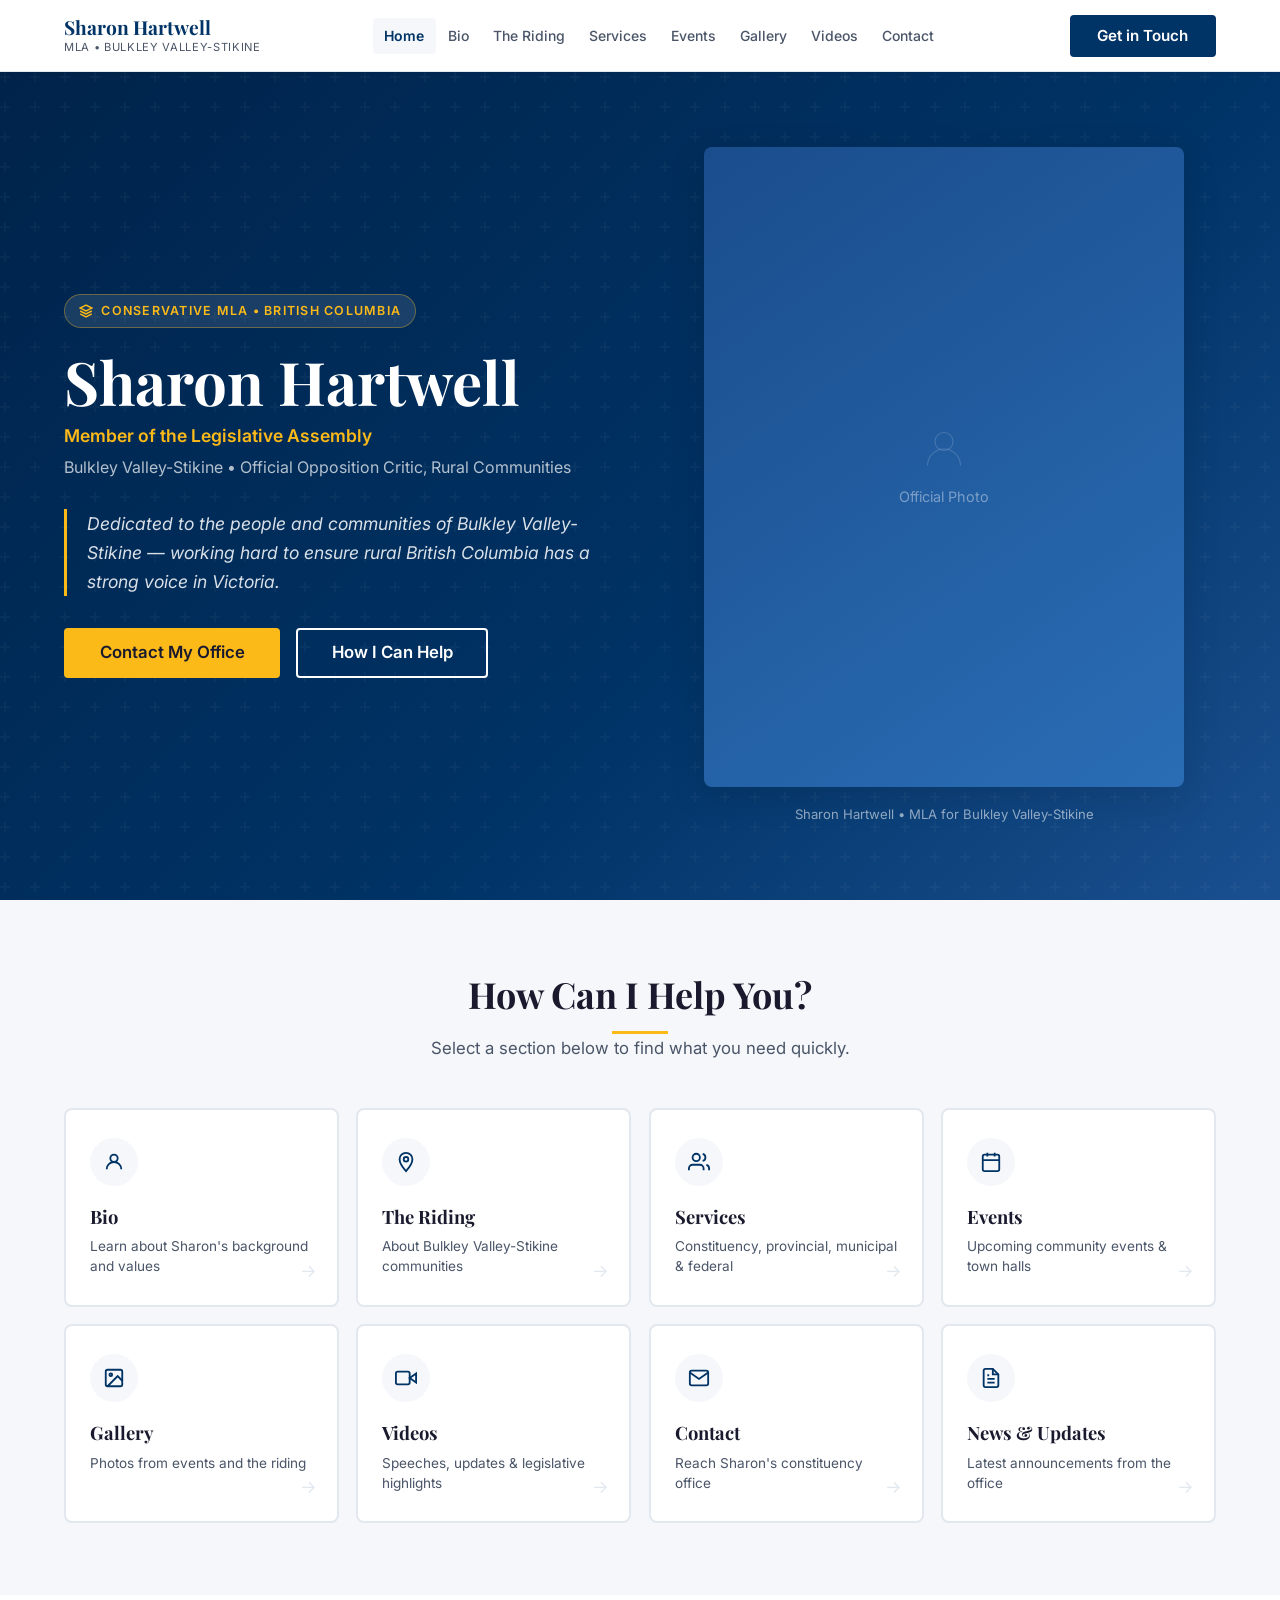
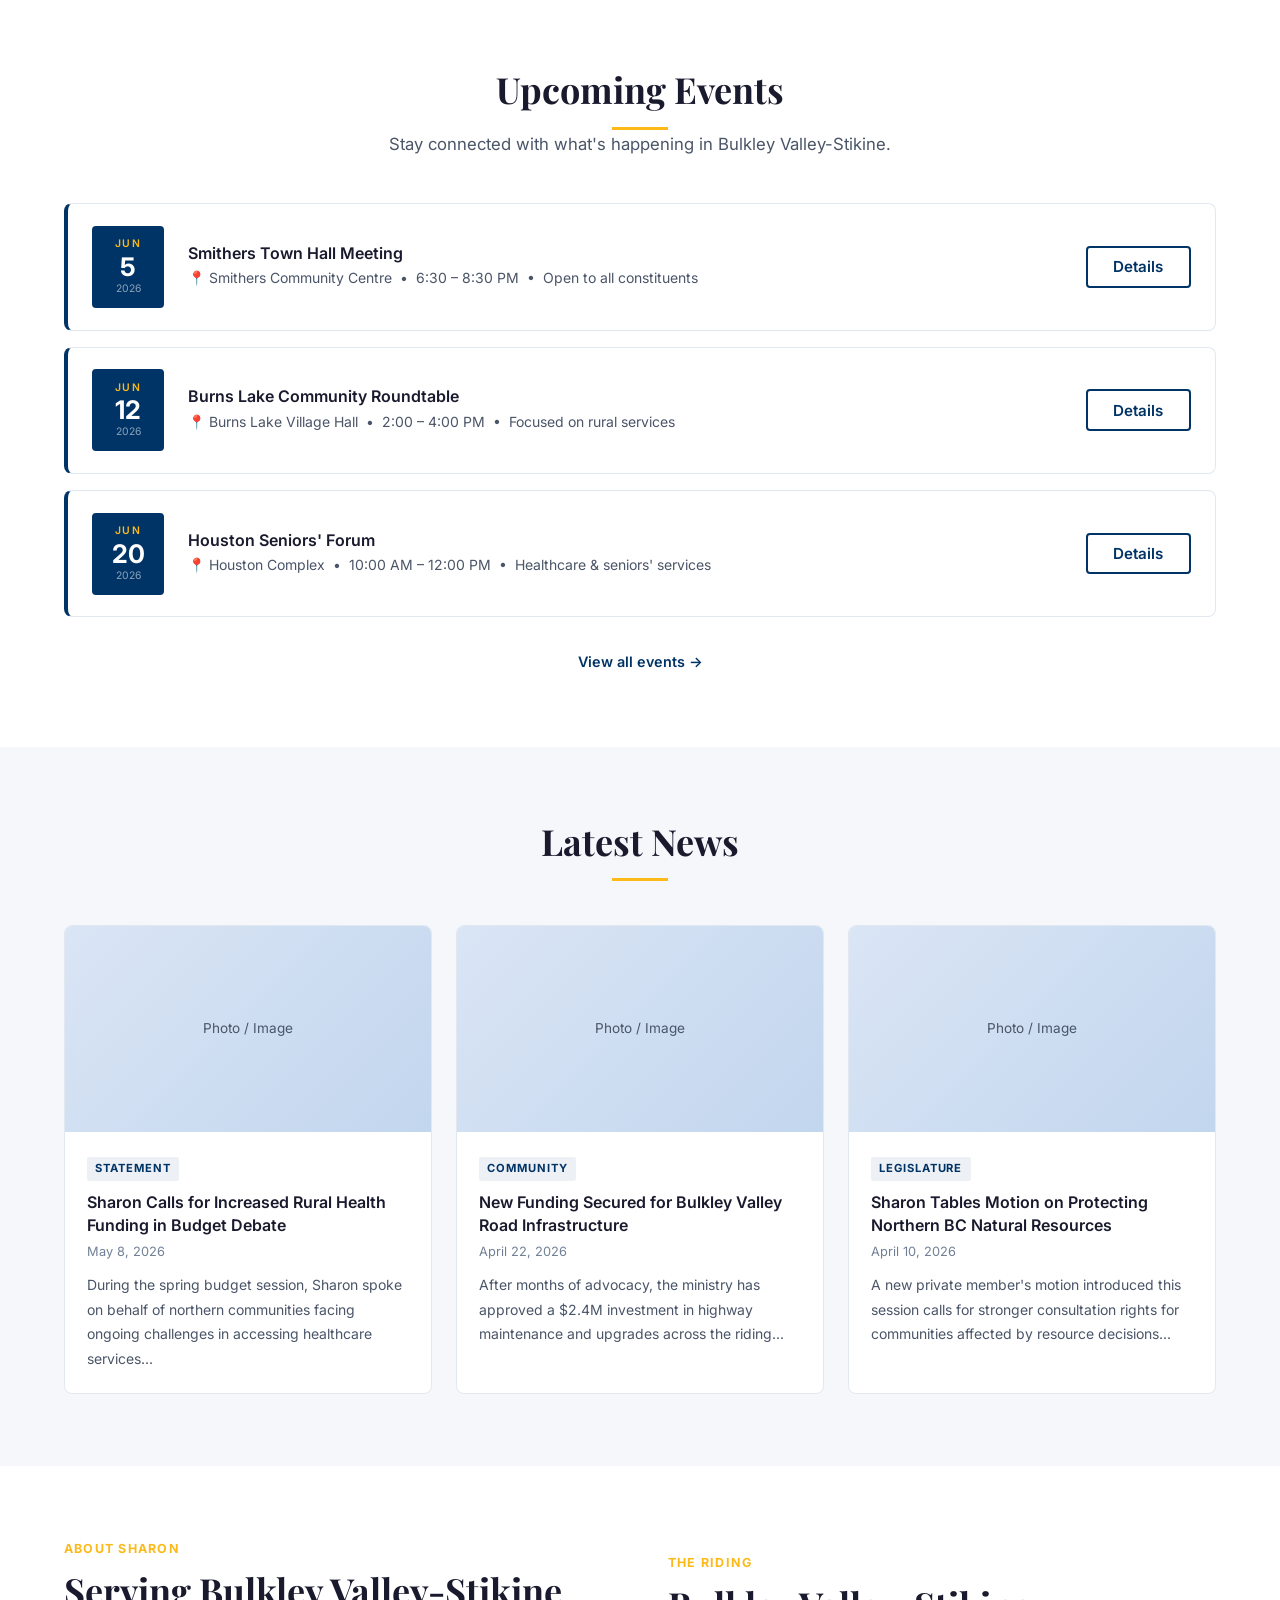
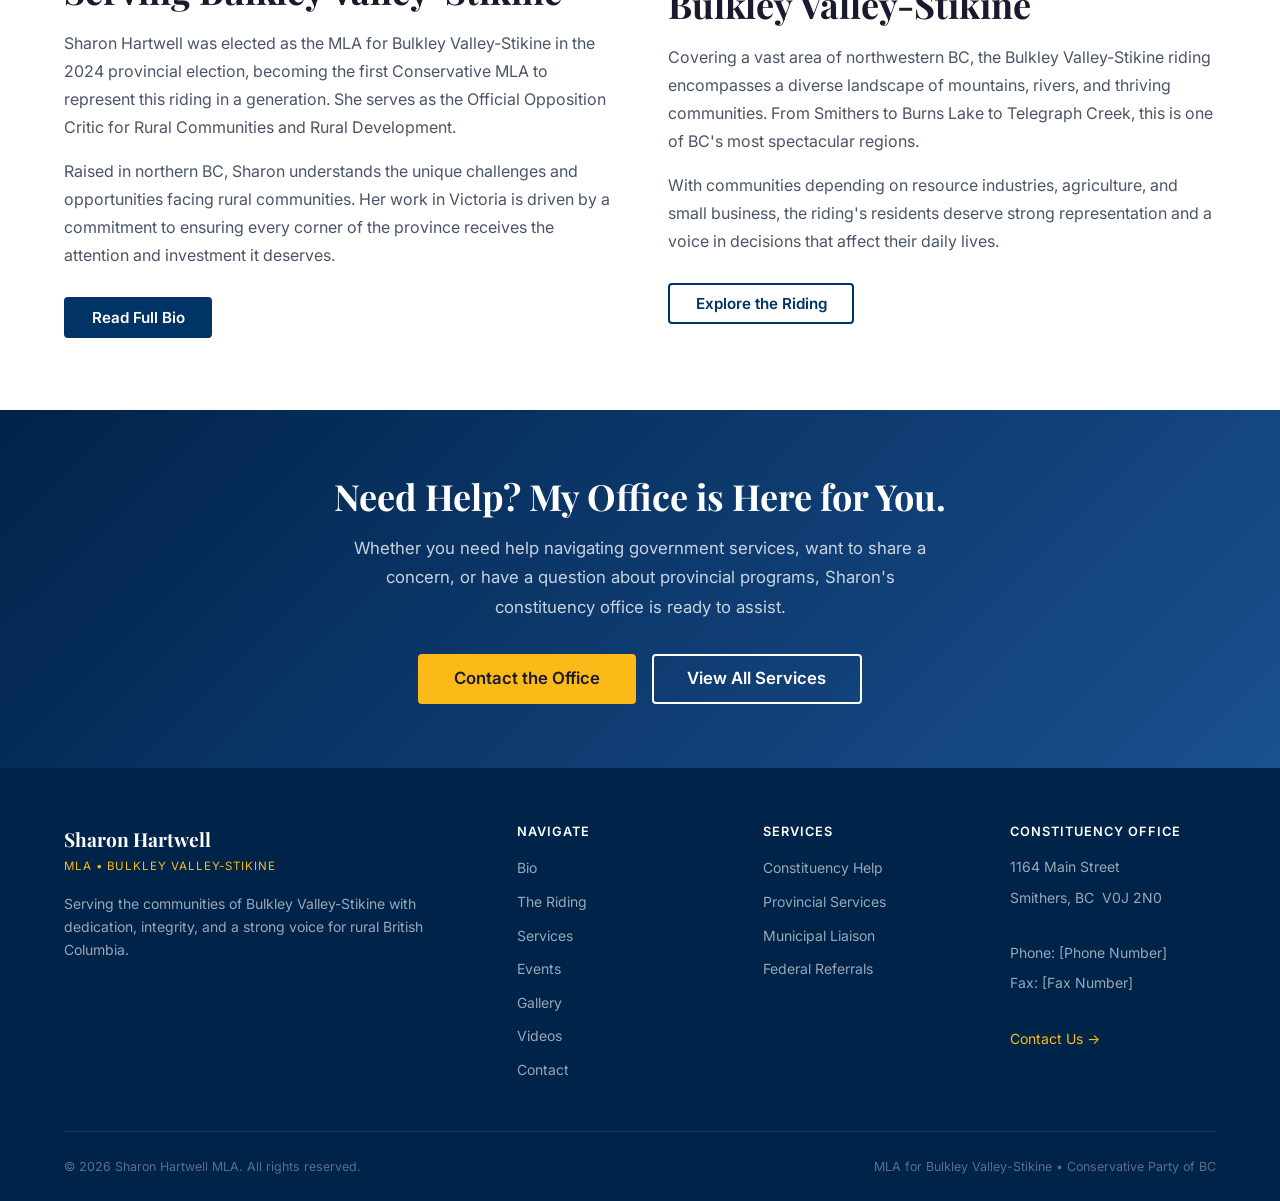
==== index.html @ 9a5af1ee "first commit" ====
<!DOCTYPE html>
<html lang="en">
<head>
  <meta charset="UTF-8" />
  <meta name="viewport" content="width=device-width, initial-scale=1.0" />
  <title>Sharon Hartwell | MLA for Bulkley Valley-Stikine</title>
  <meta name="description" content="Sharon Hartwell is the MLA for Bulkley Valley-Stikine, serving the communities of Smithers, Burns Lake, Houston, Telkwa, and across the region." />
  <link rel="preconnect" href="https://fonts.googleapis.com" />
  <link rel="preconnect" href="https://fonts.gstatic.com" crossorigin />
  <link href="https://fonts.googleapis.com/css2?family=Inter:wght@400;500;600;700&family=Playfair+Display:wght@400;700&display=swap" rel="stylesheet" />
  <link rel="stylesheet" href="css/styles.css" />
</head>
<body>

  <!-- Announcement Bar (optional – remove if not needed) -->
  <!-- <div class="announce-bar">
    Important: Constituency office hours have changed. <a href="contact.html">View new hours &rarr;</a>
    <button class="announce-close" aria-label="Dismiss" style="background:none;border:none;cursor:pointer;margin-left:1rem;font-size:1rem;">&times;</button>
  </div> -->

  <!-- ── Header ────────────────────────────────────────── -->
  <header class="site-header">
    <div class="nav-inner">
      <a href="index.html" class="nav-brand">
        <span class="nav-brand__name">Sharon Hartwell</span>
        <span class="nav-brand__title">MLA &bull; Bulkley Valley-Stikine</span>
      </a>
      <nav class="nav-links" role="navigation" aria-label="Main navigation">
        <a href="index.html" class="active">Home</a>
        <a href="bio.html">Bio</a>
        <a href="riding.html">The Riding</a>
        <a href="services.html">Services</a>
        <a href="events.html">Events</a>
        <a href="gallery.html">Gallery</a>
        <a href="videos.html">Videos</a>
        <a href="contact.html">Contact</a>
      </nav>
      <a href="contact.html" class="btn btn--primary nav-cta">Get in Touch</a>
      <button class="nav-toggle" aria-label="Toggle navigation" aria-expanded="false">
        <span></span><span></span><span></span>
      </button>
    </div>
  </header>
  <nav class="mobile-menu" role="navigation" aria-label="Mobile navigation">
    <a href="index.html">Home</a>
    <a href="bio.html">Bio</a>
    <a href="riding.html">The Riding</a>
    <a href="services.html">Services</a>
    <a href="events.html">Events</a>
    <a href="gallery.html">Gallery</a>
    <a href="videos.html">Videos</a>
    <a href="contact.html">Contact</a>
  </nav>

  <main>

    <!-- ── Hero ─────────────────────────────────────────── -->
    <section class="home-hero">
      <div class="container">
        <div class="hero-layout">
          <div class="hero-text">
            <div class="hero-eyebrow">
              <svg width="14" height="14" viewBox="0 0 24 24" fill="none" stroke="currentColor" stroke-width="2.5"><path d="M12 2L2 7l10 5 10-5-10-5zM2 17l10 5 10-5M2 12l10 5 10-5"/></svg>
              Conservative MLA &bull; British Columbia
            </div>
            <div class="hero-name">Sharon Hartwell</div>
            <div class="hero-title">Member of the Legislative Assembly</div>
            <div class="hero-riding">Bulkley Valley-Stikine &bull; Official Opposition Critic, Rural Communities</div>
            <p class="hero-quote">
              Dedicated to the people and communities of Bulkley Valley-Stikine &mdash; working hard to ensure rural British Columbia has a strong voice in Victoria.
            </p>
            <div class="hero-buttons">
              <a href="contact.html" class="btn btn--gold btn--lg">Contact My Office</a>
              <a href="services.html" class="btn btn--outline-white btn--lg">How I Can Help</a>
            </div>
          </div>
          <div class="hero-photo-wrap">
            <div class="hero-photo">
              <!-- Replace this div with: <img src="images/sharon-hartwell.jpg" alt="Sharon Hartwell MLA" /> -->
              <svg viewBox="0 0 64 64" fill="none" stroke="currentColor" stroke-width="1.5">
                <circle cx="32" cy="22" r="12"/>
                <path d="M10 54c0-12.15 9.85-22 22-22s22 9.85 22 22"/>
              </svg>
              <span>Official Photo</span>
            </div>
            <p class="hero-photo-caption">Sharon Hartwell &bull; MLA for Bulkley Valley-Stikine</p>
          </div>
        </div>
      </div>
    </section>

    <!-- ── Quick Navigation ──────────────────────────────── -->
    <section class="section section--light">
      <div class="container">
        <div class="section-header">
          <h2>How Can I Help You?</h2>
          <div class="divider"></div>
          <p>Select a section below to find what you need quickly.</p>
        </div>
        <div class="quick-nav-grid">

          <a href="bio.html" class="qn-card">
            <div class="qn-icon">
              <svg width="22" height="22" viewBox="0 0 24 24" fill="none" stroke="currentColor" stroke-width="2"><circle cx="12" cy="8" r="4"/><path d="M4 20c0-4.418 3.582-8 8-8s8 3.582 8 8"/></svg>
            </div>
            <div class="qn-title">Bio</div>
            <div class="qn-desc">Learn about Sharon's background and values</div>
          </a>

          <a href="riding.html" class="qn-card">
            <div class="qn-icon">
              <svg width="22" height="22" viewBox="0 0 24 24" fill="none" stroke="currentColor" stroke-width="2"><path d="M12 2C8.13 2 5 5.13 5 9c0 5.25 7 13 7 13s7-7.75 7-13c0-3.87-3.13-7-7-7z"/><circle cx="12" cy="9" r="2.5"/></svg>
            </div>
            <div class="qn-title">The Riding</div>
            <div class="qn-desc">About Bulkley Valley-Stikine communities</div>
          </a>

          <a href="services.html" class="qn-card">
            <div class="qn-icon">
              <svg width="22" height="22" viewBox="0 0 24 24" fill="none" stroke="currentColor" stroke-width="2"><path d="M17 21v-2a4 4 0 0 0-4-4H5a4 4 0 0 0-4 4v2"/><circle cx="9" cy="7" r="4"/><path d="M23 21v-2a4 4 0 0 0-3-3.87"/><path d="M16 3.13a4 4 0 0 1 0 7.75"/></svg>
            </div>
            <div class="qn-title">Services</div>
            <div class="qn-desc">Constituency, provincial, municipal &amp; federal</div>
          </a>

          <a href="events.html" class="qn-card">
            <div class="qn-icon">
              <svg width="22" height="22" viewBox="0 0 24 24" fill="none" stroke="currentColor" stroke-width="2"><rect x="3" y="4" width="18" height="18" rx="2" ry="2"/><line x1="16" y1="2" x2="16" y2="6"/><line x1="8" y1="2" x2="8" y2="6"/><line x1="3" y1="10" x2="21" y2="10"/></svg>
            </div>
            <div class="qn-title">Events</div>
            <div class="qn-desc">Upcoming community events &amp; town halls</div>
          </a>

          <a href="gallery.html" class="qn-card">
            <div class="qn-icon">
              <svg width="22" height="22" viewBox="0 0 24 24" fill="none" stroke="currentColor" stroke-width="2"><rect x="3" y="3" width="18" height="18" rx="2" ry="2"/><circle cx="8.5" cy="8.5" r="1.5"/><polyline points="21 15 16 10 5 21"/></svg>
            </div>
            <div class="qn-title">Gallery</div>
            <div class="qn-desc">Photos from events and the riding</div>
          </a>

          <a href="videos.html" class="qn-card">
            <div class="qn-icon">
              <svg width="22" height="22" viewBox="0 0 24 24" fill="none" stroke="currentColor" stroke-width="2"><polygon points="23 7 16 12 23 17 23 7"/><rect x="1" y="5" width="15" height="14" rx="2" ry="2"/></svg>
            </div>
            <div class="qn-title">Videos</div>
            <div class="qn-desc">Speeches, updates &amp; legislative highlights</div>
          </a>

          <a href="contact.html" class="qn-card">
            <div class="qn-icon">
              <svg width="22" height="22" viewBox="0 0 24 24" fill="none" stroke="currentColor" stroke-width="2"><path d="M4 4h16c1.1 0 2 .9 2 2v12c0 1.1-.9 2-2 2H4c-1.1 0-2-.9-2-2V6c0-1.1.9-2 2-2z"/><polyline points="22,6 12,13 2,6"/></svg>
            </div>
            <div class="qn-title">Contact</div>
            <div class="qn-desc">Reach Sharon's constituency office</div>
          </a>

          <a href="services.html#news" class="qn-card">
            <div class="qn-icon">
              <svg width="22" height="22" viewBox="0 0 24 24" fill="none" stroke="currentColor" stroke-width="2"><path d="M14 2H6a2 2 0 0 0-2 2v16a2 2 0 0 0 2 2h12a2 2 0 0 0 2-2V8z"/><polyline points="14 2 14 8 20 8"/><line x1="16" y1="13" x2="8" y2="13"/><line x1="16" y1="17" x2="8" y2="17"/><polyline points="10 9 9 9 8 9"/></svg>
            </div>
            <div class="qn-title">News &amp; Updates</div>
            <div class="qn-desc">Latest announcements from the office</div>
          </a>

        </div>
      </div>
    </section>

    <!-- ── Upcoming Events ───────────────────────────────── -->
    <section class="section">
      <div class="container">
        <div class="section-header">
          <h2>Upcoming Events</h2>
          <div class="divider"></div>
          <p>Stay connected with what's happening in Bulkley Valley-Stikine.</p>
        </div>

        <div class="events-list">

          <div class="event-item">
            <div class="event-date">
              <div class="event-date__month">Jun</div>
              <div class="event-date__day">5</div>
              <div class="event-date__year">2026</div>
            </div>
            <div class="event-info">
              <h3>Smithers Town Hall Meeting</h3>
              <p>&#128205; Smithers Community Centre &nbsp;&bull;&nbsp; 6:30 – 8:30 PM &nbsp;&bull;&nbsp; Open to all constituents</p>
            </div>
            <a href="events.html" class="btn btn--outline">Details</a>
          </div>

          <div class="event-item">
            <div class="event-date">
              <div class="event-date__month">Jun</div>
              <div class="event-date__day">12</div>
              <div class="event-date__year">2026</div>
            </div>
            <div class="event-info">
              <h3>Burns Lake Community Roundtable</h3>
              <p>&#128205; Burns Lake Village Hall &nbsp;&bull;&nbsp; 2:00 – 4:00 PM &nbsp;&bull;&nbsp; Focused on rural services</p>
            </div>
            <a href="events.html" class="btn btn--outline">Details</a>
          </div>

          <div class="event-item">
            <div class="event-date">
              <div class="event-date__month">Jun</div>
              <div class="event-date__day">20</div>
              <div class="event-date__year">2026</div>
            </div>
            <div class="event-info">
              <h3>Houston Seniors' Forum</h3>
              <p>&#128205; Houston Complex &nbsp;&bull;&nbsp; 10:00 AM – 12:00 PM &nbsp;&bull;&nbsp; Healthcare &amp; seniors' services</p>
            </div>
            <a href="events.html" class="btn btn--outline">Details</a>
          </div>

        </div>

        <div class="text-center mt-2">
          <a href="events.html" class="view-all">View all events &#8594;</a>
        </div>
      </div>
    </section>

    <!-- ── News ──────────────────────────────────────────── -->
    <section class="section section--light">
      <div class="container">
        <div class="section-header">
          <h2>Latest News</h2>
          <div class="divider"></div>
        </div>
        <div class="news-grid">

          <div class="news-card">
            <div class="news-card__img">Photo / Image</div>
            <div class="news-card__body">
              <span class="news-card__tag">Statement</span>
              <div class="news-card__title">Sharon Calls for Increased Rural Health Funding in Budget Debate</div>
              <div class="news-card__meta">May 8, 2026</div>
              <p>During the spring budget session, Sharon spoke on behalf of northern communities facing ongoing challenges in accessing healthcare services...</p>
            </div>
          </div>

          <div class="news-card">
            <div class="news-card__img">Photo / Image</div>
            <div class="news-card__body">
              <span class="news-card__tag">Community</span>
              <div class="news-card__title">New Funding Secured for Bulkley Valley Road Infrastructure</div>
              <div class="news-card__meta">April 22, 2026</div>
              <p>After months of advocacy, the ministry has approved a $2.4M investment in highway maintenance and upgrades across the riding...</p>
            </div>
          </div>

          <div class="news-card">
            <div class="news-card__img">Photo / Image</div>
            <div class="news-card__body">
              <span class="news-card__tag">Legislature</span>
              <div class="news-card__title">Sharon Tables Motion on Protecting Northern BC Natural Resources</div>
              <div class="news-card__meta">April 10, 2026</div>
              <p>A new private member's motion introduced this session calls for stronger consultation rights for communities affected by resource decisions...</p>
            </div>
          </div>

        </div>
      </div>
    </section>

    <!-- ── About Preview ─────────────────────────────────── -->
    <section class="section">
      <div class="container">
        <div style="display:grid; grid-template-columns:1fr 1fr; gap:3.5rem; align-items:center;">
          <div>
            <p style="font-size:0.78rem;font-weight:700;text-transform:uppercase;letter-spacing:0.1em;color:var(--gold);margin-bottom:0.5rem;">About Sharon</p>
            <h2 style="margin-bottom:1rem;">Serving Bulkley Valley-Stikine</h2>
            <p style="margin-bottom:1rem;">Sharon Hartwell was elected as the MLA for Bulkley Valley-Stikine in the 2024 provincial election, becoming the first Conservative MLA to represent this riding in a generation. She serves as the Official Opposition Critic for Rural Communities and Rural Development.</p>
            <p style="margin-bottom:1.75rem;">Raised in northern BC, Sharon understands the unique challenges and opportunities facing rural communities. Her work in Victoria is driven by a commitment to ensuring every corner of the province receives the attention and investment it deserves.</p>
            <a href="bio.html" class="btn btn--primary">Read Full Bio</a>
          </div>
          <div>
            <p style="font-size:0.78rem;font-weight:700;text-transform:uppercase;letter-spacing:0.1em;color:var(--gold);margin-bottom:0.5rem;">The Riding</p>
            <h2 style="margin-bottom:1rem;">Bulkley Valley-Stikine</h2>
            <p style="margin-bottom:1rem;">Covering a vast area of northwestern BC, the Bulkley Valley-Stikine riding encompasses a diverse landscape of mountains, rivers, and thriving communities. From Smithers to Burns Lake to Telegraph Creek, this is one of BC's most spectacular regions.</p>
            <p style="margin-bottom:1.75rem;">With communities depending on resource industries, agriculture, and small business, the riding's residents deserve strong representation and a voice in decisions that affect their daily lives.</p>
            <a href="riding.html" class="btn btn--outline">Explore the Riding</a>
          </div>
        </div>
      </div>
    </section>

    <!-- ── CTA ────────────────────────────────────────────── -->
    <section class="cta-section">
      <div class="container">
        <h2>Need Help? My Office is Here for You.</h2>
        <p>Whether you need help navigating government services, want to share a concern, or have a question about provincial programs, Sharon's constituency office is ready to assist.</p>
        <div class="cta-buttons">
          <a href="contact.html" class="btn btn--gold btn--lg">Contact the Office</a>
          <a href="services.html" class="btn btn--outline-white btn--lg">View All Services</a>
        </div>
      </div>
    </section>

  </main>

  <!-- ── Footer ────────────────────────────────────────── -->
  <footer class="site-footer">
    <div class="container">
      <div class="footer-grid">
        <div class="footer-brand">
          <div class="footer-brand__name">Sharon Hartwell</div>
          <div class="footer-brand__title">MLA &bull; Bulkley Valley-Stikine</div>
          <p>Serving the communities of Bulkley Valley-Stikine with dedication, integrity, and a strong voice for rural British Columbia.</p>
        </div>
        <div class="footer-col">
          <h4>Navigate</h4>
          <ul>
            <li><a href="bio.html">Bio</a></li>
            <li><a href="riding.html">The Riding</a></li>
            <li><a href="services.html">Services</a></li>
            <li><a href="events.html">Events</a></li>
            <li><a href="gallery.html">Gallery</a></li>
            <li><a href="videos.html">Videos</a></li>
            <li><a href="contact.html">Contact</a></li>
          </ul>
        </div>
        <div class="footer-col">
          <h4>Services</h4>
          <ul>
            <li><a href="services.html">Constituency Help</a></li>
            <li><a href="services.html">Provincial Services</a></li>
            <li><a href="services.html">Municipal Liaison</a></li>
            <li><a href="services.html">Federal Referrals</a></li>
          </ul>
        </div>
        <div class="footer-col">
          <h4>Constituency Office</h4>
          <p>1164 Main Street</p>
          <p>Smithers, BC &nbsp;V0J 2N0</p>
          <br />
          <p>Phone: [Phone Number]</p>
          <p>Fax: [Fax Number]</p>
          <br />
          <p><a href="contact.html" class="footer-gold-link">Contact Us &rarr;</a></p>
        </div>
      </div>
      <div class="footer-bottom">
        <p>&copy; 2026 Sharon Hartwell MLA. All rights reserved.</p>
        <p>MLA for Bulkley Valley-Stikine &bull; Conservative Party of BC</p>
      </div>
    </div>
  </footer>

  <script src="js/main.js"></script>
</body>
</html>
---- css/styles.css ----
/* ============================================================
   SHARON HARTWELL MLA – MAIN STYLESHEET
   ============================================================ */

@import url('https://fonts.googleapis.com/css2?family=Inter:wght@400;500;600;700&family=Playfair+Display:wght@400;700&display=swap');

/* --- Variables --- */
:root {
  --navy:        #003366;
  --navy-dark:   #00234a;
  --navy-light:  #1a5090;
  --gold:        #FCBA19;
  --gold-dark:   #d9a000;
  --white:       #ffffff;
  --light-bg:    #f5f7fa;
  --off-white:   #fafafa;
  --dark-text:   #1a1a2e;
  --medium-text: #4a5568;
  --light-text:  #718096;
  --border:      #e2e8f0;
  --shadow-sm:   0 1px 4px rgba(0,0,0,0.07);
  --shadow-md:   0 4px 18px rgba(0,0,0,0.10);
  --shadow-lg:   0 10px 36px rgba(0,0,0,0.13);
  --nav-height:  72px;
  --max-width:   1200px;
  --radius:      4px;
  --radius-lg:   8px;
  --transition:  180ms ease;
}

/* --- Reset --- */
*, *::before, *::after { box-sizing: border-box; margin: 0; padding: 0; }
html { scroll-behavior: smooth; font-size: 16px; }
body {
  font-family: 'Inter', system-ui, -apple-system, sans-serif;
  color: var(--dark-text);
  background: var(--white);
  line-height: 1.6;
  padding-top: var(--nav-height);
}
img { max-width: 100%; height: auto; display: block; }
a { color: var(--navy); text-decoration: none; }
a:hover { text-decoration: underline; }
ul { list-style: none; }

/* --- Typography --- */
h1, h2, h3, h4 {
  font-family: 'Playfair Display', Georgia, serif;
  line-height: 1.25;
  color: var(--dark-text);
}
h1 { font-size: clamp(2rem, 4vw, 3rem); }
h2 { font-size: clamp(1.5rem, 3vw, 2.25rem); }
h3 { font-size: clamp(1.15rem, 2vw, 1.4rem); }
h4 { font-size: 1.05rem; }
p  { line-height: 1.75; color: var(--medium-text); }

/* --- Layout --- */
.container {
  max-width: var(--max-width);
  margin: 0 auto;
  padding: 0 1.5rem;
}
.section        { padding: 4.5rem 0; }
.section--light { background: var(--light-bg); }
.section--navy  {
  background: var(--navy);
  color: var(--white);
}
.section--navy h2,
.section--navy h3,
.section--navy p { color: var(--white); }

.section-header          { text-align: center; margin-bottom: 2.75rem; }
.section-header h2        { margin-bottom: 0.6rem; }
.section-header p         { max-width: 580px; margin: 0 auto; font-size: 1.05rem; }
.divider {
  width: 56px; height: 3px;
  background: var(--gold);
  margin: 0.9rem auto 0;
}

/* --- Buttons --- */
.btn {
  display: inline-flex;
  align-items: center;
  gap: 0.45rem;
  padding: 0.7rem 1.6rem;
  font-family: 'Inter', system-ui, sans-serif;
  font-size: 0.95rem;
  font-weight: 600;
  border: 2px solid transparent;
  border-radius: var(--radius);
  cursor: pointer;
  transition: all var(--transition);
  text-decoration: none;
  white-space: nowrap;
  line-height: 1;
}
.btn--primary          { background: var(--navy);  color: var(--white); border-color: var(--navy); }
.btn--primary:hover    { background: var(--navy-dark); border-color: var(--navy-dark); text-decoration: none; }
.btn--gold             { background: var(--gold); color: var(--dark-text); border-color: var(--gold); }
.btn--gold:hover       { background: var(--gold-dark); border-color: var(--gold-dark); text-decoration: none; }
.btn--outline          { background: transparent; color: var(--navy); border-color: var(--navy); }
.btn--outline:hover    { background: var(--navy); color: var(--white); text-decoration: none; }
.btn--outline-white    { background: transparent; color: var(--white); border-color: var(--white); }
.btn--outline-white:hover { background: var(--white); color: var(--navy); text-decoration: none; }
.btn--lg               { padding: 0.9rem 2.1rem; font-size: 1.05rem; }

/* --- Header / Navigation --- */
.site-header {
  position: fixed;
  top: 0; left: 0; right: 0;
  z-index: 1000;
  background: var(--white);
  border-bottom: 1px solid var(--border);
  box-shadow: var(--shadow-sm);
  height: var(--nav-height);
}
.nav-inner {
  display: flex;
  align-items: center;
  justify-content: space-between;
  height: var(--nav-height);
  max-width: var(--max-width);
  margin: 0 auto;
  padding: 0 1.5rem;
}
.nav-brand              { display: flex; flex-direction: column; text-decoration: none; }
.nav-brand:hover        { text-decoration: none; }
.nav-brand__name        { font-family: 'Playfair Display', Georgia, serif; font-size: 1.2rem; font-weight: 700; color: var(--navy); line-height: 1.2; }
.nav-brand__title       { font-size: 0.7rem; color: var(--medium-text); font-weight: 400; letter-spacing: 0.06em; text-transform: uppercase; }
.nav-links              { display: flex; align-items: center; gap: 0.1rem; }
.nav-links a {
  padding: 0.45rem 0.7rem;
  font-size: 0.875rem;
  font-weight: 500;
  color: var(--medium-text);
  border-radius: var(--radius);
  transition: color var(--transition), background var(--transition);
  text-decoration: none;
  white-space: nowrap;
}
.nav-links a:hover,
.nav-links a.active      { color: var(--navy); background: var(--light-bg); text-decoration: none; }
.nav-links a.active      { font-weight: 600; }
.nav-cta                 { margin-left: 0.75rem; }

/* Mobile toggle */
.nav-toggle {
  display: none;
  flex-direction: column;
  gap: 5px;
  background: none;
  border: none;
  cursor: pointer;
  padding: 8px;
}
.nav-toggle span        { display: block; width: 24px; height: 2px; background: var(--navy); transition: all var(--transition); }

/* Mobile menu */
.mobile-menu {
  display: none;
  position: fixed;
  top: var(--nav-height);
  left: 0; right: 0;
  background: var(--white);
  border-bottom: 1px solid var(--border);
  box-shadow: var(--shadow-md);
  z-index: 999;
  padding: 0.5rem 1.5rem 1rem;
}
.mobile-menu.open       { display: block; }
.mobile-menu a {
  display: block;
  padding: 0.8rem 0;
  font-size: 1rem;
  font-weight: 500;
  color: var(--dark-text);
  border-bottom: 1px solid var(--border);
  text-decoration: none;
}
.mobile-menu a:last-child { border-bottom: none; }
.mobile-menu a:hover      { color: var(--navy); }

/* --- Announcement Bar --- */
.announce-bar {
  background: var(--gold);
  color: var(--dark-text);
  text-align: center;
  padding: 0.55rem 1rem;
  font-size: 0.875rem;
  font-weight: 500;
}
.announce-bar a         { color: var(--dark-text); font-weight: 700; text-decoration: underline; }
body.has-announce       { padding-top: calc(var(--nav-height) + 38px); }

/* --- Page Hero (inner pages) --- */
.page-hero                { background: var(--navy); padding: 3.25rem 0 2.75rem; }
.page-hero__eyebrow {
  font-size: 0.75rem;
  font-weight: 600;
  letter-spacing: 0.1em;
  text-transform: uppercase;
  color: var(--gold);
  margin-bottom: 0.45rem;
}
.page-hero h1             { color: var(--white); margin-bottom: 0.65rem; }
.page-hero p              { color: rgba(255,255,255,0.75); font-size: 1.05rem; max-width: 600px; }

.breadcrumb               { display: flex; gap: 0.45rem; align-items: center; margin-bottom: 0.9rem; font-size: 0.82rem; }
.breadcrumb a             { color: rgba(255,255,255,0.6); text-decoration: none; }
.breadcrumb a:hover       { color: var(--white); }
.breadcrumb .sep          { color: rgba(255,255,255,0.35); }
.breadcrumb .current      { color: var(--white); }

/* --- Home Hero --- */
.home-hero {
  background: linear-gradient(135deg, var(--navy-dark) 0%, var(--navy) 60%, var(--navy-light) 100%);
  min-height: calc(100vh - var(--nav-height));
  display: flex;
  align-items: center;
  position: relative;
  overflow: hidden;
}
.home-hero::before {
  content: '';
  position: absolute;
  inset: 0;
  background: url("data:image/svg+xml,%3Csvg width='60' height='60' viewBox='0 0 60 60' xmlns='http://www.w3.org/2000/svg'%3E%3Cg fill='none' fill-rule='evenodd'%3E%3Cg fill='%23ffffff' fill-opacity='0.03'%3E%3Cpath d='M36 34v-4h-2v4h-4v2h4v4h2v-4h4v-2h-4zm0-30V0h-2v4h-4v2h4v4h2V6h4V4h-4zM6 34v-4H4v4H0v2h4v4h2v-4h4v-2H6zM6 4V0H4v4H0v2h4v4h2V6h4V4H6z'/%3E%3C/g%3E%3C/g%3E%3C/svg%3E");
}
.home-hero .container     { position: relative; z-index: 1; padding: 4rem 1.5rem; width: 100%; }
.hero-layout              { display: grid; grid-template-columns: 1fr 1fr; gap: 4rem; align-items: center; }
.hero-text                { color: var(--white); }
.hero-eyebrow {
  display: inline-flex;
  align-items: center;
  gap: 0.5rem;
  background: rgba(255,255,255,0.1);
  color: var(--gold);
  font-size: 0.78rem;
  font-weight: 600;
  text-transform: uppercase;
  letter-spacing: 0.1em;
  padding: 0.35rem 0.9rem;
  border-radius: 2rem;
  margin-bottom: 1.25rem;
  border: 1px solid rgba(252,186,25,0.35);
}
.hero-name {
  font-family: 'Playfair Display', Georgia, serif;
  font-size: clamp(2.5rem, 5vw, 3.75rem);
  font-weight: 700;
  color: var(--white);
  line-height: 1.1;
  margin-bottom: 0.5rem;
}
.hero-title {
  font-size: 1.1rem;
  color: var(--gold);
  font-weight: 600;
  margin-bottom: 0.35rem;
}
.hero-riding {
  font-size: 1rem;
  color: rgba(255,255,255,0.7);
  margin-bottom: 1.75rem;
}
.hero-quote {
  font-size: 1.1rem;
  color: rgba(255,255,255,0.85);
  font-style: italic;
  line-height: 1.65;
  margin-bottom: 2rem;
  padding-left: 1.25rem;
  border-left: 3px solid var(--gold);
}
.hero-buttons             { display: flex; gap: 1rem; flex-wrap: wrap; }
.hero-photo-wrap {
  position: relative;
}
.hero-photo {
  width: 100%;
  max-width: 480px;
  aspect-ratio: 3/4;
  border-radius: var(--radius-lg);
  overflow: hidden;
  margin: 0 auto;
  box-shadow: var(--shadow-lg);
  background: linear-gradient(145deg, #1a4d8c 0%, #2a6db5 100%);
  display: flex;
  align-items: center;
  justify-content: center;
  color: rgba(255,255,255,0.4);
  font-size: 0.9rem;
  flex-direction: column;
  gap: 0.75rem;
}
.hero-photo img           { width: 100%; height: 100%; object-fit: cover; }
.hero-photo svg           { width: 3rem; height: 3rem; opacity: 0.4; }
.hero-photo-caption {
  text-align: center;
  margin-top: 1rem;
  color: rgba(255,255,255,0.55);
  font-size: 0.82rem;
}

/* --- Quick Nav Grid --- */
.quick-nav-grid {
  display: grid;
  grid-template-columns: repeat(4, 1fr);
  gap: 1.1rem;
}
.qn-card {
  display: flex;
  flex-direction: column;
  padding: 1.75rem 1.5rem;
  background: var(--white);
  border: 2px solid var(--border);
  border-radius: var(--radius-lg);
  text-decoration: none;
  transition: all var(--transition);
  position: relative;
  overflow: hidden;
}
.qn-card::after {
  content: '→';
  position: absolute;
  bottom: 1.25rem;
  right: 1.25rem;
  font-size: 1.1rem;
  color: var(--border);
  transition: color var(--transition), transform var(--transition);
}
.qn-card:hover            { border-color: var(--navy); background: var(--navy); box-shadow: var(--shadow-md); text-decoration: none; }
.qn-card:hover::after     { color: rgba(255,255,255,0.5); transform: translateX(4px); }
.qn-card:hover .qn-title,
.qn-card:hover .qn-desc   { color: var(--white); }
.qn-icon {
  width: 48px; height: 48px;
  border-radius: 50%;
  background: var(--light-bg);
  display: flex;
  align-items: center;
  justify-content: center;
  margin-bottom: 1rem;
  font-size: 1.3rem;
  transition: background var(--transition);
}
.qn-card:hover .qn-icon   { background: rgba(255,255,255,0.15); }
.qn-title {
  font-family: 'Playfair Display', Georgia, serif;
  font-size: 1.15rem;
  font-weight: 700;
  color: var(--dark-text);
  margin-bottom: 0.3rem;
  transition: color var(--transition);
}
.qn-desc {
  font-size: 0.85rem;
  color: var(--medium-text);
  line-height: 1.5;
  transition: color var(--transition);
}

/* --- Event Items --- */
.events-list              { display: flex; flex-direction: column; gap: 1rem; }
.event-item {
  display: grid;
  grid-template-columns: 72px 1fr auto;
  gap: 1.5rem;
  align-items: center;
  padding: 1.35rem 1.5rem;
  background: var(--white);
  border: 1px solid var(--border);
  border-left: 4px solid var(--navy);
  border-radius: var(--radius-lg);
  transition: box-shadow var(--transition);
}
.event-item:hover         { box-shadow: var(--shadow-sm); }
.event-date {
  text-align: center;
  background: var(--navy);
  color: var(--white);
  border-radius: var(--radius);
  padding: 0.65rem 0.4rem;
}
.event-date__month        { font-size: 0.65rem; text-transform: uppercase; letter-spacing: 0.1em; color: var(--gold); font-weight: 600; }
.event-date__day          { font-size: 1.6rem; font-weight: 700; line-height: 1.1; }
.event-date__year         { font-size: 0.65rem; color: rgba(255,255,255,0.55); }
.event-info h3            { font-size: 1rem; font-family: 'Inter', system-ui, sans-serif; font-weight: 600; margin-bottom: 0.2rem; }
.event-info p             { font-size: 0.875rem; color: var(--medium-text); }

/* --- News Cards --- */
.news-grid                { display: grid; grid-template-columns: repeat(3, 1fr); gap: 1.5rem; }
.news-card {
  background: var(--white);
  border: 1px solid var(--border);
  border-radius: var(--radius-lg);
  overflow: hidden;
  transition: box-shadow var(--transition), transform var(--transition);
}
.news-card:hover          { box-shadow: var(--shadow-md); transform: translateY(-2px); }
.news-card__img {
  width: 100%;
  aspect-ratio: 16/9;
  background: linear-gradient(135deg, #dae5f5 0%, #c2d6ee 100%);
  display: flex;
  align-items: center;
  justify-content: center;
  color: var(--medium-text);
  font-size: 0.85rem;
}
.news-card__body          { padding: 1.35rem; }
.news-card__tag {
  font-size: 0.7rem;
  font-weight: 700;
  text-transform: uppercase;
  letter-spacing: 0.08em;
  color: var(--navy);
  background: rgba(0,51,102,0.07);
  padding: 0.2rem 0.55rem;
  border-radius: 2px;
  display: inline-block;
  margin-bottom: 0.65rem;
}
.news-card__title         { font-size: 1rem; font-weight: 600; margin-bottom: 0.4rem; font-family: 'Inter', system-ui, sans-serif; line-height: 1.4; }
.news-card__meta          { font-size: 0.8rem; color: var(--light-text); margin-bottom: 0.65rem; }
.news-card__body p        { font-size: 0.875rem; }

/* --- CTA Section --- */
.cta-section {
  background: linear-gradient(135deg, var(--navy-dark) 0%, var(--navy-light) 100%);
  padding: 4rem 0;
  text-align: center;
}
.cta-section h2           { color: var(--white); margin-bottom: 0.9rem; }
.cta-section p            { color: rgba(255,255,255,0.78); font-size: 1.05rem; max-width: 580px; margin: 0 auto 2rem; }
.cta-buttons              { display: flex; gap: 1rem; justify-content: center; flex-wrap: wrap; }

/* --- Gallery Grid --- */
.gallery-grid {
  display: grid;
  grid-template-columns: repeat(auto-fill, minmax(260px, 1fr));
  gap: 1rem;
}
.gallery-item {
  aspect-ratio: 4/3;
  border-radius: var(--radius);
  overflow: hidden;
  background: linear-gradient(135deg, #dae5f5 0%, #bcd0ea 100%);
  cursor: pointer;
  position: relative;
  display: flex;
  align-items: center;
  justify-content: center;
  color: var(--medium-text);
  font-size: 0.85rem;
}
.gallery-item img         { width: 100%; height: 100%; object-fit: cover; transition: transform 0.3s ease; position: absolute; inset: 0; }
.gallery-item:hover img   { transform: scale(1.05); }
.gallery-overlay {
  position: absolute;
  inset: 0;
  background: rgba(0,51,102,0.6);
  opacity: 0;
  transition: opacity var(--transition);
  display: flex;
  align-items: center;
  justify-content: center;
  color: var(--white);
  font-size: 2rem;
}
.gallery-item:hover .gallery-overlay { opacity: 1; }

/* --- Video Grid --- */
.video-grid               { display: grid; grid-template-columns: repeat(auto-fill, minmax(320px, 1fr)); gap: 1.5rem; }
.video-card {
  background: var(--white);
  border: 1px solid var(--border);
  border-radius: var(--radius-lg);
  overflow: hidden;
  transition: box-shadow var(--transition);
}
.video-card:hover         { box-shadow: var(--shadow-md); }
.video-thumb {
  width: 100%;
  aspect-ratio: 16/9;
  background: #0d1b2e;
  display: flex;
  align-items: center;
  justify-content: center;
  position: relative;
  cursor: pointer;
}
.play-btn {
  width: 60px; height: 60px;
  border-radius: 50%;
  background: rgba(255,255,255,0.88);
  display: flex;
  align-items: center;
  justify-content: center;
  font-size: 1.4rem;
  transition: background var(--transition), transform var(--transition);
  color: var(--navy);
}
.video-thumb:hover .play-btn { background: var(--white); transform: scale(1.08); }
.video-card__body         { padding: 1.25rem; }
.video-card__body h3      { font-size: 1rem; font-family: 'Inter', system-ui, sans-serif; font-weight: 600; margin-bottom: 0.35rem; }
.video-card__body p       { font-size: 0.85rem; color: var(--light-text); }

/* --- Services --- */
.service-tabs             { display: flex; gap: 0; margin-bottom: 2.5rem; border-bottom: 2px solid var(--border); overflow-x: auto; }
.service-tab {
  padding: 0.8rem 1.6rem;
  font-weight: 600;
  font-size: 0.9rem;
  color: var(--medium-text);
  background: none;
  border: none;
  cursor: pointer;
  border-bottom: 3px solid transparent;
  margin-bottom: -2px;
  white-space: nowrap;
  transition: all var(--transition);
  font-family: 'Inter', system-ui, sans-serif;
}
.service-tab.active,
.service-tab:hover        { color: var(--navy); border-bottom-color: var(--navy); }
.service-panel            { display: none; }
.service-panel.active     { display: block; }
.service-cards            { display: grid; grid-template-columns: repeat(auto-fill, minmax(280px, 1fr)); gap: 1.25rem; }
.service-card {
  padding: 1.75rem;
  background: var(--white);
  border: 1px solid var(--border);
  border-radius: var(--radius-lg);
  border-top: 4px solid var(--navy);
  transition: box-shadow var(--transition);
}
.service-card:hover       { box-shadow: var(--shadow-md); }
.service-card h3          { font-size: 1rem; margin-bottom: 0.45rem; font-family: 'Inter', system-ui, sans-serif; font-weight: 600; }
.service-card p           { font-size: 0.875rem; }
.service-card__icon       { font-size: 1.75rem; margin-bottom: 0.75rem; }
.service-info-box {
  padding: 1.5rem 2rem;
  background: var(--light-bg);
  border-radius: var(--radius-lg);
  border-left: 4px solid var(--gold);
  margin-top: 2rem;
}
.service-info-box h3      { font-size: 1.05rem; margin-bottom: 0.5rem; font-family: 'Inter', system-ui, sans-serif; }
.service-info-box p       { font-size: 0.9rem; }

/* --- Bio --- */
.bio-layout               { display: grid; grid-template-columns: 360px 1fr; gap: 3.5rem; align-items: start; }
.bio-photo {
  aspect-ratio: 3/4;
  border-radius: var(--radius-lg);
  overflow: hidden;
  box-shadow: var(--shadow-lg);
  background: linear-gradient(145deg, #c8d9ef 0%, #a9c2e0 100%);
  display: flex;
  align-items: center;
  justify-content: center;
  color: var(--medium-text);
  font-size: 0.875rem;
  flex-direction: column;
  gap: 0.5rem;
}
.bio-photo img            { width: 100%; height: 100%; object-fit: cover; }
.bio-content p            { margin-bottom: 1rem; }
.bio-highlights {
  display: grid;
  grid-template-columns: 1fr 1fr;
  gap: 1rem;
  margin-top: 2rem;
}
.highlight-card {
  padding: 1.15rem;
  background: var(--light-bg);
  border-radius: var(--radius);
  border-left: 3px solid var(--gold);
}
.highlight-card h4        { font-size: 0.78rem; text-transform: uppercase; letter-spacing: 0.08em; color: var(--medium-text); margin-bottom: 0.3rem; font-family: 'Inter', system-ui, sans-serif; }
.highlight-card p         { font-size: 0.93rem; font-weight: 500; color: var(--dark-text); margin: 0; }

/* --- Riding --- */
.riding-stats             { display: grid; grid-template-columns: repeat(auto-fill, minmax(170px, 1fr)); gap: 1.25rem; margin-bottom: 3rem; }
.stat-card {
  text-align: center;
  padding: 2rem 1rem;
  background: var(--white);
  border: 1px solid var(--border);
  border-radius: var(--radius-lg);
}
.stat-card__number        { font-family: 'Playfair Display', Georgia, serif; font-size: 2.4rem; font-weight: 700; color: var(--navy); display: block; margin-bottom: 0.3rem; }
.stat-card__label         { font-size: 0.8rem; color: var(--medium-text); font-weight: 500; text-transform: uppercase; letter-spacing: 0.06em; }
.communities-grid         { display: grid; grid-template-columns: repeat(auto-fill, minmax(190px, 1fr)); gap: 1rem; }
.community-card {
  padding: 1.25rem;
  background: var(--white);
  border: 1px solid var(--border);
  border-radius: var(--radius);
  text-align: center;
  transition: border-color var(--transition), box-shadow var(--transition);
}
.community-card:hover     { border-color: var(--navy); box-shadow: var(--shadow-sm); }
.community-card h3        { font-size: 1rem; font-family: 'Inter', system-ui, sans-serif; font-weight: 600; margin-bottom: 0.2rem; }
.community-card p         { font-size: 0.82rem; }
.map-placeholder {
  width: 100%;
  height: 340px;
  background: linear-gradient(135deg, #dae5f5 0%, #bcd0ea 100%);
  border-radius: var(--radius-lg);
  display: flex;
  align-items: center;
  justify-content: center;
  color: var(--navy);
  font-weight: 500;
  font-size: 0.95rem;
  gap: 0.5rem;
  border: 1px solid var(--border);
}

/* --- Contact --- */
.contact-grid             { display: grid; grid-template-columns: 1fr 1fr; gap: 3.5rem; }
.form-group               { margin-bottom: 1.2rem; }
.form-group label         { display: block; font-size: 0.875rem; font-weight: 600; color: var(--dark-text); margin-bottom: 0.4rem; }
.form-group input,
.form-group select,
.form-group textarea {
  width: 100%;
  padding: 0.7rem 1rem;
  font-size: 0.95rem;
  font-family: 'Inter', system-ui, sans-serif;
  border: 1px solid var(--border);
  border-radius: var(--radius);
  background: var(--white);
  color: var(--dark-text);
  transition: border-color var(--transition);
}
.form-group input:focus,
.form-group select:focus,
.form-group textarea:focus { outline: none; border-color: var(--navy); box-shadow: 0 0 0 3px rgba(0,51,102,0.1); }
.form-group textarea      { height: 140px; resize: vertical; }
.form-row                 { display: grid; grid-template-columns: 1fr 1fr; gap: 1rem; }
.form-success {
  padding: 2rem;
  background: #f0f9f0;
  border: 1px solid #b8e0b8;
  border-radius: var(--radius-lg);
  text-align: center;
}
.form-success h3          { color: #2d7a2d; margin-bottom: 0.5rem; }
.form-success p           { color: #4a7a4a; }
.contact-info__item       { display: flex; gap: 1rem; margin-bottom: 1.5rem; align-items: flex-start; }
.contact-info__icon {
  width: 42px; height: 42px;
  border-radius: 50%;
  background: rgba(0,51,102,0.08);
  display: flex;
  align-items: center;
  justify-content: center;
  font-size: 1.1rem;
  flex-shrink: 0;
}
.contact-info__text h4    { font-size: 0.875rem; font-weight: 600; margin-bottom: 0.2rem; font-family: 'Inter', system-ui, sans-serif; }
.contact-info__text p     { font-size: 0.875rem; margin: 0; }
.hours-table              { width: 100%; border-collapse: collapse; font-size: 0.875rem; margin-top: 0.5rem; }
.hours-table td           { padding: 0.4rem 0; color: var(--medium-text); }
.hours-table td:first-child { font-weight: 500; color: var(--dark-text); width: 50%; }

/* --- Footer --- */
.site-footer              { background: var(--navy-dark); color: rgba(255,255,255,0.75); padding: 3.5rem 0 1.5rem; }
.footer-grid              { display: grid; grid-template-columns: 2fr 1fr 1fr 1fr; gap: 2.5rem; margin-bottom: 2.5rem; }
.footer-brand__name       { font-family: 'Playfair Display', Georgia, serif; font-size: 1.2rem; font-weight: 700; color: var(--white); margin-bottom: 0.2rem; }
.footer-brand__title      { font-size: 0.72rem; text-transform: uppercase; letter-spacing: 0.08em; color: var(--gold); margin-bottom: 1rem; }
.footer-brand p           { font-size: 0.875rem; color: rgba(255,255,255,0.6); line-height: 1.65; }
.footer-col h4 {
  color: var(--white);
  font-size: 0.8rem;
  font-weight: 600;
  text-transform: uppercase;
  letter-spacing: 0.08em;
  margin-bottom: 1rem;
  font-family: 'Inter', system-ui, sans-serif;
}
.footer-col ul li         { margin-bottom: 0.5rem; }
.footer-col ul li a       { color: rgba(255,255,255,0.6); font-size: 0.875rem; transition: color var(--transition); }
.footer-col ul li a:hover { color: var(--white); text-decoration: none; }
.footer-col p             { font-size: 0.875rem; color: rgba(255,255,255,0.6); margin-bottom: 0.35rem; }
.footer-gold-link         { color: var(--gold) !important; }
.footer-gold-link:hover   { color: var(--gold-dark) !important; }
.footer-bottom {
  border-top: 1px solid rgba(255,255,255,0.1);
  padding-top: 1.5rem;
  display: flex;
  justify-content: space-between;
  align-items: center;
  gap: 1rem;
  flex-wrap: wrap;
}
.footer-bottom p          { font-size: 0.78rem; color: rgba(255,255,255,0.35); }

/* --- Utility --- */
.text-center              { text-align: center; }
.text-gold                { color: var(--gold) !important; }
.mt-1                     { margin-top: 1rem; }
.mt-2                     { margin-top: 2rem; }
.mt-3                     { margin-top: 3rem; }
.mb-1                     { margin-bottom: 1rem; }
.mb-2                     { margin-bottom: 2rem; }
.view-all {
  display: inline-flex;
  align-items: center;
  gap: 0.3rem;
  font-size: 0.9rem;
  font-weight: 600;
  color: var(--navy);
  transition: gap var(--transition);
}
.view-all:hover           { gap: 0.55rem; text-decoration: none; }

/* ============================================================
   RESPONSIVE
   ============================================================ */
@media (max-width: 1024px) {
  .quick-nav-grid         { grid-template-columns: repeat(4, 1fr); }
  .footer-grid            { grid-template-columns: 1fr 1fr; }
  .bio-layout             { grid-template-columns: 280px 1fr; gap: 2.5rem; }
}

@media (max-width: 768px) {
  :root { --nav-height: 64px; }
  .nav-links, .nav-cta    { display: none; }
  .nav-toggle             { display: flex; }
  .section                { padding: 3rem 0; }
  .hero-layout            { grid-template-columns: 1fr; }
  .hero-photo-wrap        { display: none; }
  .quick-nav-grid         { grid-template-columns: repeat(2, 1fr); }
  .news-grid              { grid-template-columns: 1fr; }
  .bio-layout             { grid-template-columns: 1fr; }
  .bio-photo              { max-width: 320px; margin: 0 auto; }
  .bio-highlights         { grid-template-columns: 1fr; }
  .contact-grid           { grid-template-columns: 1fr; }
  .event-item             { grid-template-columns: 64px 1fr; }
  .event-item .btn        { display: none; }
  .footer-grid            { grid-template-columns: 1fr 1fr; gap: 1.75rem; }
  .form-row               { grid-template-columns: 1fr; }
}

@media (max-width: 560px) {
  .quick-nav-grid         { grid-template-columns: repeat(2, 1fr); }
  .qn-card                { padding: 1.25rem 1rem; }
  .footer-grid            { grid-template-columns: 1fr; }
  .footer-bottom          { flex-direction: column; text-align: center; }
  .riding-stats           { grid-template-columns: repeat(2, 1fr); }
}
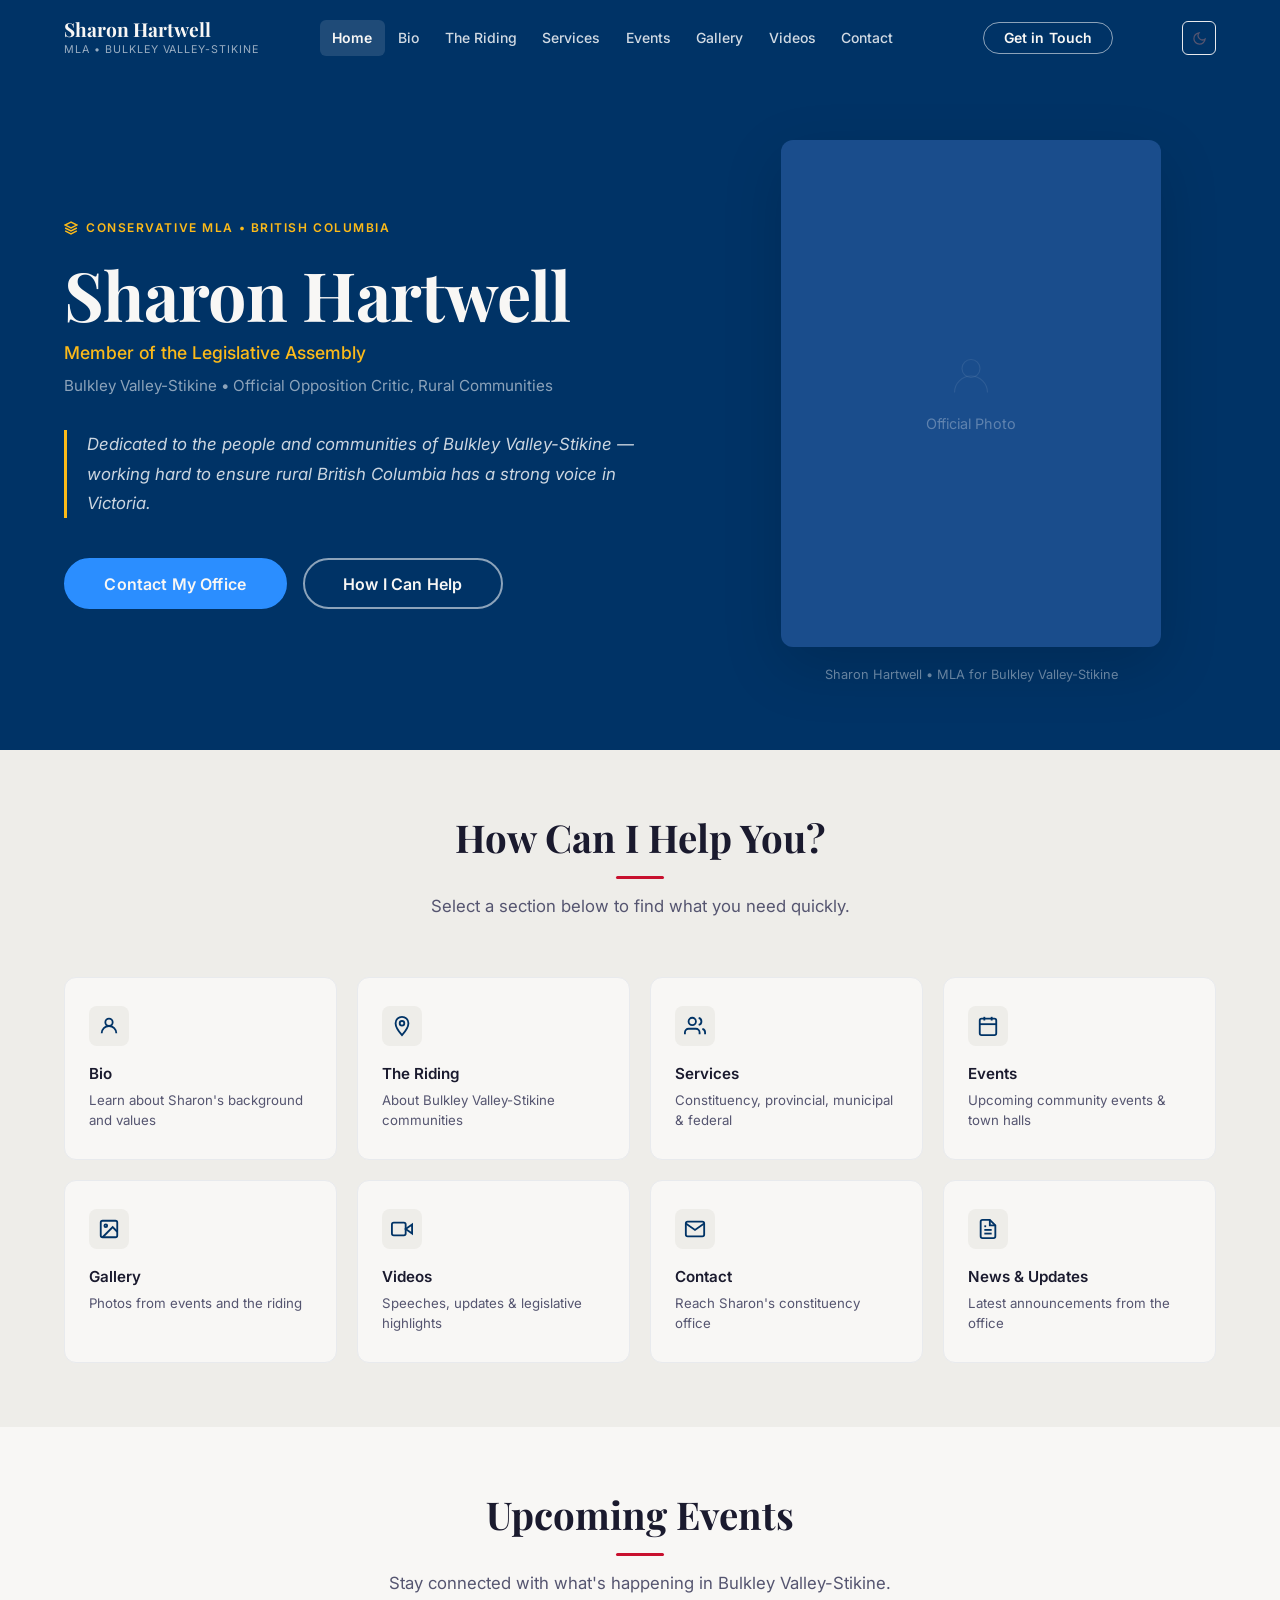
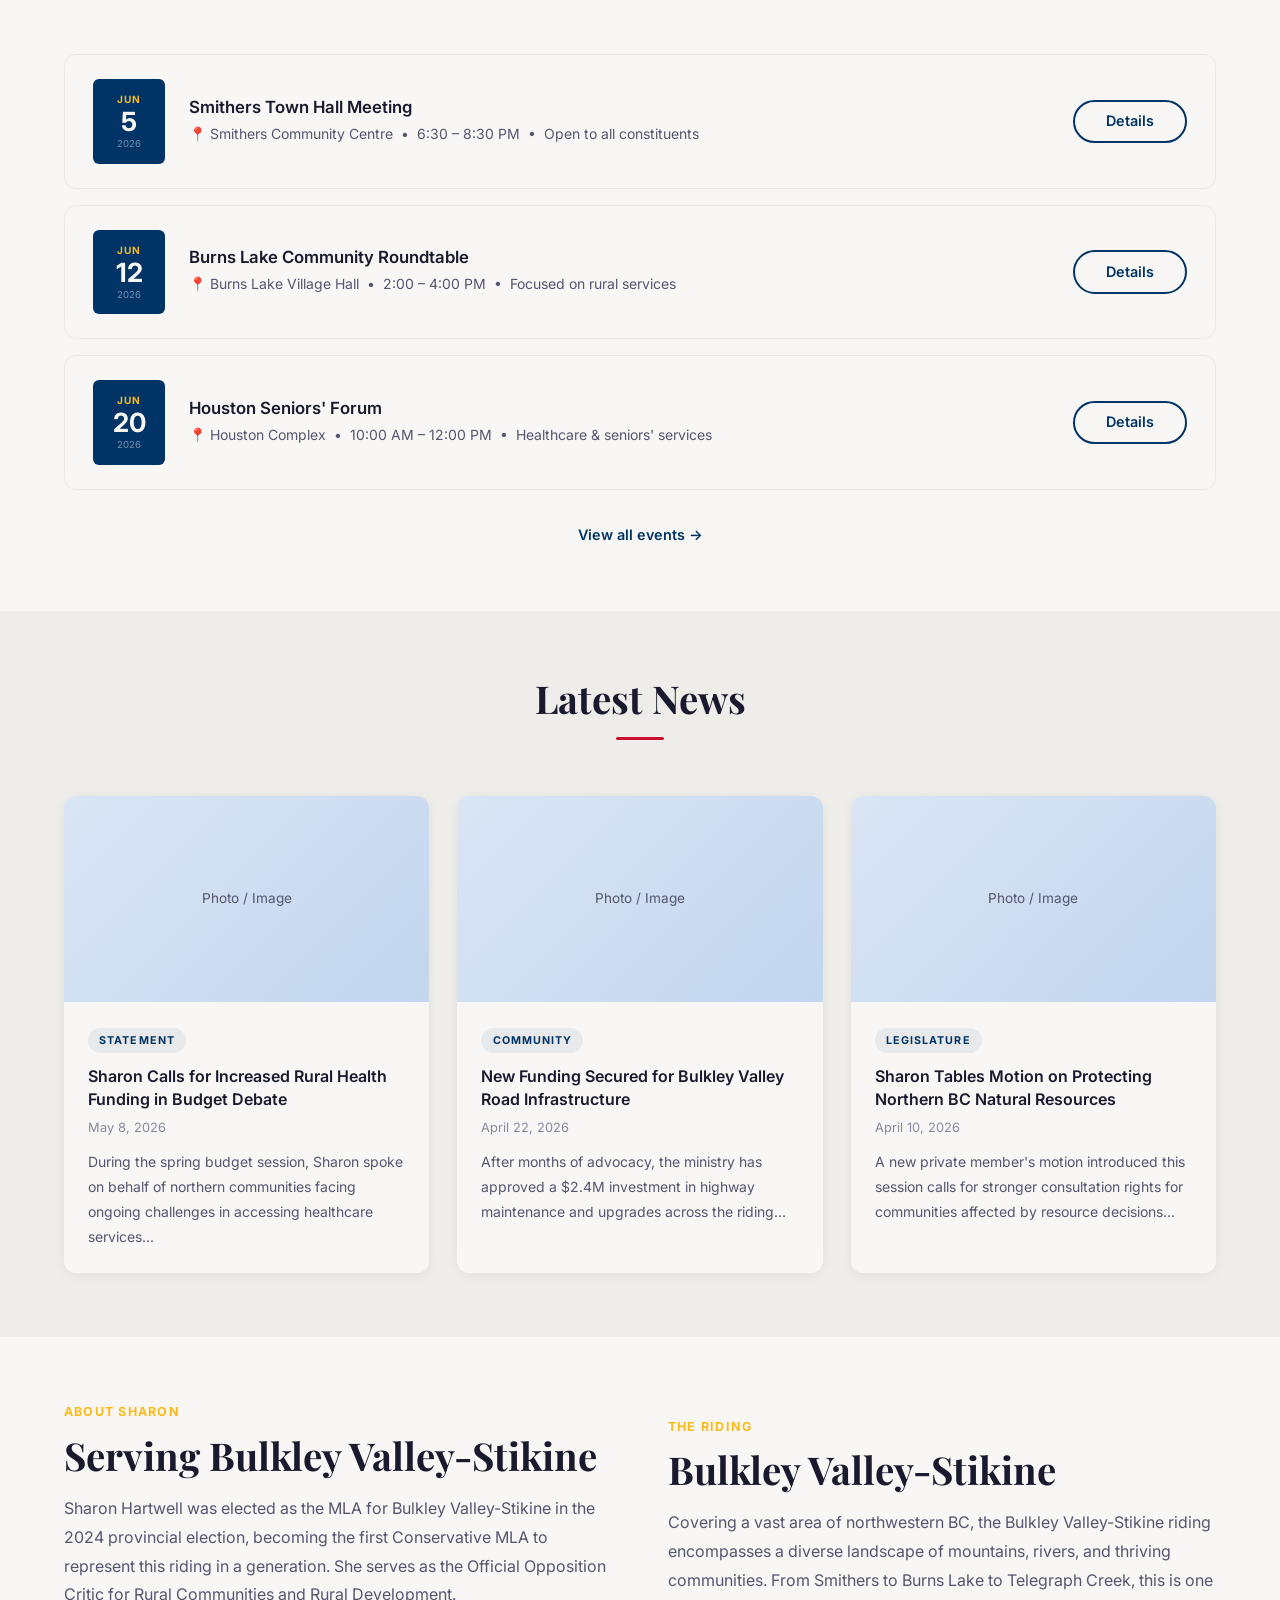
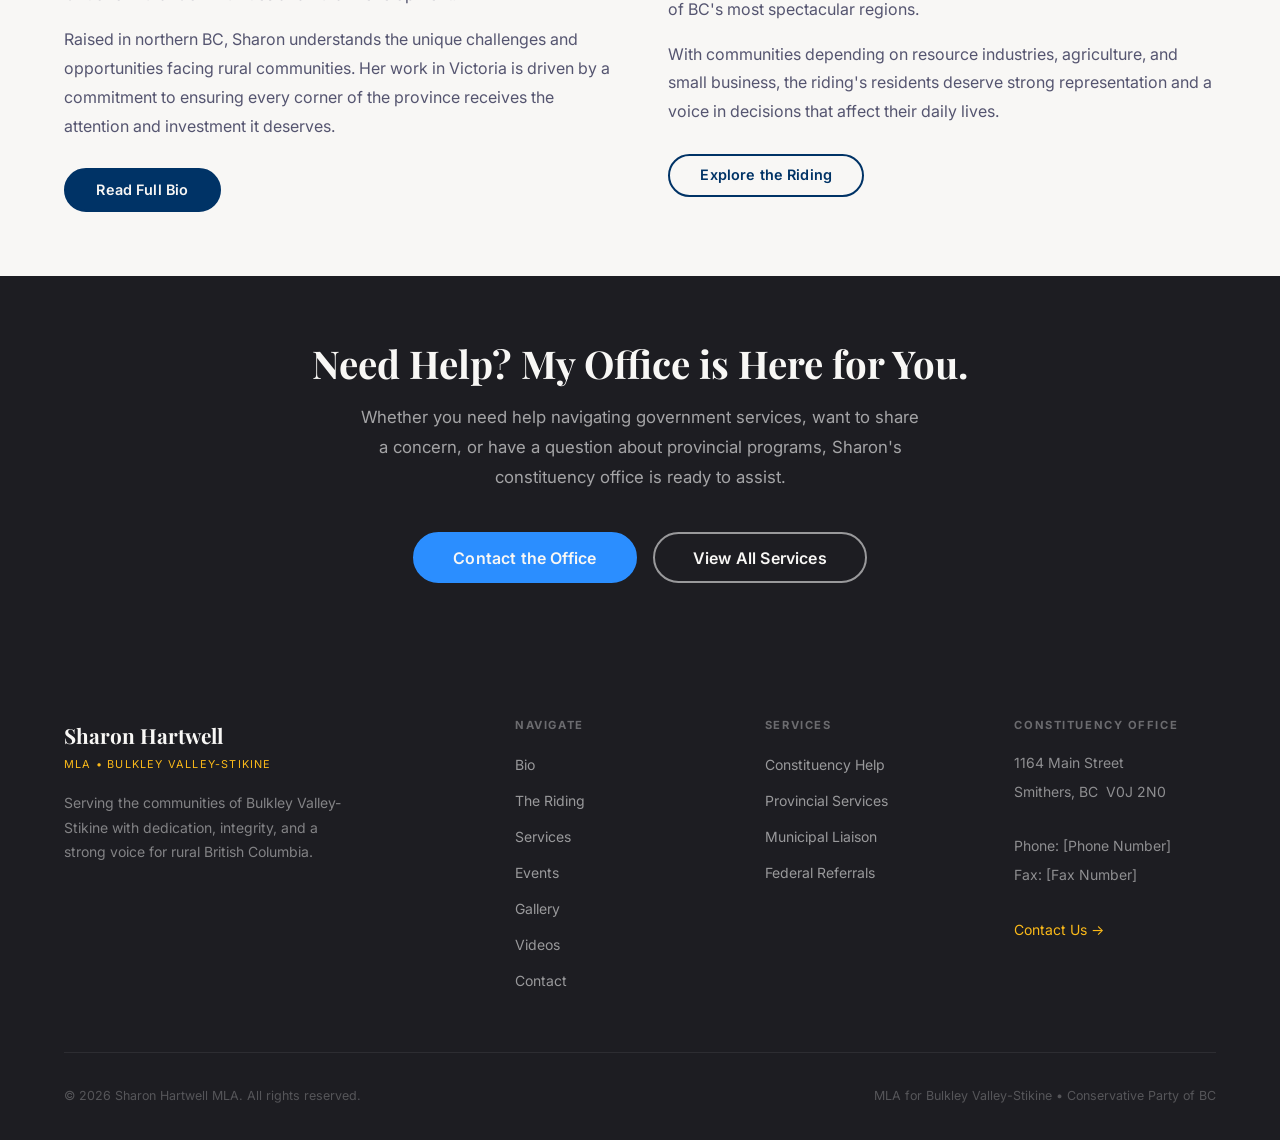
==== commit 6fff5d5e: "Update site design with BC flag colors, dark mode, and visual refinements - Add blue accent color (#" ====
--- a/index.html
+++ b/index.html
@@ -273,14 +273,14 @@
       <div class="container">
         <div style="display:grid; grid-template-columns:1fr 1fr; gap:3.5rem; align-items:center;">
           <div>
-            <p style="font-size:0.78rem;font-weight:700;text-transform:uppercase;letter-spacing:0.1em;color:var(--gold);margin-bottom:0.5rem;">About Sharon</p>
+            <p style="font-size:0.78rem;font-weight:700;text-transform:uppercase;letter-spacing:0.1em;color:var(--bc-gold);margin-bottom:0.5rem;">About Sharon</p>
             <h2 style="margin-bottom:1rem;">Serving Bulkley Valley-Stikine</h2>
             <p style="margin-bottom:1rem;">Sharon Hartwell was elected as the MLA for Bulkley Valley-Stikine in the 2024 provincial election, becoming the first Conservative MLA to represent this riding in a generation. She serves as the Official Opposition Critic for Rural Communities and Rural Development.</p>
             <p style="margin-bottom:1.75rem;">Raised in northern BC, Sharon understands the unique challenges and opportunities facing rural communities. Her work in Victoria is driven by a commitment to ensuring every corner of the province receives the attention and investment it deserves.</p>
             <a href="bio.html" class="btn btn--primary">Read Full Bio</a>
           </div>
           <div>
-            <p style="font-size:0.78rem;font-weight:700;text-transform:uppercase;letter-spacing:0.1em;color:var(--gold);margin-bottom:0.5rem;">The Riding</p>
+            <p style="font-size:0.78rem;font-weight:700;text-transform:uppercase;letter-spacing:0.1em;color:var(--bc-gold);margin-bottom:0.5rem;">The Riding</p>
             <h2 style="margin-bottom:1rem;">Bulkley Valley-Stikine</h2>
             <p style="margin-bottom:1rem;">Covering a vast area of northwestern BC, the Bulkley Valley-Stikine riding encompasses a diverse landscape of mountains, rivers, and thriving communities. From Smithers to Burns Lake to Telegraph Creek, this is one of BC's most spectacular regions.</p>
             <p style="margin-bottom:1.75rem;">With communities depending on resource industries, agriculture, and small business, the riding's residents deserve strong representation and a voice in decisions that affect their daily lives.</p>
--- a/css/styles.css
+++ b/css/styles.css
@@ -2,30 +2,36 @@
    SHARON HARTWELL MLA – MAIN STYLESHEET
    ============================================================ */
 
-@import url('https://fonts.googleapis.com/css2?family=Inter:wght@400;500;600;700&family=Playfair+Display:wght@400;700&display=swap');
+@import url('https://fonts.googleapis.com/css2?family=Inter:wght@300;400;500;600;700&family=Playfair+Display:ital,wght@0,700;1,400&display=swap');
 
 /* --- Variables --- */
 :root {
   --navy:        #003366;
   --navy-dark:   #00234a;
   --navy-light:  #1a5090;
-  --gold:        #FCBA19;
-  --gold-dark:   #d9a000;
-  --white:       #ffffff;
-  --light-bg:    #f5f7fa;
-  --off-white:   #fafafa;
+  --gold:        #2B8EFF;
+  --gold-dark:   #1A70DB;
+  --bc-gold:     #FCBA19;
+  --bc-gold-dark:#d9a000;
+  --bc-red:      #C8102E;
+  --charcoal:    #1d1d22;
+  --charcoal-2:  #2a2a32;
+  --white:       #f8f7f5;
+  --light-bg:    #eeede9;
+  --off-white:   #f2f1ee;
   --dark-text:   #1a1a2e;
-  --medium-text: #4a5568;
-  --light-text:  #718096;
-  --border:      #e2e8f0;
-  --shadow-sm:   0 1px 4px rgba(0,0,0,0.07);
-  --shadow-md:   0 4px 18px rgba(0,0,0,0.10);
-  --shadow-lg:   0 10px 36px rgba(0,0,0,0.13);
-  --nav-height:  72px;
+  --medium-text: #555570;
+  --light-text:  #8888a0;
+  --border:      #e8eaed;
+  --shadow-sm:   0 2px 12px rgba(0,0,0,0.06);
+  --shadow-md:   0 8px 32px rgba(0,0,0,0.10);
+  --shadow-lg:   0 20px 60px rgba(0,0,0,0.15);
+  --nav-height:  76px;
   --max-width:   1200px;
-  --radius:      4px;
-  --radius-lg:   8px;
-  --transition:  180ms ease;
+  --radius:      6px;
+  --radius-lg:   12px;
+  --radius-pill: 999px;
+  --transition:  220ms ease;
 }
 
 /* --- Reset --- */
@@ -46,14 +52,14 @@
 /* --- Typography --- */
 h1, h2, h3, h4 {
   font-family: 'Playfair Display', Georgia, serif;
-  line-height: 1.25;
+  line-height: 1.2;
   color: var(--dark-text);
 }
 h1 { font-size: clamp(2rem, 4vw, 3rem); }
-h2 { font-size: clamp(1.5rem, 3vw, 2.25rem); }
-h3 { font-size: clamp(1.15rem, 2vw, 1.4rem); }
+h2 { font-size: clamp(1.6rem, 3vw, 2.4rem); }
+h3 { font-size: clamp(1.1rem, 2vw, 1.35rem); }
 h4 { font-size: 1.05rem; }
-p  { line-height: 1.75; color: var(--medium-text); }
+p  { line-height: 1.8; color: var(--medium-text); }
 
 /* --- Layout --- */
 .container {
@@ -61,51 +67,55 @@
   margin: 0 auto;
   padding: 0 1.5rem;
 }
-.section        { padding: 4.5rem 0; }
+.section        { padding: 4rem 0; }
 .section--light { background: var(--light-bg); }
-.section--navy  {
-  background: var(--navy);
-  color: var(--white);
-}
+.section--dark  { background: var(--charcoal); }
+.section--dark h2,
+.section--dark h3 { color: var(--white); }
+.section--dark p  { color: rgba(255,255,255,0.65); }
+.section--navy  { background: var(--navy); }
 .section--navy h2,
 .section--navy h3,
 .section--navy p { color: var(--white); }
 
-.section-header          { text-align: center; margin-bottom: 2.75rem; }
-.section-header h2        { margin-bottom: 0.6rem; }
-.section-header p         { max-width: 580px; margin: 0 auto; font-size: 1.05rem; }
+.section-header        { text-align: center; margin-bottom: 3.5rem; }
+.section-header h2     { margin-bottom: 0.6rem; }
+.section-header p      { max-width: 580px; margin: 0.75rem auto 0; font-size: 1.05rem; }
+.section--dark .section-header p { color: rgba(255,255,255,0.55); }
 .divider {
-  width: 56px; height: 3px;
-  background: var(--gold);
-  margin: 0.9rem auto 0;
+  width: 48px; height: 3px;
+  background: var(--bc-red);
+  margin: 1rem auto 0;
+  border-radius: 2px;
 }
 
 /* --- Buttons --- */
 .btn {
   display: inline-flex;
   align-items: center;
-  gap: 0.45rem;
-  padding: 0.7rem 1.6rem;
+  gap: 0.5rem;
+  padding: 0.78rem 1.9rem;
   font-family: 'Inter', system-ui, sans-serif;
-  font-size: 0.95rem;
+  font-size: 0.9rem;
   font-weight: 600;
   border: 2px solid transparent;
-  border-radius: var(--radius);
+  border-radius: var(--radius-pill);
   cursor: pointer;
   transition: all var(--transition);
   text-decoration: none;
   white-space: nowrap;
   line-height: 1;
-}
-.btn--primary          { background: var(--navy);  color: var(--white); border-color: var(--navy); }
-.btn--primary:hover    { background: var(--navy-dark); border-color: var(--navy-dark); text-decoration: none; }
-.btn--gold             { background: var(--gold); color: var(--dark-text); border-color: var(--gold); }
-.btn--gold:hover       { background: var(--gold-dark); border-color: var(--gold-dark); text-decoration: none; }
-.btn--outline          { background: transparent; color: var(--navy); border-color: var(--navy); }
-.btn--outline:hover    { background: var(--navy); color: var(--white); text-decoration: none; }
-.btn--outline-white    { background: transparent; color: var(--white); border-color: var(--white); }
-.btn--outline-white:hover { background: var(--white); color: var(--navy); text-decoration: none; }
-.btn--lg               { padding: 0.9rem 2.1rem; font-size: 1.05rem; }
+  letter-spacing: 0.01em;
+}
+.btn--primary       { background: var(--navy); color: var(--white); border-color: var(--navy); }
+.btn--primary:hover { background: var(--navy-dark); border-color: var(--navy-dark); text-decoration: none; }
+.btn--gold          { background: var(--gold); color: var(--white); border-color: var(--gold); }
+.btn--gold:hover    { background: var(--gold-dark); border-color: var(--gold-dark); text-decoration: none; }
+.btn--outline       { background: transparent; color: var(--navy); border-color: var(--navy); }
+.btn--outline:hover { background: var(--navy); color: var(--white); text-decoration: none; }
+.btn--outline-white       { background: transparent; color: var(--white); border-color: rgba(255,255,255,0.55); }
+.btn--outline-white:hover { background: rgba(255,255,255,0.1); border-color: var(--white); text-decoration: none; }
+.btn--lg { padding: 0.95rem 2.4rem; font-size: 1rem; }
 
 /* --- Header / Navigation --- */
 .site-header {
@@ -116,7 +126,24 @@
   border-bottom: 1px solid var(--border);
   box-shadow: var(--shadow-sm);
   height: var(--nav-height);
-}
+  transition: background 300ms ease, box-shadow 300ms ease, border-color 300ms ease;
+}
+
+/* Transparent state – home page before scroll */
+.site-header.is-transparent {
+  background: transparent;
+  border-bottom-color: transparent;
+  box-shadow: none;
+}
+.site-header.is-transparent .nav-brand__name  { color: var(--white); }
+.site-header.is-transparent .nav-brand__title { color: rgba(255,255,255,0.6); }
+.site-header.is-transparent .nav-links a      { color: rgba(255,255,255,0.82); }
+.site-header.is-transparent .nav-links a:hover,
+.site-header.is-transparent .nav-links a.active { color: var(--white); background: rgba(255,255,255,0.12); }
+.site-header.is-transparent .nav-cta         { color: var(--white); border-color: rgba(255,255,255,0.55); }
+.site-header.is-transparent .nav-cta:hover   { background: var(--white); color: var(--navy); text-decoration: none; }
+.site-header.is-transparent .nav-toggle span { background: var(--white); }
+
 .nav-inner {
   display: flex;
   align-items: center;
@@ -126,56 +153,66 @@
   margin: 0 auto;
   padding: 0 1.5rem;
 }
-.nav-brand              { display: flex; flex-direction: column; text-decoration: none; }
-.nav-brand:hover        { text-decoration: none; }
-.nav-brand__name        { font-family: 'Playfair Display', Georgia, serif; font-size: 1.2rem; font-weight: 700; color: var(--navy); line-height: 1.2; }
-.nav-brand__title       { font-size: 0.7rem; color: var(--medium-text); font-weight: 400; letter-spacing: 0.06em; text-transform: uppercase; }
-.nav-links              { display: flex; align-items: center; gap: 0.1rem; }
+.nav-brand        { display: flex; flex-direction: column; text-decoration: none; }
+.nav-brand:hover  { text-decoration: none; }
+.nav-brand__name  {
+  font-family: 'Playfair Display', Georgia, serif;
+  font-size: 1.2rem; font-weight: 700;
+  color: var(--navy); line-height: 1.2;
+  transition: color 300ms ease;
+}
+.nav-brand__title {
+  font-size: 0.67rem; color: var(--medium-text);
+  font-weight: 400; letter-spacing: 0.09em;
+  text-transform: uppercase;
+  transition: color 300ms ease;
+}
+.nav-links { display: flex; align-items: center; gap: 0; }
 .nav-links a {
-  padding: 0.45rem 0.7rem;
-  font-size: 0.875rem;
-  font-weight: 500;
+  padding: 0.45rem 0.8rem;
+  font-size: 0.875rem; font-weight: 500;
   color: var(--medium-text);
   border-radius: var(--radius);
   transition: color var(--transition), background var(--transition);
+  text-decoration: none; white-space: nowrap;
+}
+.nav-links a:hover,
+.nav-links a.active   { color: var(--navy); background: var(--light-bg); text-decoration: none; }
+.nav-links a.active   { font-weight: 600; }
+.nav-cta {
+  margin-left: 1rem;
+  padding: 0.5rem 1.25rem;
+  border-radius: var(--radius-pill);
+  border: 1.5px solid var(--navy);
+  font-size: 0.875rem; font-weight: 600;
+  color: var(--navy);
+  background: transparent;
+  transition: all 300ms ease;
   text-decoration: none;
-  white-space: nowrap;
-}
-.nav-links a:hover,
-.nav-links a.active      { color: var(--navy); background: var(--light-bg); text-decoration: none; }
-.nav-links a.active      { font-weight: 600; }
-.nav-cta                 { margin-left: 0.75rem; }
+}
+.nav-cta:hover { background: var(--navy); color: var(--white); text-decoration: none; }
 
 /* Mobile toggle */
 .nav-toggle {
-  display: none;
-  flex-direction: column;
-  gap: 5px;
-  background: none;
-  border: none;
-  cursor: pointer;
-  padding: 8px;
-}
-.nav-toggle span        { display: block; width: 24px; height: 2px; background: var(--navy); transition: all var(--transition); }
+  display: none; flex-direction: column;
+  gap: 5px; background: none; border: none;
+  cursor: pointer; padding: 8px;
+}
+.nav-toggle span { display: block; width: 24px; height: 2px; background: var(--navy); transition: all var(--transition); }
 
 /* Mobile menu */
 .mobile-menu {
-  display: none;
-  position: fixed;
-  top: var(--nav-height);
-  left: 0; right: 0;
+  display: none; position: fixed;
+  top: var(--nav-height); left: 0; right: 0;
   background: var(--white);
   border-bottom: 1px solid var(--border);
   box-shadow: var(--shadow-md);
-  z-index: 999;
-  padding: 0.5rem 1.5rem 1rem;
-}
-.mobile-menu.open       { display: block; }
+  z-index: 999; padding: 0.5rem 1.5rem 1rem;
+}
+.mobile-menu.open     { display: block; }
 .mobile-menu a {
-  display: block;
-  padding: 0.8rem 0;
-  font-size: 1rem;
-  font-weight: 500;
+  display: block; padding: 0.85rem 0;
+  font-size: 1rem; font-weight: 500;
   color: var(--dark-text);
   border-bottom: 1px solid var(--border);
   text-decoration: none;
@@ -185,343 +222,229 @@
 
 /* --- Announcement Bar --- */
 .announce-bar {
-  background: var(--gold);
-  color: var(--dark-text);
-  text-align: center;
-  padding: 0.55rem 1rem;
-  font-size: 0.875rem;
-  font-weight: 500;
-}
-.announce-bar a         { color: var(--dark-text); font-weight: 700; text-decoration: underline; }
-body.has-announce       { padding-top: calc(var(--nav-height) + 38px); }
+  background: var(--gold); color: var(--white);
+  text-align: center; padding: 0.55rem 1rem;
+  font-size: 0.875rem; font-weight: 500;
+}
+.announce-bar a     { color: var(--white); font-weight: 700; text-decoration: underline; }
+body.has-announce   { padding-top: calc(var(--nav-height) + 38px); }
 
 /* --- Page Hero (inner pages) --- */
-.page-hero                { background: var(--navy); padding: 3.25rem 0 2.75rem; }
+.page-hero { background: var(--navy); padding: 3.25rem 0 2.75rem; }
 .page-hero__eyebrow {
-  font-size: 0.75rem;
-  font-weight: 600;
-  letter-spacing: 0.1em;
-  text-transform: uppercase;
-  color: var(--gold);
-  margin-bottom: 0.45rem;
-}
-.page-hero h1             { color: var(--white); margin-bottom: 0.65rem; }
-.page-hero p              { color: rgba(255,255,255,0.75); font-size: 1.05rem; max-width: 600px; }
-
-.breadcrumb               { display: flex; gap: 0.45rem; align-items: center; margin-bottom: 0.9rem; font-size: 0.82rem; }
-.breadcrumb a             { color: rgba(255,255,255,0.6); text-decoration: none; }
-.breadcrumb a:hover       { color: var(--white); }
-.breadcrumb .sep          { color: rgba(255,255,255,0.35); }
-.breadcrumb .current      { color: var(--white); }
+  font-size: 0.75rem; font-weight: 600;
+  letter-spacing: 0.1em; text-transform: uppercase;
+  color: var(--bc-gold); margin-bottom: 0.45rem;
+}
+.page-hero h1 { color: var(--white); margin-bottom: 0.65rem; }
+.page-hero p  { color: rgba(255,255,255,0.75); font-size: 1.05rem; max-width: 600px; }
+
+.breadcrumb          { display: flex; gap: 0.45rem; align-items: center; margin-bottom: 0.9rem; font-size: 0.82rem; }
+.breadcrumb a        { color: rgba(255,255,255,0.6); text-decoration: none; }
+.breadcrumb a:hover  { color: var(--white); }
+.breadcrumb .sep     { color: rgba(255,255,255,0.35); }
+.breadcrumb .current { color: var(--white); }
 
 /* --- Home Hero --- */
 .home-hero {
-  background: linear-gradient(135deg, var(--navy-dark) 0%, var(--navy) 60%, var(--navy-light) 100%);
-  min-height: calc(100vh - var(--nav-height));
+  background: var(--navy);
+  min-height: 80vh;
   display: flex;
   align-items: center;
   position: relative;
-  overflow: hidden;
-}
-.home-hero::before {
-  content: '';
-  position: absolute;
-  inset: 0;
-  background: url("data:image/svg+xml,%3Csvg width='60' height='60' viewBox='0 0 60 60' xmlns='http://www.w3.org/2000/svg'%3E%3Cg fill='none' fill-rule='evenodd'%3E%3Cg fill='%23ffffff' fill-opacity='0.03'%3E%3Cpath d='M36 34v-4h-2v4h-4v2h4v4h2v-4h4v-2h-4zm0-30V0h-2v4h-4v2h4v4h2V6h4V4h-4zM6 34v-4H4v4H0v2h4v4h2v-4h4v-2H6zM6 4V0H4v4H0v2h4v4h2V6h4V4H6z'/%3E%3C/g%3E%3C/g%3E%3C/svg%3E");
-}
-.home-hero .container     { position: relative; z-index: 1; padding: 4rem 1.5rem; width: 100%; }
-.hero-layout              { display: grid; grid-template-columns: 1fr 1fr; gap: 4rem; align-items: center; }
-.hero-text                { color: var(--white); }
+  margin-top: calc(-1 * var(--nav-height));
+  padding-top: var(--nav-height);
+}
+.home-hero .container { position: relative; z-index: 1; padding: 4rem 1.5rem; width: 100%; }
+.hero-layout          { display: grid; grid-template-columns: 1.1fr 0.9fr; gap: 4rem; align-items: center; }
+.hero-text            { color: var(--white); }
 .hero-eyebrow {
-  display: inline-flex;
-  align-items: center;
-  gap: 0.5rem;
-  background: rgba(255,255,255,0.1);
-  color: var(--gold);
-  font-size: 0.78rem;
-  font-weight: 600;
-  text-transform: uppercase;
-  letter-spacing: 0.1em;
-  padding: 0.35rem 0.9rem;
-  border-radius: 2rem;
+  display: inline-flex; align-items: center; gap: 0.5rem;
+  color: var(--bc-gold);
+  font-size: 0.75rem; font-weight: 600;
+  text-transform: uppercase; letter-spacing: 0.13em;
   margin-bottom: 1.25rem;
-  border: 1px solid rgba(252,186,25,0.35);
 }
 .hero-name {
   font-family: 'Playfair Display', Georgia, serif;
-  font-size: clamp(2.5rem, 5vw, 3.75rem);
-  font-weight: 700;
-  color: var(--white);
-  line-height: 1.1;
-  margin-bottom: 0.5rem;
-}
-.hero-title {
-  font-size: 1.1rem;
-  color: var(--gold);
-  font-weight: 600;
-  margin-bottom: 0.35rem;
-}
-.hero-riding {
-  font-size: 1rem;
-  color: rgba(255,255,255,0.7);
-  margin-bottom: 1.75rem;
-}
+  font-size: clamp(2.75rem, 5.5vw, 4.25rem);
+  font-weight: 700; color: var(--white);
+  line-height: 1.05; margin-bottom: 0.65rem;
+  letter-spacing: -0.01em;
+}
+.hero-title  { font-size: 1.1rem; color: var(--bc-gold); font-weight: 500; margin-bottom: 0.4rem; font-family: 'Inter', sans-serif; }
+.hero-riding { font-size: 0.95rem; color: rgba(255,255,255,0.55); margin-bottom: 2rem; font-weight: 400; }
 .hero-quote {
-  font-size: 1.1rem;
-  color: rgba(255,255,255,0.85);
-  font-style: italic;
-  line-height: 1.65;
-  margin-bottom: 2rem;
+  font-size: 1.05rem; color: rgba(255,255,255,0.8);
+  font-style: italic; line-height: 1.75;
+  margin-bottom: 2.5rem;
   padding-left: 1.25rem;
-  border-left: 3px solid var(--gold);
-}
-.hero-buttons             { display: flex; gap: 1rem; flex-wrap: wrap; }
-.hero-photo-wrap {
-  position: relative;
-}
+  border-left: 3px solid var(--bc-gold);
+}
+.hero-buttons { display: flex; gap: 1rem; flex-wrap: wrap; }
+
+.hero-photo-wrap { position: relative; }
 .hero-photo {
-  width: 100%;
-  max-width: 480px;
+  width: 100%; max-width: 380px;
   aspect-ratio: 3/4;
-  border-radius: var(--radius-lg);
-  overflow: hidden;
+  border-radius: var(--radius-lg); overflow: hidden;
   margin: 0 auto;
   box-shadow: var(--shadow-lg);
-  background: linear-gradient(145deg, #1a4d8c 0%, #2a6db5 100%);
-  display: flex;
-  align-items: center;
-  justify-content: center;
-  color: rgba(255,255,255,0.4);
-  font-size: 0.9rem;
-  flex-direction: column;
-  gap: 0.75rem;
-}
-.hero-photo img           { width: 100%; height: 100%; object-fit: cover; }
-.hero-photo svg           { width: 3rem; height: 3rem; opacity: 0.4; }
-.hero-photo-caption {
-  text-align: center;
-  margin-top: 1rem;
-  color: rgba(255,255,255,0.55);
-  font-size: 0.82rem;
-}
+  background: #1a4d8c;
+  display: flex; align-items: center; justify-content: center;
+  color: rgba(255,255,255,0.3); font-size: 0.9rem;
+  flex-direction: column; gap: 0.75rem;
+}
+.hero-photo img { width: 100%; height: 100%; object-fit: cover; }
+.hero-photo svg { width: 3rem; height: 3rem; opacity: 0.28; }
+.hero-photo-caption { text-align: center; margin-top: 1rem; color: rgba(255,255,255,0.4); font-size: 0.8rem; }
 
 /* --- Quick Nav Grid --- */
-.quick-nav-grid {
-  display: grid;
-  grid-template-columns: repeat(4, 1fr);
-  gap: 1.1rem;
-}
+.quick-nav-grid { display: grid; grid-template-columns: repeat(4, 1fr); gap: 1.25rem; }
 .qn-card {
-  display: flex;
-  flex-direction: column;
+  display: flex; flex-direction: column;
   padding: 1.75rem 1.5rem;
-  background: var(--white);
-  border: 2px solid var(--border);
-  border-radius: var(--radius-lg);
-  text-decoration: none;
-  transition: all var(--transition);
-  position: relative;
-  overflow: hidden;
-}
-.qn-card::after {
-  content: '→';
-  position: absolute;
-  bottom: 1.25rem;
-  right: 1.25rem;
-  font-size: 1.1rem;
-  color: var(--border);
-  transition: color var(--transition), transform var(--transition);
-}
-.qn-card:hover            { border-color: var(--navy); background: var(--navy); box-shadow: var(--shadow-md); text-decoration: none; }
-.qn-card:hover::after     { color: rgba(255,255,255,0.5); transform: translateX(4px); }
-.qn-card:hover .qn-title,
-.qn-card:hover .qn-desc   { color: var(--white); }
-.qn-icon {
-  width: 48px; height: 48px;
-  border-radius: 50%;
-  background: var(--light-bg);
-  display: flex;
-  align-items: center;
-  justify-content: center;
-  margin-bottom: 1rem;
-  font-size: 1.3rem;
-  transition: background var(--transition);
-}
-.qn-card:hover .qn-icon   { background: rgba(255,255,255,0.15); }
-.qn-title {
-  font-family: 'Playfair Display', Georgia, serif;
-  font-size: 1.15rem;
-  font-weight: 700;
-  color: var(--dark-text);
-  margin-bottom: 0.3rem;
-  transition: color var(--transition);
-}
-.qn-desc {
-  font-size: 0.85rem;
-  color: var(--medium-text);
-  line-height: 1.5;
-  transition: color var(--transition);
-}
-
-/* --- Event Items --- */
-.events-list              { display: flex; flex-direction: column; gap: 1rem; }
-.event-item {
-  display: grid;
-  grid-template-columns: 72px 1fr auto;
-  gap: 1.5rem;
-  align-items: center;
-  padding: 1.35rem 1.5rem;
-  background: var(--white);
-  border: 1px solid var(--border);
-  border-left: 4px solid var(--navy);
-  border-radius: var(--radius-lg);
-  transition: box-shadow var(--transition);
-}
-.event-item:hover         { box-shadow: var(--shadow-sm); }
-.event-date {
-  text-align: center;
-  background: var(--navy);
-  color: var(--white);
-  border-radius: var(--radius);
-  padding: 0.65rem 0.4rem;
-}
-.event-date__month        { font-size: 0.65rem; text-transform: uppercase; letter-spacing: 0.1em; color: var(--gold); font-weight: 600; }
-.event-date__day          { font-size: 1.6rem; font-weight: 700; line-height: 1.1; }
-.event-date__year         { font-size: 0.65rem; color: rgba(255,255,255,0.55); }
-.event-info h3            { font-size: 1rem; font-family: 'Inter', system-ui, sans-serif; font-weight: 600; margin-bottom: 0.2rem; }
-.event-info p             { font-size: 0.875rem; color: var(--medium-text); }
-
-/* --- News Cards --- */
-.news-grid                { display: grid; grid-template-columns: repeat(3, 1fr); gap: 1.5rem; }
-.news-card {
   background: var(--white);
   border: 1px solid var(--border);
   border-radius: var(--radius-lg);
-  overflow: hidden;
-  transition: box-shadow var(--transition), transform var(--transition);
-}
-.news-card:hover          { box-shadow: var(--shadow-md); transform: translateY(-2px); }
-.news-card__img {
-  width: 100%;
-  aspect-ratio: 16/9;
-  background: linear-gradient(135deg, #dae5f5 0%, #c2d6ee 100%);
-  display: flex;
-  align-items: center;
-  justify-content: center;
-  color: var(--medium-text);
-  font-size: 0.85rem;
-}
-.news-card__body          { padding: 1.35rem; }
-.news-card__tag {
-  font-size: 0.7rem;
-  font-weight: 700;
-  text-transform: uppercase;
-  letter-spacing: 0.08em;
+  text-decoration: none;
+  transition: border-color var(--transition), box-shadow var(--transition);
+}
+.qn-card:hover {
+  border-color: var(--navy);
+  box-shadow: var(--shadow-sm);
+  text-decoration: none;
+}
+.qn-icon {
+  width: 40px; height: 40px;
+  border-radius: 8px;
+  background: var(--light-bg);
+  display: flex; align-items: center; justify-content: center;
+  margin-bottom: 1rem;
   color: var(--navy);
-  background: rgba(0,51,102,0.07);
-  padding: 0.2rem 0.55rem;
-  border-radius: 2px;
-  display: inline-block;
-  margin-bottom: 0.65rem;
-}
-.news-card__title         { font-size: 1rem; font-weight: 600; margin-bottom: 0.4rem; font-family: 'Inter', system-ui, sans-serif; line-height: 1.4; }
-.news-card__meta          { font-size: 0.8rem; color: var(--light-text); margin-bottom: 0.65rem; }
-.news-card__body p        { font-size: 0.875rem; }
-
-/* --- CTA Section --- */
-.cta-section {
-  background: linear-gradient(135deg, var(--navy-dark) 0%, var(--navy-light) 100%);
-  padding: 4rem 0;
-  text-align: center;
-}
-.cta-section h2           { color: var(--white); margin-bottom: 0.9rem; }
-.cta-section p            { color: rgba(255,255,255,0.78); font-size: 1.05rem; max-width: 580px; margin: 0 auto 2rem; }
-.cta-buttons              { display: flex; gap: 1rem; justify-content: center; flex-wrap: wrap; }
-
-/* --- Gallery Grid --- */
-.gallery-grid {
-  display: grid;
-  grid-template-columns: repeat(auto-fill, minmax(260px, 1fr));
-  gap: 1rem;
-}
-.gallery-item {
-  aspect-ratio: 4/3;
-  border-radius: var(--radius);
-  overflow: hidden;
-  background: linear-gradient(135deg, #dae5f5 0%, #bcd0ea 100%);
-  cursor: pointer;
-  position: relative;
-  display: flex;
-  align-items: center;
-  justify-content: center;
-  color: var(--medium-text);
-  font-size: 0.85rem;
-}
-.gallery-item img         { width: 100%; height: 100%; object-fit: cover; transition: transform 0.3s ease; position: absolute; inset: 0; }
-.gallery-item:hover img   { transform: scale(1.05); }
-.gallery-overlay {
-  position: absolute;
-  inset: 0;
-  background: rgba(0,51,102,0.6);
-  opacity: 0;
-  transition: opacity var(--transition);
-  display: flex;
-  align-items: center;
-  justify-content: center;
-  color: var(--white);
-  font-size: 2rem;
-}
-.gallery-item:hover .gallery-overlay { opacity: 1; }
-
-/* --- Video Grid --- */
-.video-grid               { display: grid; grid-template-columns: repeat(auto-fill, minmax(320px, 1fr)); gap: 1.5rem; }
-.video-card {
+}
+.qn-title {
+  font-family: 'Inter', system-ui, sans-serif;
+  font-size: 0.95rem; font-weight: 600;
+  color: var(--dark-text); margin-bottom: 0.3rem;
+}
+.qn-desc { font-size: 0.83rem; color: var(--medium-text); line-height: 1.5; }
+
+/* --- Event Items --- */
+.events-list { display: flex; flex-direction: column; gap: 1rem; }
+.event-item {
+  display: grid; grid-template-columns: 72px 1fr auto;
+  gap: 1.5rem; align-items: center;
+  padding: 1.5rem 1.75rem;
   background: var(--white);
   border: 1px solid var(--border);
   border-radius: var(--radius-lg);
-  overflow: hidden;
-  transition: box-shadow var(--transition);
-}
-.video-card:hover         { box-shadow: var(--shadow-md); }
+  transition: box-shadow 250ms ease, transform 250ms ease;
+}
+.event-item:hover { box-shadow: var(--shadow-sm); }
+.event-date {
+  text-align: center; background: var(--navy);
+  color: var(--white); border-radius: var(--radius);
+  padding: 0.75rem 0.4rem;
+}
+.event-date__month { font-size: 0.63rem; text-transform: uppercase; letter-spacing: 0.12em; color: var(--bc-gold); font-weight: 700; }
+.event-date__day   { font-size: 1.65rem; font-weight: 700; line-height: 1.1; }
+.event-date__year  { font-size: 0.6rem; color: rgba(255,255,255,0.45); }
+.event-info h3     { font-size: 1.05rem; font-family: 'Inter', system-ui, sans-serif; font-weight: 600; margin-bottom: 0.25rem; color: var(--dark-text); }
+.event-info p      { font-size: 0.875rem; color: var(--medium-text); }
+
+/* --- News Cards --- */
+.news-grid { display: grid; grid-template-columns: repeat(3, 1fr); gap: 1.75rem; }
+.news-card {
+  background: var(--white);
+  border-radius: var(--radius-lg); overflow: hidden;
+  box-shadow: var(--shadow-sm);
+  transition: box-shadow 250ms ease, transform 250ms ease;
+}
+.news-card:hover { box-shadow: var(--shadow-sm); }
+.news-card__img {
+  width: 100%; aspect-ratio: 16/9;
+  background: linear-gradient(135deg, #dae5f5 0%, #c2d6ee 100%);
+  display: flex; align-items: center; justify-content: center;
+  color: var(--medium-text); font-size: 0.85rem;
+}
+.news-card__body    { padding: 1.5rem; }
+.news-card__tag {
+  font-size: 0.67rem; font-weight: 700;
+  text-transform: uppercase; letter-spacing: 0.1em;
+  color: var(--navy); background: rgba(0,51,102,0.07);
+  padding: 0.25rem 0.7rem;
+  border-radius: var(--radius-pill);
+  display: inline-block; margin-bottom: 0.75rem;
+}
+.news-card__title { font-size: 1rem; font-weight: 600; margin-bottom: 0.4rem; font-family: 'Inter', system-ui, sans-serif; line-height: 1.45; color: var(--dark-text); }
+.news-card__meta  { font-size: 0.8rem; color: var(--light-text); margin-bottom: 0.65rem; }
+.news-card__body p { font-size: 0.875rem; }
+
+/* --- CTA Section --- */
+.cta-section {
+  background: var(--charcoal);
+  padding: 4rem 0; text-align: center;
+}
+.cta-section h2 { color: var(--white); margin-bottom: 1rem; }
+.cta-section p  { color: rgba(255,255,255,0.6); font-size: 1.05rem; max-width: 560px; margin: 0 auto 2.5rem; }
+.cta-buttons    { display: flex; gap: 1rem; justify-content: center; flex-wrap: wrap; }
+
+/* --- Gallery Grid --- */
+.gallery-grid { display: grid; grid-template-columns: repeat(auto-fill, minmax(260px, 1fr)); gap: 1rem; }
+.gallery-item {
+  aspect-ratio: 4/3; border-radius: var(--radius-lg); overflow: hidden;
+  background: linear-gradient(135deg, #dae5f5 0%, #bcd0ea 100%);
+  cursor: pointer; position: relative;
+  display: flex; align-items: center; justify-content: center;
+  color: var(--medium-text); font-size: 0.85rem;
+}
+.gallery-item img           { width: 100%; height: 100%; object-fit: cover; transition: transform 0.35s ease; position: absolute; inset: 0; }
+.gallery-item:hover img     { transform: scale(1.06); }
+.gallery-overlay {
+  position: absolute; inset: 0;
+  background: rgba(0,35,74,0.65);
+  opacity: 0; transition: opacity 250ms ease;
+  display: flex; align-items: center; justify-content: center;
+  color: var(--white); font-size: 2rem;
+}
+.gallery-item:hover .gallery-overlay { opacity: 1; }
+
+/* --- Video Grid --- */
+.video-grid { display: grid; grid-template-columns: repeat(auto-fill, minmax(320px, 1fr)); gap: 1.5rem; }
+.video-card {
+  background: var(--white); border-radius: var(--radius-lg);
+  overflow: hidden; box-shadow: var(--shadow-sm);
+  transition: box-shadow 250ms ease, transform 250ms ease;
+}
+.video-card:hover { box-shadow: var(--shadow-sm); }
 .video-thumb {
-  width: 100%;
-  aspect-ratio: 16/9;
+  width: 100%; aspect-ratio: 16/9;
   background: #0d1b2e;
-  display: flex;
-  align-items: center;
-  justify-content: center;
-  position: relative;
-  cursor: pointer;
+  display: flex; align-items: center; justify-content: center;
+  position: relative; cursor: pointer;
 }
 .play-btn {
-  width: 60px; height: 60px;
-  border-radius: 50%;
-  background: rgba(255,255,255,0.88);
-  display: flex;
-  align-items: center;
-  justify-content: center;
-  font-size: 1.4rem;
+  width: 64px; height: 64px; border-radius: 50%;
+  background: rgba(255,255,255,0.9);
+  display: flex; align-items: center; justify-content: center;
+  font-size: 1.4rem; color: var(--navy);
   transition: background var(--transition), transform var(--transition);
-  color: var(--navy);
-}
-.video-thumb:hover .play-btn { background: var(--white); transform: scale(1.08); }
-.video-card__body         { padding: 1.25rem; }
-.video-card__body h3      { font-size: 1rem; font-family: 'Inter', system-ui, sans-serif; font-weight: 600; margin-bottom: 0.35rem; }
-.video-card__body p       { font-size: 0.85rem; color: var(--light-text); }
+}
+.video-thumb:hover .play-btn { background: var(--white); transform: scale(1.1); }
+.video-card__body    { padding: 1.25rem; }
+.video-card__body h3 { font-size: 1rem; font-family: 'Inter', system-ui, sans-serif; font-weight: 600; margin-bottom: 0.35rem; }
+.video-card__body p  { font-size: 0.85rem; color: var(--light-text); }
 
 /* --- Services --- */
-.service-tabs             { display: flex; gap: 0; margin-bottom: 2.5rem; border-bottom: 2px solid var(--border); overflow-x: auto; }
+.service-tabs { display: flex; margin-bottom: 2.5rem; border-bottom: 2px solid var(--border); overflow-x: auto; }
 .service-tab {
-  padding: 0.8rem 1.6rem;
-  font-weight: 600;
-  font-size: 0.9rem;
+  padding: 0.85rem 1.75rem;
+  font-weight: 600; font-size: 0.875rem;
   color: var(--medium-text);
-  background: none;
-  border: none;
-  cursor: pointer;
+  background: none; border: none; cursor: pointer;
   border-bottom: 3px solid transparent;
-  margin-bottom: -2px;
-  white-space: nowrap;
+  margin-bottom: -2px; white-space: nowrap;
   transition: all var(--transition);
   font-family: 'Inter', system-ui, sans-serif;
 }
@@ -529,231 +452,282 @@
 .service-tab:hover        { color: var(--navy); border-bottom-color: var(--navy); }
 .service-panel            { display: none; }
 .service-panel.active     { display: block; }
-.service-cards            { display: grid; grid-template-columns: repeat(auto-fill, minmax(280px, 1fr)); gap: 1.25rem; }
+.service-cards { display: grid; grid-template-columns: repeat(auto-fill, minmax(280px, 1fr)); gap: 1.25rem; }
 .service-card {
-  padding: 1.75rem;
-  background: var(--white);
-  border: 1px solid var(--border);
-  border-radius: var(--radius-lg);
-  border-top: 4px solid var(--navy);
-  transition: box-shadow var(--transition);
-}
-.service-card:hover       { box-shadow: var(--shadow-md); }
-.service-card h3          { font-size: 1rem; margin-bottom: 0.45rem; font-family: 'Inter', system-ui, sans-serif; font-weight: 600; }
-.service-card p           { font-size: 0.875rem; }
-.service-card__icon       { font-size: 1.75rem; margin-bottom: 0.75rem; }
+  padding: 2rem;
+  background: var(--white); border-radius: var(--radius-lg);
+  border-top: 3px solid var(--bc-red);
+  box-shadow: var(--shadow-sm);
+  transition: box-shadow 250ms ease, transform 250ms ease;
+}
+.service-card:hover    { box-shadow: var(--shadow-sm); }
+.service-card h3       { font-size: 1rem; margin-bottom: 0.5rem; font-family: 'Inter', system-ui, sans-serif; font-weight: 700; color: var(--dark-text); }
+.service-card p        { font-size: 0.875rem; }
+.service-card__icon    { font-size: 1.75rem; margin-bottom: 0.85rem; }
 .service-info-box {
-  padding: 1.5rem 2rem;
-  background: var(--light-bg);
-  border-radius: var(--radius-lg);
-  border-left: 4px solid var(--gold);
+  padding: 1.75rem 2rem; background: var(--light-bg);
+  border-radius: var(--radius-lg); border-left: 4px solid var(--bc-gold);
   margin-top: 2rem;
 }
-.service-info-box h3      { font-size: 1.05rem; margin-bottom: 0.5rem; font-family: 'Inter', system-ui, sans-serif; }
-.service-info-box p       { font-size: 0.9rem; }
+.service-info-box h3 { font-size: 1.05rem; margin-bottom: 0.5rem; font-family: 'Inter', system-ui, sans-serif; }
+.service-info-box p  { font-size: 0.9rem; }
 
 /* --- Bio --- */
-.bio-layout               { display: grid; grid-template-columns: 360px 1fr; gap: 3.5rem; align-items: start; }
+.bio-layout { display: grid; grid-template-columns: 360px 1fr; gap: 4rem; align-items: start; }
 .bio-photo {
-  aspect-ratio: 3/4;
-  border-radius: var(--radius-lg);
-  overflow: hidden;
-  box-shadow: var(--shadow-lg);
+  aspect-ratio: 3/4; border-radius: 18px;
+  overflow: hidden; box-shadow: var(--shadow-lg);
   background: linear-gradient(145deg, #c8d9ef 0%, #a9c2e0 100%);
-  display: flex;
-  align-items: center;
-  justify-content: center;
-  color: var(--medium-text);
-  font-size: 0.875rem;
-  flex-direction: column;
-  gap: 0.5rem;
-}
-.bio-photo img            { width: 100%; height: 100%; object-fit: cover; }
-.bio-content p            { margin-bottom: 1rem; }
-.bio-highlights {
-  display: grid;
-  grid-template-columns: 1fr 1fr;
-  gap: 1rem;
-  margin-top: 2rem;
-}
+  display: flex; align-items: center; justify-content: center;
+  color: var(--medium-text); font-size: 0.875rem;
+  flex-direction: column; gap: 0.5rem;
+}
+.bio-photo img { width: 100%; height: 100%; object-fit: cover; }
+.bio-content p { margin-bottom: 1.1rem; }
+.bio-highlights { display: grid; grid-template-columns: 1fr 1fr; gap: 1rem; margin-top: 2.5rem; }
 .highlight-card {
-  padding: 1.15rem;
-  background: var(--light-bg);
-  border-radius: var(--radius);
-  border-left: 3px solid var(--gold);
-}
-.highlight-card h4        { font-size: 0.78rem; text-transform: uppercase; letter-spacing: 0.08em; color: var(--medium-text); margin-bottom: 0.3rem; font-family: 'Inter', system-ui, sans-serif; }
-.highlight-card p         { font-size: 0.93rem; font-weight: 500; color: var(--dark-text); margin: 0; }
+  padding: 1.25rem; background: var(--light-bg);
+  border-radius: var(--radius-lg); border-left: 3px solid var(--bc-gold);
+}
+.highlight-card h4 { font-size: 0.73rem; text-transform: uppercase; letter-spacing: 0.1em; color: var(--medium-text); margin-bottom: 0.35rem; font-family: 'Inter', system-ui, sans-serif; }
+.highlight-card p  { font-size: 0.93rem; font-weight: 600; color: var(--dark-text); margin: 0; }
 
 /* --- Riding --- */
-.riding-stats             { display: grid; grid-template-columns: repeat(auto-fill, minmax(170px, 1fr)); gap: 1.25rem; margin-bottom: 3rem; }
+.riding-stats { display: grid; grid-template-columns: repeat(auto-fill, minmax(170px, 1fr)); gap: 1.25rem; margin-bottom: 3rem; }
 .stat-card {
+  text-align: center; padding: 2.25rem 1rem;
+  background: var(--white); border-radius: var(--radius-lg);
+  box-shadow: var(--shadow-sm);
+  transition: box-shadow 250ms ease, transform 250ms ease;
+}
+.stat-card:hover        { box-shadow: var(--shadow-sm); }
+.stat-card__number      { font-family: 'Playfair Display', Georgia, serif; font-size: 2.5rem; font-weight: 700; color: var(--navy); display: block; margin-bottom: 0.35rem; }
+.stat-card__label       { font-size: 0.77rem; color: var(--medium-text); font-weight: 500; text-transform: uppercase; letter-spacing: 0.08em; }
+.communities-grid { display: grid; grid-template-columns: repeat(auto-fill, minmax(190px, 1fr)); gap: 1rem; }
+.community-card {
+  padding: 1.35rem; background: var(--white);
+  border: 1px solid var(--border); border-radius: var(--radius-lg);
   text-align: center;
-  padding: 2rem 1rem;
-  background: var(--white);
-  border: 1px solid var(--border);
-  border-radius: var(--radius-lg);
-}
-.stat-card__number        { font-family: 'Playfair Display', Georgia, serif; font-size: 2.4rem; font-weight: 700; color: var(--navy); display: block; margin-bottom: 0.3rem; }
-.stat-card__label         { font-size: 0.8rem; color: var(--medium-text); font-weight: 500; text-transform: uppercase; letter-spacing: 0.06em; }
-.communities-grid         { display: grid; grid-template-columns: repeat(auto-fill, minmax(190px, 1fr)); gap: 1rem; }
-.community-card {
-  padding: 1.25rem;
-  background: var(--white);
-  border: 1px solid var(--border);
-  border-radius: var(--radius);
-  text-align: center;
-  transition: border-color var(--transition), box-shadow var(--transition);
-}
-.community-card:hover     { border-color: var(--navy); box-shadow: var(--shadow-sm); }
-.community-card h3        { font-size: 1rem; font-family: 'Inter', system-ui, sans-serif; font-weight: 600; margin-bottom: 0.2rem; }
-.community-card p         { font-size: 0.82rem; }
+  transition: border-color var(--transition), box-shadow var(--transition), transform var(--transition);
+}
+.community-card:hover { border-color: var(--navy); }
+.community-card h3    { font-size: 1rem; font-family: 'Inter', system-ui, sans-serif; font-weight: 600; margin-bottom: 0.2rem; }
+.community-card p     { font-size: 0.82rem; }
 .map-placeholder {
-  width: 100%;
-  height: 340px;
+  width: 100%; height: 340px;
   background: linear-gradient(135deg, #dae5f5 0%, #bcd0ea 100%);
   border-radius: var(--radius-lg);
-  display: flex;
-  align-items: center;
-  justify-content: center;
-  color: var(--navy);
-  font-weight: 500;
-  font-size: 0.95rem;
-  gap: 0.5rem;
+  display: flex; align-items: center; justify-content: center;
+  color: var(--navy); font-weight: 500; font-size: 0.95rem; gap: 0.5rem;
   border: 1px solid var(--border);
 }
 
 /* --- Contact --- */
-.contact-grid             { display: grid; grid-template-columns: 1fr 1fr; gap: 3.5rem; }
-.form-group               { margin-bottom: 1.2rem; }
-.form-group label         { display: block; font-size: 0.875rem; font-weight: 600; color: var(--dark-text); margin-bottom: 0.4rem; }
+.contact-grid { display: grid; grid-template-columns: 1fr 1fr; gap: 3.5rem; }
+.form-group   { margin-bottom: 1.35rem; }
+.form-group label { display: block; font-size: 0.875rem; font-weight: 600; color: var(--dark-text); margin-bottom: 0.45rem; }
 .form-group input,
 .form-group select,
 .form-group textarea {
-  width: 100%;
-  padding: 0.7rem 1rem;
-  font-size: 0.95rem;
-  font-family: 'Inter', system-ui, sans-serif;
-  border: 1px solid var(--border);
-  border-radius: var(--radius);
-  background: var(--white);
-  color: var(--dark-text);
-  transition: border-color var(--transition);
+  width: 100%; padding: 0.8rem 1.1rem;
+  font-size: 0.95rem; font-family: 'Inter', system-ui, sans-serif;
+  border: 1.5px solid var(--border); border-radius: var(--radius-lg);
+  background: var(--white); color: var(--dark-text);
+  transition: border-color var(--transition), box-shadow var(--transition);
 }
 .form-group input:focus,
 .form-group select:focus,
-.form-group textarea:focus { outline: none; border-color: var(--navy); box-shadow: 0 0 0 3px rgba(0,51,102,0.1); }
-.form-group textarea      { height: 140px; resize: vertical; }
-.form-row                 { display: grid; grid-template-columns: 1fr 1fr; gap: 1rem; }
+.form-group textarea:focus { outline: none; border-color: var(--navy); box-shadow: 0 0 0 4px rgba(0,51,102,0.08); }
+.form-group textarea { height: 140px; resize: vertical; }
+.form-row { display: grid; grid-template-columns: 1fr 1fr; gap: 1rem; }
 .form-success {
-  padding: 2rem;
-  background: #f0f9f0;
-  border: 1px solid #b8e0b8;
-  border-radius: var(--radius-lg);
-  text-align: center;
-}
-.form-success h3          { color: #2d7a2d; margin-bottom: 0.5rem; }
-.form-success p           { color: #4a7a4a; }
-.contact-info__item       { display: flex; gap: 1rem; margin-bottom: 1.5rem; align-items: flex-start; }
-.contact-info__icon {
-  width: 42px; height: 42px;
-  border-radius: 50%;
-  background: rgba(0,51,102,0.08);
-  display: flex;
-  align-items: center;
-  justify-content: center;
-  font-size: 1.1rem;
-  flex-shrink: 0;
-}
-.contact-info__text h4    { font-size: 0.875rem; font-weight: 600; margin-bottom: 0.2rem; font-family: 'Inter', system-ui, sans-serif; }
-.contact-info__text p     { font-size: 0.875rem; margin: 0; }
-.hours-table              { width: 100%; border-collapse: collapse; font-size: 0.875rem; margin-top: 0.5rem; }
-.hours-table td           { padding: 0.4rem 0; color: var(--medium-text); }
-.hours-table td:first-child { font-weight: 500; color: var(--dark-text); width: 50%; }
+  padding: 2.5rem;
+  background: #f0f9f0; border: 1px solid #b8e0b8;
+  border-radius: var(--radius-lg); text-align: center;
+}
+.form-success h3 { color: #2d7a2d; margin-bottom: 0.5rem; }
+.form-success p  { color: #4a7a4a; }
+.contact-info__item  { display: flex; gap: 1.1rem; margin-bottom: 1.75rem; align-items: flex-start; }
+.contact-info__icon  {
+  width: 44px; height: 44px; border-radius: 12px;
+  background: rgba(0,51,102,0.07);
+  display: flex; align-items: center; justify-content: center;
+  font-size: 1.1rem; flex-shrink: 0;
+}
+.contact-info__text h4 { font-size: 0.875rem; font-weight: 700; margin-bottom: 0.2rem; font-family: 'Inter', system-ui, sans-serif; }
+.contact-info__text p  { font-size: 0.875rem; margin: 0; }
+.hours-table           { width: 100%; border-collapse: collapse; font-size: 0.875rem; margin-top: 0.5rem; }
+.hours-table td        { padding: 0.4rem 0; color: var(--medium-text); }
+.hours-table td:first-child { font-weight: 600; color: var(--dark-text); width: 50%; }
 
 /* --- Footer --- */
-.site-footer              { background: var(--navy-dark); color: rgba(255,255,255,0.75); padding: 3.5rem 0 1.5rem; }
-.footer-grid              { display: grid; grid-template-columns: 2fr 1fr 1fr 1fr; gap: 2.5rem; margin-bottom: 2.5rem; }
-.footer-brand__name       { font-family: 'Playfair Display', Georgia, serif; font-size: 1.2rem; font-weight: 700; color: var(--white); margin-bottom: 0.2rem; }
-.footer-brand__title      { font-size: 0.72rem; text-transform: uppercase; letter-spacing: 0.08em; color: var(--gold); margin-bottom: 1rem; }
-.footer-brand p           { font-size: 0.875rem; color: rgba(255,255,255,0.6); line-height: 1.65; }
+.site-footer { background: var(--charcoal); color: rgba(255,255,255,0.6); padding: 4.5rem 0 2rem; }
+.footer-grid { display: grid; grid-template-columns: 2fr 1fr 1fr 1fr; gap: 3rem; margin-bottom: 3rem; }
+.footer-brand__name  { font-family: 'Playfair Display', Georgia, serif; font-size: 1.3rem; font-weight: 700; color: var(--white); margin-bottom: 0.25rem; }
+.footer-brand__title { font-size: 0.68rem; text-transform: uppercase; letter-spacing: 0.11em; color: var(--bc-gold); margin-bottom: 1.1rem; }
+.footer-brand p      { font-size: 0.875rem; color: rgba(255,255,255,0.45); line-height: 1.75; max-width: 280px; }
 .footer-col h4 {
-  color: var(--white);
-  font-size: 0.8rem;
-  font-weight: 600;
-  text-transform: uppercase;
-  letter-spacing: 0.08em;
-  margin-bottom: 1rem;
+  color: rgba(255,255,255,0.35);
+  font-size: 0.7rem; font-weight: 700;
+  text-transform: uppercase; letter-spacing: 0.14em;
+  margin-bottom: 1.25rem;
   font-family: 'Inter', system-ui, sans-serif;
 }
-.footer-col ul li         { margin-bottom: 0.5rem; }
-.footer-col ul li a       { color: rgba(255,255,255,0.6); font-size: 0.875rem; transition: color var(--transition); }
+.footer-col ul li        { margin-bottom: 0.65rem; }
+.footer-col ul li a      { color: rgba(255,255,255,0.55); font-size: 0.875rem; transition: color var(--transition); }
 .footer-col ul li a:hover { color: var(--white); text-decoration: none; }
-.footer-col p             { font-size: 0.875rem; color: rgba(255,255,255,0.6); margin-bottom: 0.35rem; }
-.footer-gold-link         { color: var(--gold) !important; }
-.footer-gold-link:hover   { color: var(--gold-dark) !important; }
+.footer-col p            { font-size: 0.875rem; color: rgba(255,255,255,0.5); margin-bottom: 0.4rem; line-height: 1.6; }
+.footer-gold-link        { color: var(--bc-gold) !important; }
+.footer-gold-link:hover  { color: var(--bc-gold-dark) !important; text-decoration: none !important; }
 .footer-bottom {
-  border-top: 1px solid rgba(255,255,255,0.1);
-  padding-top: 1.5rem;
-  display: flex;
-  justify-content: space-between;
-  align-items: center;
-  gap: 1rem;
-  flex-wrap: wrap;
-}
-.footer-bottom p          { font-size: 0.78rem; color: rgba(255,255,255,0.35); }
+  border-top: 1px solid rgba(255,255,255,0.07);
+  padding-top: 2rem;
+  display: flex; justify-content: space-between;
+  align-items: center; gap: 1rem; flex-wrap: wrap;
+}
+.footer-bottom p { font-size: 0.78rem; color: rgba(255,255,255,0.25); }
 
 /* --- Utility --- */
-.text-center              { text-align: center; }
-.text-gold                { color: var(--gold) !important; }
-.mt-1                     { margin-top: 1rem; }
-.mt-2                     { margin-top: 2rem; }
-.mt-3                     { margin-top: 3rem; }
-.mb-1                     { margin-bottom: 1rem; }
-.mb-2                     { margin-bottom: 2rem; }
+.text-center { text-align: center; }
+.text-gold   { color: var(--bc-gold) !important; }
+.mt-1 { margin-top: 1rem; }
+.mt-2 { margin-top: 2rem; }
+.mt-3 { margin-top: 3rem; }
+.mb-1 { margin-bottom: 1rem; }
+.mb-2 { margin-bottom: 2rem; }
 .view-all {
-  display: inline-flex;
-  align-items: center;
-  gap: 0.3rem;
-  font-size: 0.9rem;
-  font-weight: 600;
-  color: var(--navy);
+  display: inline-flex; align-items: center; gap: 0.35rem;
+  font-size: 0.9rem; font-weight: 600; color: var(--navy);
   transition: gap var(--transition);
 }
-.view-all:hover           { gap: 0.55rem; text-decoration: none; }
+.view-all:hover { gap: 0.6rem; text-decoration: none; }
 
 /* ============================================================
    RESPONSIVE
    ============================================================ */
 @media (max-width: 1024px) {
-  .quick-nav-grid         { grid-template-columns: repeat(4, 1fr); }
-  .footer-grid            { grid-template-columns: 1fr 1fr; }
-  .bio-layout             { grid-template-columns: 280px 1fr; gap: 2.5rem; }
+  .quick-nav-grid { grid-template-columns: repeat(4, 1fr); }
+  .footer-grid    { grid-template-columns: 1fr 1fr; }
+  .bio-layout     { grid-template-columns: 280px 1fr; gap: 2.5rem; }
 }
 
 @media (max-width: 768px) {
   :root { --nav-height: 64px; }
-  .nav-links, .nav-cta    { display: none; }
-  .nav-toggle             { display: flex; }
-  .section                { padding: 3rem 0; }
-  .hero-layout            { grid-template-columns: 1fr; }
-  .hero-photo-wrap        { display: none; }
-  .quick-nav-grid         { grid-template-columns: repeat(2, 1fr); }
-  .news-grid              { grid-template-columns: 1fr; }
-  .bio-layout             { grid-template-columns: 1fr; }
-  .bio-photo              { max-width: 320px; margin: 0 auto; }
-  .bio-highlights         { grid-template-columns: 1fr; }
-  .contact-grid           { grid-template-columns: 1fr; }
-  .event-item             { grid-template-columns: 64px 1fr; }
-  .event-item .btn        { display: none; }
-  .footer-grid            { grid-template-columns: 1fr 1fr; gap: 1.75rem; }
-  .form-row               { grid-template-columns: 1fr; }
+  .nav-links, .nav-cta { display: none; }
+  .nav-toggle          { display: flex; }
+  .section             { padding: 4rem 0; }
+  .hero-layout         { grid-template-columns: 1fr; }
+  .hero-photo-wrap     { display: none; }
+  .quick-nav-grid      { grid-template-columns: repeat(2, 1fr); }
+  .news-grid           { grid-template-columns: 1fr; }
+  .bio-layout          { grid-template-columns: 1fr; }
+  .bio-photo           { max-width: 320px; margin: 0 auto; }
+  .bio-highlights      { grid-template-columns: 1fr; }
+  .contact-grid        { grid-template-columns: 1fr; }
+  .event-item          { grid-template-columns: 64px 1fr; }
+  .event-item .btn     { display: none; }
+  .footer-grid         { grid-template-columns: 1fr 1fr; gap: 1.75rem; }
+  .form-row            { grid-template-columns: 1fr; }
+  .cta-section         { padding: 4.5rem 0; }
 }
 
 @media (max-width: 560px) {
-  .quick-nav-grid         { grid-template-columns: repeat(2, 1fr); }
-  .qn-card                { padding: 1.25rem 1rem; }
-  .footer-grid            { grid-template-columns: 1fr; }
-  .footer-bottom          { flex-direction: column; text-align: center; }
-  .riding-stats           { grid-template-columns: repeat(2, 1fr); }
-}
+  .quick-nav-grid  { grid-template-columns: repeat(2, 1fr); }
+  .qn-card         { padding: 1.5rem 1rem; }
+  .footer-grid     { grid-template-columns: 1fr; }
+  .footer-bottom   { flex-direction: column; text-align: center; }
+  .riding-stats    { grid-template-columns: repeat(2, 1fr); }
+}
+
+/* ============================================================
+   THEME TOGGLE BUTTON
+   ============================================================ */
+.theme-toggle {
+  background: none;
+  border: 1.5px solid var(--border);
+  border-radius: var(--radius);
+  width: 34px; height: 34px;
+  display: flex; align-items: center; justify-content: center;
+  cursor: pointer;
+  color: var(--medium-text);
+  margin-left: 0.5rem;
+  flex-shrink: 0;
+  transition: border-color var(--transition), color var(--transition);
+}
+.theme-toggle:hover         { border-color: var(--navy); color: var(--navy); }
+.theme-toggle .icon-sun     { display: none; }
+.theme-toggle .icon-moon    { display: block; }
+
+/* ============================================================
+   DARK MODE
+   ============================================================ */
+body.dark-mode {
+  --light-bg:    #16161d;
+  --border:      #27273a;
+  --dark-text:   #e0dff0;
+  --medium-text: #8080a0;
+  --light-text:  #4e4e68;
+  background: #111117;
+  color: var(--dark-text);
+}
+
+body.dark-mode .theme-toggle             { border-color: var(--border); color: var(--medium-text); }
+body.dark-mode .theme-toggle:hover       { border-color: var(--dark-text); color: var(--dark-text); }
+body.dark-mode .theme-toggle .icon-sun   { display: block; }
+body.dark-mode .theme-toggle .icon-moon  { display: none; }
+
+/* Header & nav */
+body.dark-mode .site-header              { background: #13131b; border-bottom-color: #1e1e2c; }
+body.dark-mode .mobile-menu             { background: #13131b; border-bottom-color: #1e1e2c; }
+body.dark-mode .nav-brand__name         { color: var(--dark-text); }
+body.dark-mode .nav-brand__title        { color: var(--medium-text); }
+body.dark-mode .nav-links a             { color: var(--medium-text); }
+body.dark-mode .nav-links a:hover,
+body.dark-mode .nav-links a.active      { color: var(--dark-text); background: var(--light-bg); }
+body.dark-mode .nav-cta                 { border-color: var(--border); color: var(--dark-text); }
+body.dark-mode .nav-cta:hover           { background: var(--dark-text); color: #111117; }
+body.dark-mode .nav-toggle span         { background: var(--dark-text); }
+
+/* Card surfaces */
+body.dark-mode .qn-card,
+body.dark-mode .stat-card,
+body.dark-mode .news-card,
+body.dark-mode .service-card,
+body.dark-mode .community-card,
+body.dark-mode .video-card,
+body.dark-mode .event-item              { background: #1c1c26; border-color: var(--border); }
+
+/* Text inside cards */
+body.dark-mode .qn-title,
+body.dark-mode .news-card__title,
+body.dark-mode .event-info h3,
+body.dark-mode .service-card h3,
+body.dark-mode .community-card h3,
+body.dark-mode .stat-card__number       { color: var(--dark-text); }
+
+/* Section light bg */
+body.dark-mode .section--light          { background: var(--light-bg); }
+
+/* Headings */
+body.dark-mode h1, body.dark-mode h2,
+body.dark-mode h3, body.dark-mode h4    { color: var(--dark-text); }
+
+/* Form inputs */
+body.dark-mode .form-group input,
+body.dark-mode .form-group select,
+body.dark-mode .form-group textarea     { background: #1c1c26; border-color: var(--border); color: var(--dark-text); }
+body.dark-mode .form-group label        { color: var(--dark-text); }
+
+/* Image placeholders — only override the light-coloured ones */
+body.dark-mode .map-placeholder         { background: #1c1c26; border-color: var(--border); color: var(--medium-text); }
+
+/* Outline button */
+body.dark-mode .btn--outline            { color: var(--dark-text); border-color: var(--border); }
+body.dark-mode .btn--outline:hover      { background: var(--dark-text); color: #111117; }
+
+/* Service info box & highlight cards */
+body.dark-mode .service-info-box,
+body.dark-mode .highlight-card          { background: var(--light-bg); }
+
+/* Contact info icon */
+body.dark-mode .contact-info__icon      { background: #1c1c26; }
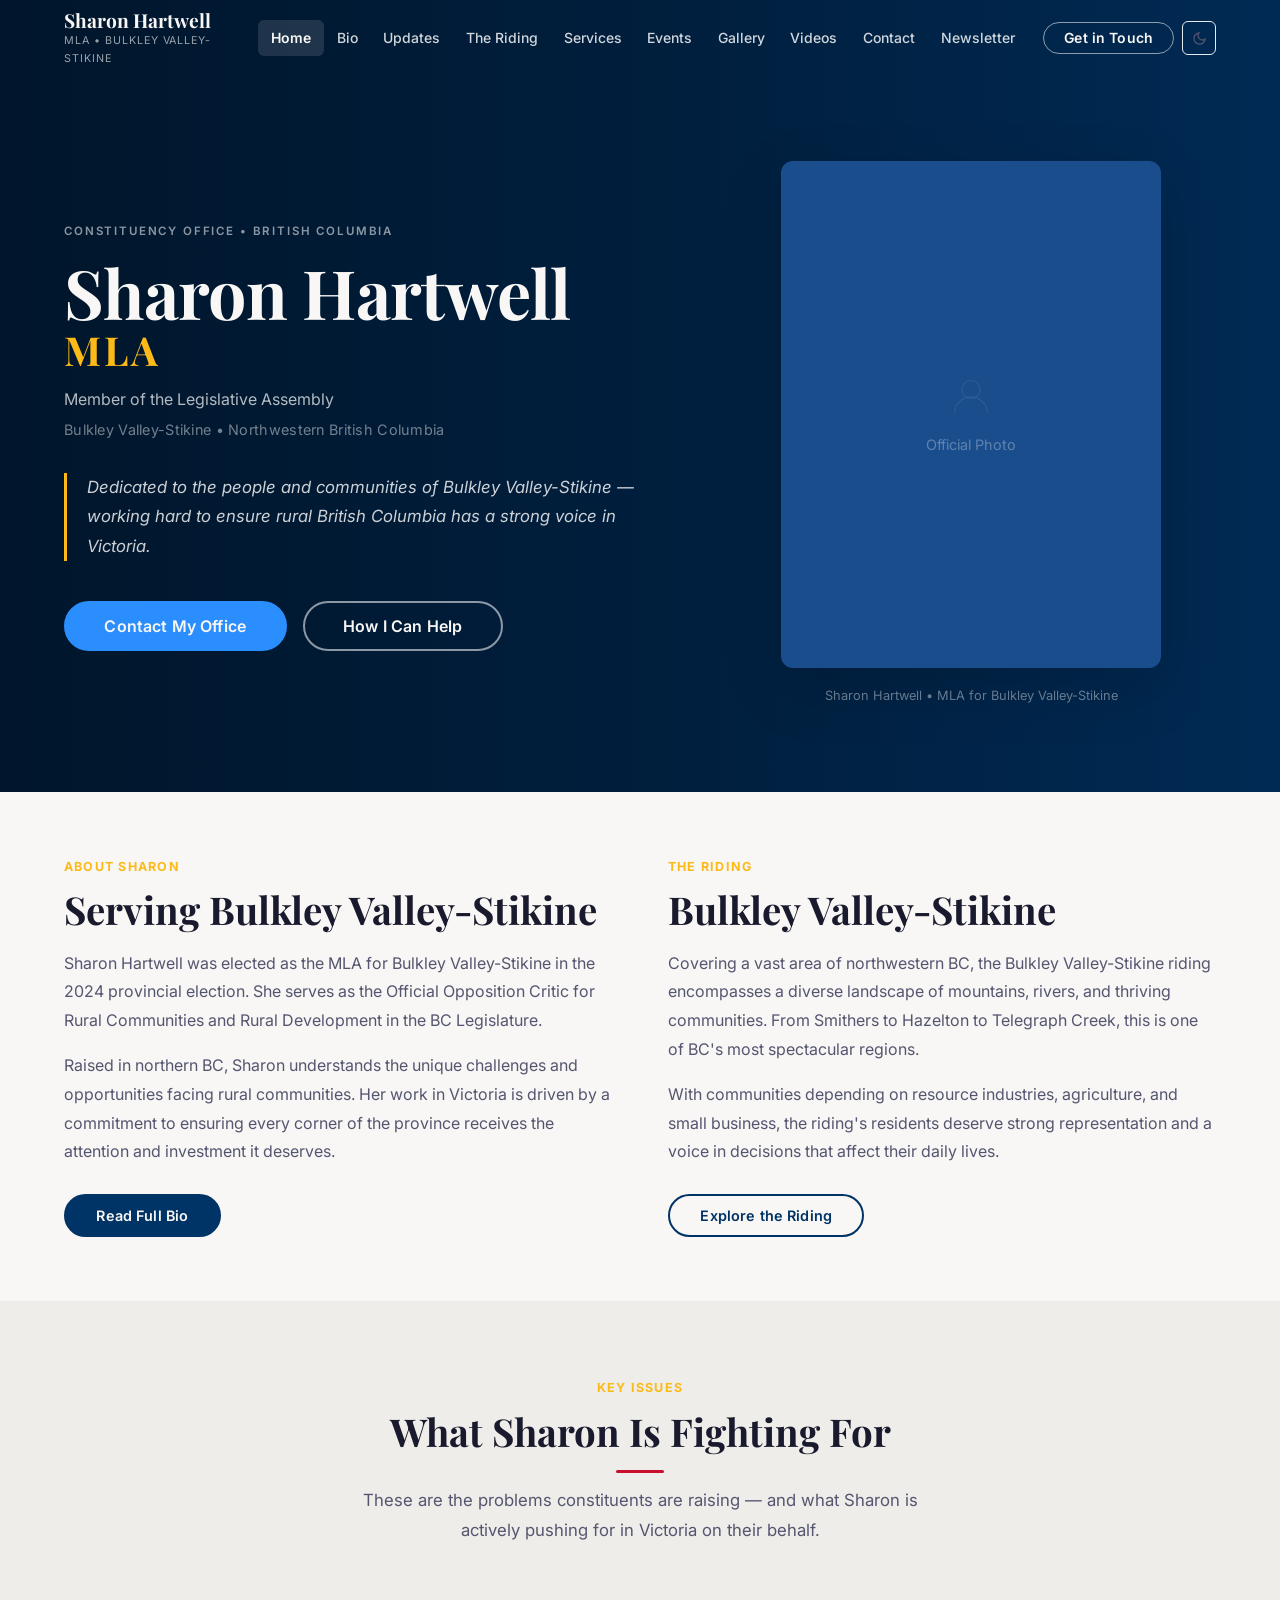
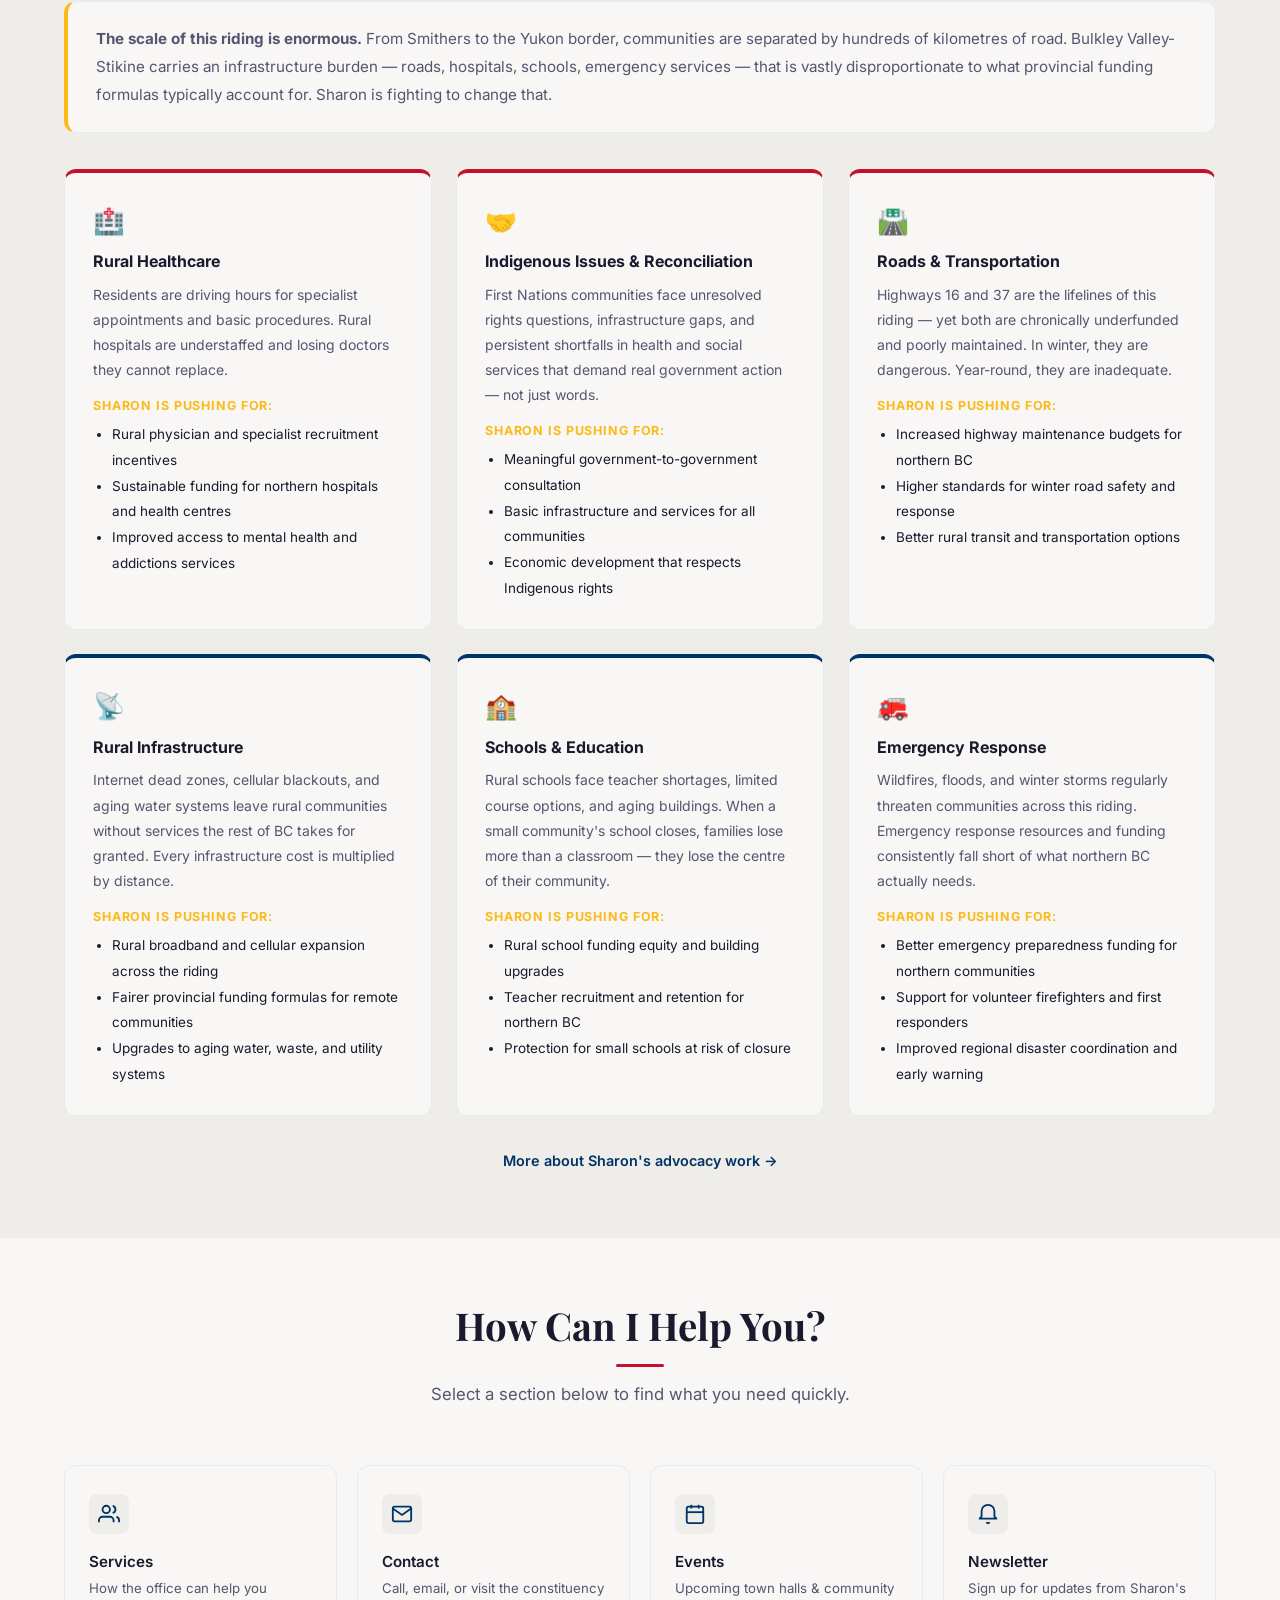
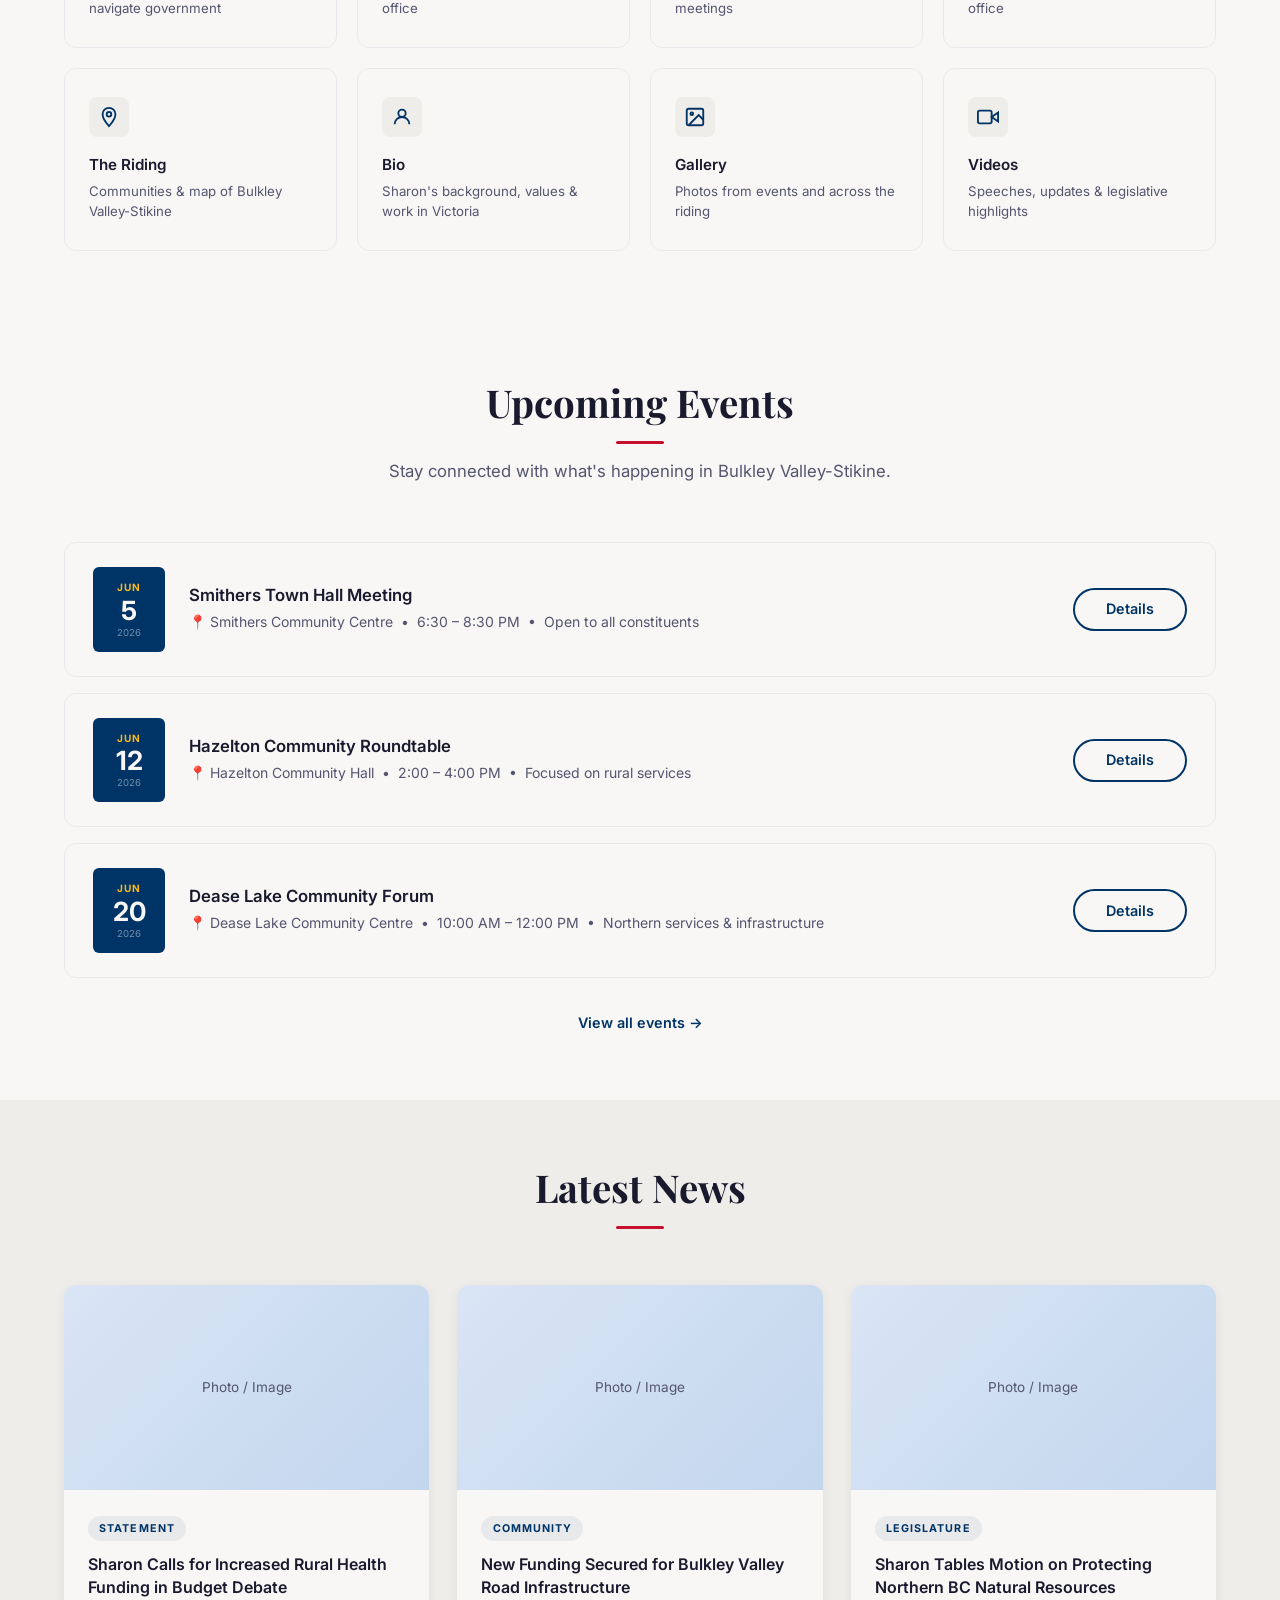
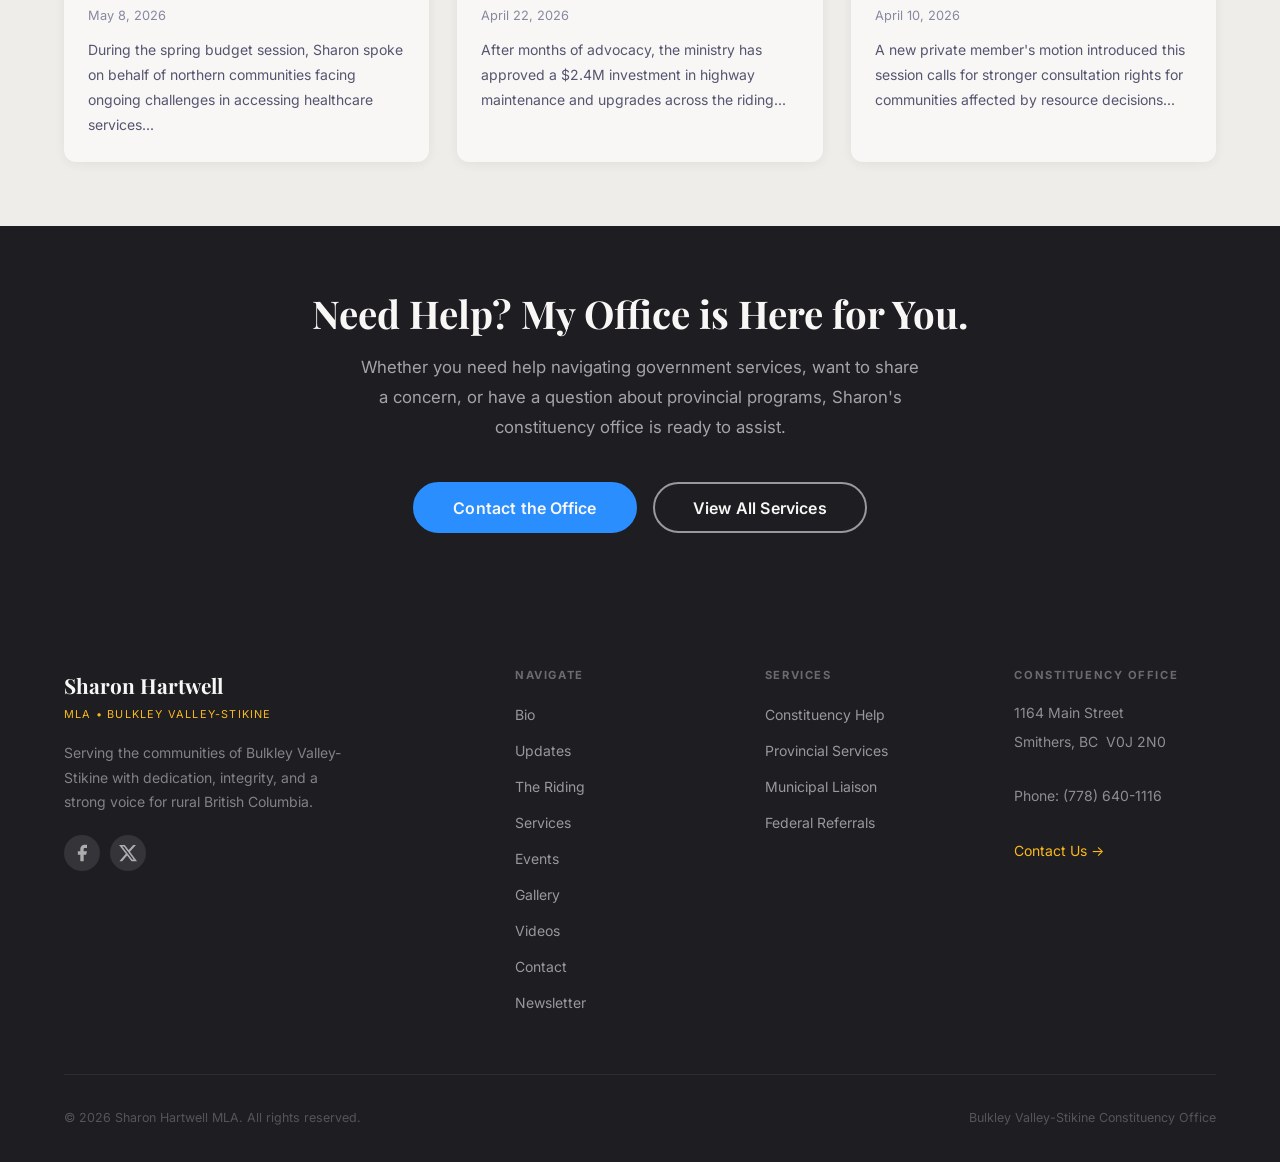
==== commit 2813b6db: "Complete site overhaul: bio, contact, gallery, events, riding map, newsletter, updates, dark mode, a" ====
--- a/index.html
+++ b/index.html
@@ -8,6 +8,13 @@
   <link rel="preconnect" href="https://fonts.googleapis.com" />
   <link rel="preconnect" href="https://fonts.gstatic.com" crossorigin />
   <link href="https://fonts.googleapis.com/css2?family=Inter:wght@400;500;600;700&family=Playfair+Display:wght@400;700&display=swap" rel="stylesheet" />
+  <link rel="icon" type="image/svg+xml" href="images/favicon.svg" />
+  <!-- Open Graph / social sharing -->
+  <meta property="og:type"        content="website" />
+  <meta property="og:title"       content="Sharon Hartwell | MLA for Bulkley Valley-Stikine" />
+  <meta property="og:description" content="Constituency office for Sharon Hartwell, MLA for Bulkley Valley-Stikine, BC. Serving the communities of northwestern British Columbia." />
+  <meta property="og:image"       content="images/og-image.jpg" />
+  <meta name="twitter:card"       content="summary_large_image" />
   <link rel="stylesheet" href="css/styles.css" />
 </head>
 <body>
@@ -28,12 +35,14 @@
       <nav class="nav-links" role="navigation" aria-label="Main navigation">
         <a href="index.html" class="active">Home</a>
         <a href="bio.html">Bio</a>
+        <a href="updates.html">Updates</a>
         <a href="riding.html">The Riding</a>
         <a href="services.html">Services</a>
         <a href="events.html">Events</a>
         <a href="gallery.html">Gallery</a>
         <a href="videos.html">Videos</a>
         <a href="contact.html">Contact</a>
+        <a href="newsletter.html">Newsletter</a>
       </nav>
       <a href="contact.html" class="btn btn--primary nav-cta">Get in Touch</a>
       <button class="nav-toggle" aria-label="Toggle navigation" aria-expanded="false">
@@ -44,12 +53,14 @@
   <nav class="mobile-menu" role="navigation" aria-label="Mobile navigation">
     <a href="index.html">Home</a>
     <a href="bio.html">Bio</a>
+    <a href="updates.html">Updates</a>
     <a href="riding.html">The Riding</a>
     <a href="services.html">Services</a>
     <a href="events.html">Events</a>
     <a href="gallery.html">Gallery</a>
     <a href="videos.html">Videos</a>
     <a href="contact.html">Contact</a>
+    <a href="newsletter.html">Newsletter</a>
   </nav>
 
   <main>
@@ -60,12 +71,12 @@
         <div class="hero-layout">
           <div class="hero-text">
             <div class="hero-eyebrow">
-              <svg width="14" height="14" viewBox="0 0 24 24" fill="none" stroke="currentColor" stroke-width="2.5"><path d="M12 2L2 7l10 5 10-5-10-5zM2 17l10 5 10-5M2 12l10 5 10-5"/></svg>
-              Conservative MLA &bull; British Columbia
+              Constituency Office &bull; British Columbia
             </div>
             <div class="hero-name">Sharon Hartwell</div>
+            <div class="hero-mla">MLA</div>
             <div class="hero-title">Member of the Legislative Assembly</div>
-            <div class="hero-riding">Bulkley Valley-Stikine &bull; Official Opposition Critic, Rural Communities</div>
+            <div class="hero-riding">Bulkley Valley-Stikine &bull; Northwestern British Columbia</div>
             <p class="hero-quote">
               Dedicated to the people and communities of Bulkley Valley-Stikine &mdash; working hard to ensure rural British Columbia has a strong voice in Victoria.
             </p>
@@ -89,8 +100,132 @@
       </div>
     </section>
 
+    <!-- ── Riding Preview ───────────────────────────────── -->
+    <section class="section">
+      <div class="container">
+        <div class="two-col-grid" style="align-items:center;">
+          <div>
+            <p style="font-size:0.78rem;font-weight:700;text-transform:uppercase;letter-spacing:0.1em;color:var(--bc-gold);margin-bottom:0.5rem;">About Sharon</p>
+            <h2 style="margin-bottom:1rem;">Serving Bulkley Valley-Stikine</h2>
+            <p style="margin-bottom:1rem;">Sharon Hartwell was elected as the MLA for Bulkley Valley-Stikine in the 2024 provincial election. She serves as the Official Opposition Critic for Rural Communities and Rural Development in the BC Legislature.</p>
+            <p style="margin-bottom:1.75rem;">Raised in northern BC, Sharon understands the unique challenges and opportunities facing rural communities. Her work in Victoria is driven by a commitment to ensuring every corner of the province receives the attention and investment it deserves.</p>
+            <a href="bio.html" class="btn btn--primary">Read Full Bio</a>
+          </div>
+          <div>
+            <p style="font-size:0.78rem;font-weight:700;text-transform:uppercase;letter-spacing:0.1em;color:var(--bc-gold);margin-bottom:0.5rem;">The Riding</p>
+            <h2 style="margin-bottom:1rem;">Bulkley Valley-Stikine</h2>
+            <p style="margin-bottom:1rem;">Covering a vast area of northwestern BC, the Bulkley Valley-Stikine riding encompasses a diverse landscape of mountains, rivers, and thriving communities. From Smithers to Hazelton to Telegraph Creek, this is one of BC's most spectacular regions.</p>
+            <p style="margin-bottom:1.75rem;">With communities depending on resource industries, agriculture, and small business, the riding's residents deserve strong representation and a voice in decisions that affect their daily lives.</p>
+            <a href="riding.html" class="btn btn--outline">Explore the Riding</a>
+          </div>
+        </div>
+      </div>
+    </section>
+
+    <!-- ── Key Issues ───────────────────────────────────── -->
+    <section class="section section--light">
+      <div class="container">
+        <div class="section-header">
+          <p style="font-size:0.78rem;font-weight:700;text-transform:uppercase;letter-spacing:0.1em;color:var(--bc-gold);margin-bottom:0.5rem;">Key Issues</p>
+          <h2>What Sharon Is Fighting For</h2>
+          <div class="divider"></div>
+          <p>These are the problems constituents are raising — and what Sharon is actively pushing for in Victoria on their behalf.</p>
+        </div>
+
+        <!-- Riding scale context -->
+        <div style="background:var(--card-bg); border:1px solid var(--border); border-left:4px solid var(--bc-gold); border-radius:var(--radius-lg); padding:1.4rem 1.75rem; margin-bottom:2.25rem;">
+          <p style="font-size:0.95rem; line-height:1.85; margin:0;"><strong>The scale of this riding is enormous.</strong> From Smithers to the Yukon border, communities are separated by hundreds of kilometres of road. Bulkley Valley-Stikine carries an infrastructure burden — roads, hospitals, schools, emergency services — that is vastly disproportionate to what provincial funding formulas typically account for. Sharon is fighting to change that.</p>
+        </div>
+
+        <div class="key-issues-grid">
+
+          <!-- 1. Rural Healthcare -->
+          <div class="key-issue-card" style="border-top:4px solid var(--bc-red);">
+            <div style="font-size:1.6rem; margin-bottom:0.65rem;">🏥</div>
+            <h3>Rural Healthcare</h3>
+            <p style="font-size:0.875rem; margin-bottom:0.85rem;">Residents are driving hours for specialist appointments and basic procedures. Rural hospitals are understaffed and losing doctors they cannot replace.</p>
+            <span class="issue-push-label">Sharon is pushing for:</span>
+            <ul>
+              <li>Rural physician and specialist recruitment incentives</li>
+              <li>Sustainable funding for northern hospitals and health centres</li>
+              <li>Improved access to mental health and addictions services</li>
+            </ul>
+          </div>
+
+          <!-- 2. Indigenous Issues -->
+          <div class="key-issue-card" style="border-top:4px solid var(--bc-red);">
+            <div style="font-size:1.6rem; margin-bottom:0.65rem;">🤝</div>
+            <h3>Indigenous Issues &amp; Reconciliation</h3>
+            <p style="font-size:0.875rem; margin-bottom:0.85rem;">First Nations communities face unresolved rights questions, infrastructure gaps, and persistent shortfalls in health and social services that demand real government action — not just words.</p>
+            <span class="issue-push-label">Sharon is pushing for:</span>
+            <ul>
+              <li>Meaningful government-to-government consultation</li>
+              <li>Basic infrastructure and services for all communities</li>
+              <li>Economic development that respects Indigenous rights</li>
+            </ul>
+          </div>
+
+          <!-- 3. Roads & Transportation -->
+          <div class="key-issue-card" style="border-top:4px solid var(--bc-red);">
+            <div style="font-size:1.6rem; margin-bottom:0.65rem;">🛣️</div>
+            <h3>Roads &amp; Transportation</h3>
+            <p style="font-size:0.875rem; margin-bottom:0.85rem;">Highways 16 and 37 are the lifelines of this riding — yet both are chronically underfunded and poorly maintained. In winter, they are dangerous. Year-round, they are inadequate.</p>
+            <span class="issue-push-label">Sharon is pushing for:</span>
+            <ul>
+              <li>Increased highway maintenance budgets for northern BC</li>
+              <li>Higher standards for winter road safety and response</li>
+              <li>Better rural transit and transportation options</li>
+            </ul>
+          </div>
+
+          <!-- 4. Rural Infrastructure -->
+          <div class="key-issue-card" style="border-top:4px solid var(--navy);">
+            <div style="font-size:1.6rem; margin-bottom:0.65rem;">📡</div>
+            <h3>Rural Infrastructure</h3>
+            <p style="font-size:0.875rem; margin-bottom:0.85rem;">Internet dead zones, cellular blackouts, and aging water systems leave rural communities without services the rest of BC takes for granted. Every infrastructure cost is multiplied by distance.</p>
+            <span class="issue-push-label">Sharon is pushing for:</span>
+            <ul>
+              <li>Rural broadband and cellular expansion across the riding</li>
+              <li>Fairer provincial funding formulas for remote communities</li>
+              <li>Upgrades to aging water, waste, and utility systems</li>
+            </ul>
+          </div>
+
+          <!-- 5. Schools & Education -->
+          <div class="key-issue-card" style="border-top:4px solid var(--navy);">
+            <div style="font-size:1.6rem; margin-bottom:0.65rem;">🏫</div>
+            <h3>Schools &amp; Education</h3>
+            <p style="font-size:0.875rem; margin-bottom:0.85rem;">Rural schools face teacher shortages, limited course options, and aging buildings. When a small community's school closes, families lose more than a classroom — they lose the centre of their community.</p>
+            <span class="issue-push-label">Sharon is pushing for:</span>
+            <ul>
+              <li>Rural school funding equity and building upgrades</li>
+              <li>Teacher recruitment and retention for northern BC</li>
+              <li>Protection for small schools at risk of closure</li>
+            </ul>
+          </div>
+
+          <!-- 6. Emergency Response -->
+          <div class="key-issue-card" style="border-top:4px solid var(--navy);">
+            <div style="font-size:1.6rem; margin-bottom:0.65rem;">🚒</div>
+            <h3>Emergency Response</h3>
+            <p style="font-size:0.875rem; margin-bottom:0.85rem;">Wildfires, floods, and winter storms regularly threaten communities across this riding. Emergency response resources and funding consistently fall short of what northern BC actually needs.</p>
+            <span class="issue-push-label">Sharon is pushing for:</span>
+            <ul>
+              <li>Better emergency preparedness funding for northern communities</li>
+              <li>Support for volunteer firefighters and first responders</li>
+              <li>Improved regional disaster coordination and early warning</li>
+            </ul>
+          </div>
+
+        </div>
+        <div class="text-center">
+          <a href="bio.html" class="view-all">More about Sharon's advocacy work &rarr;</a>
+        </div>
+      </div>
+    </section>
+
     <!-- ── Quick Navigation ──────────────────────────────── -->
-    <section class="section section--light">
+    <section class="section">
       <div class="container">
         <div class="section-header">
           <h2>How Can I Help You?</h2>
@@ -99,36 +234,52 @@
         </div>
         <div class="quick-nav-grid">
 
+          <a href="services.html" class="qn-card">
+            <div class="qn-icon">
+              <svg width="22" height="22" viewBox="0 0 24 24" fill="none" stroke="currentColor" stroke-width="2"><path d="M17 21v-2a4 4 0 0 0-4-4H5a4 4 0 0 0-4 4v2"/><circle cx="9" cy="7" r="4"/><path d="M23 21v-2a4 4 0 0 0-3-3.87"/><path d="M16 3.13a4 4 0 0 1 0 7.75"/></svg>
+            </div>
+            <div class="qn-title">Services</div>
+            <div class="qn-desc">How the office can help you navigate government</div>
+          </a>
+
+          <a href="contact.html" class="qn-card">
+            <div class="qn-icon">
+              <svg width="22" height="22" viewBox="0 0 24 24" fill="none" stroke="currentColor" stroke-width="2"><path d="M4 4h16c1.1 0 2 .9 2 2v12c0 1.1-.9 2-2 2H4c-1.1 0-2-.9-2-2V6c0-1.1.9-2 2-2z"/><polyline points="22,6 12,13 2,6"/></svg>
+            </div>
+            <div class="qn-title">Contact</div>
+            <div class="qn-desc">Call, email, or visit the constituency office</div>
+          </a>
+
+          <a href="events.html" class="qn-card">
+            <div class="qn-icon">
+              <svg width="22" height="22" viewBox="0 0 24 24" fill="none" stroke="currentColor" stroke-width="2"><rect x="3" y="4" width="18" height="18" rx="2" ry="2"/><line x1="16" y1="2" x2="16" y2="6"/><line x1="8" y1="2" x2="8" y2="6"/><line x1="3" y1="10" x2="21" y2="10"/></svg>
+            </div>
+            <div class="qn-title">Events</div>
+            <div class="qn-desc">Upcoming town halls &amp; community meetings</div>
+          </a>
+
+          <a href="newsletter.html" class="qn-card">
+            <div class="qn-icon">
+              <svg width="22" height="22" viewBox="0 0 24 24" fill="none" stroke="currentColor" stroke-width="2"><path d="M22 17H2a3 3 0 0 0 3-3V9a7 7 0 0 1 14 0v5a3 3 0 0 0 3 3zm-8.27 4a2 2 0 0 1-3.46 0"/></svg>
+            </div>
+            <div class="qn-title">Newsletter</div>
+            <div class="qn-desc">Sign up for updates from Sharon's office</div>
+          </a>
+
+          <a href="riding.html" class="qn-card">
+            <div class="qn-icon">
+              <svg width="22" height="22" viewBox="0 0 24 24" fill="none" stroke="currentColor" stroke-width="2"><path d="M12 2C8.13 2 5 5.13 5 9c0 5.25 7 13 7 13s7-7.75 7-13c0-3.87-3.13-7-7-7z"/><circle cx="12" cy="9" r="2.5"/></svg>
+            </div>
+            <div class="qn-title">The Riding</div>
+            <div class="qn-desc">Communities &amp; map of Bulkley Valley-Stikine</div>
+          </a>
+
           <a href="bio.html" class="qn-card">
             <div class="qn-icon">
               <svg width="22" height="22" viewBox="0 0 24 24" fill="none" stroke="currentColor" stroke-width="2"><circle cx="12" cy="8" r="4"/><path d="M4 20c0-4.418 3.582-8 8-8s8 3.582 8 8"/></svg>
             </div>
             <div class="qn-title">Bio</div>
-            <div class="qn-desc">Learn about Sharon's background and values</div>
-          </a>
-
-          <a href="riding.html" class="qn-card">
-            <div class="qn-icon">
-              <svg width="22" height="22" viewBox="0 0 24 24" fill="none" stroke="currentColor" stroke-width="2"><path d="M12 2C8.13 2 5 5.13 5 9c0 5.25 7 13 7 13s7-7.75 7-13c0-3.87-3.13-7-7-7z"/><circle cx="12" cy="9" r="2.5"/></svg>
-            </div>
-            <div class="qn-title">The Riding</div>
-            <div class="qn-desc">About Bulkley Valley-Stikine communities</div>
-          </a>
-
-          <a href="services.html" class="qn-card">
-            <div class="qn-icon">
-              <svg width="22" height="22" viewBox="0 0 24 24" fill="none" stroke="currentColor" stroke-width="2"><path d="M17 21v-2a4 4 0 0 0-4-4H5a4 4 0 0 0-4 4v2"/><circle cx="9" cy="7" r="4"/><path d="M23 21v-2a4 4 0 0 0-3-3.87"/><path d="M16 3.13a4 4 0 0 1 0 7.75"/></svg>
-            </div>
-            <div class="qn-title">Services</div>
-            <div class="qn-desc">Constituency, provincial, municipal &amp; federal</div>
-          </a>
-
-          <a href="events.html" class="qn-card">
-            <div class="qn-icon">
-              <svg width="22" height="22" viewBox="0 0 24 24" fill="none" stroke="currentColor" stroke-width="2"><rect x="3" y="4" width="18" height="18" rx="2" ry="2"/><line x1="16" y1="2" x2="16" y2="6"/><line x1="8" y1="2" x2="8" y2="6"/><line x1="3" y1="10" x2="21" y2="10"/></svg>
-            </div>
-            <div class="qn-title">Events</div>
-            <div class="qn-desc">Upcoming community events &amp; town halls</div>
+            <div class="qn-desc">Sharon's background, values &amp; work in Victoria</div>
           </a>
 
           <a href="gallery.html" class="qn-card">
@@ -136,7 +287,7 @@
               <svg width="22" height="22" viewBox="0 0 24 24" fill="none" stroke="currentColor" stroke-width="2"><rect x="3" y="3" width="18" height="18" rx="2" ry="2"/><circle cx="8.5" cy="8.5" r="1.5"/><polyline points="21 15 16 10 5 21"/></svg>
             </div>
             <div class="qn-title">Gallery</div>
-            <div class="qn-desc">Photos from events and the riding</div>
+            <div class="qn-desc">Photos from events and across the riding</div>
           </a>
 
           <a href="videos.html" class="qn-card">
@@ -145,22 +296,6 @@
             </div>
             <div class="qn-title">Videos</div>
             <div class="qn-desc">Speeches, updates &amp; legislative highlights</div>
-          </a>
-
-          <a href="contact.html" class="qn-card">
-            <div class="qn-icon">
-              <svg width="22" height="22" viewBox="0 0 24 24" fill="none" stroke="currentColor" stroke-width="2"><path d="M4 4h16c1.1 0 2 .9 2 2v12c0 1.1-.9 2-2 2H4c-1.1 0-2-.9-2-2V6c0-1.1.9-2 2-2z"/><polyline points="22,6 12,13 2,6"/></svg>
-            </div>
-            <div class="qn-title">Contact</div>
-            <div class="qn-desc">Reach Sharon's constituency office</div>
-          </a>
-
-          <a href="services.html#news" class="qn-card">
-            <div class="qn-icon">
-              <svg width="22" height="22" viewBox="0 0 24 24" fill="none" stroke="currentColor" stroke-width="2"><path d="M14 2H6a2 2 0 0 0-2 2v16a2 2 0 0 0 2 2h12a2 2 0 0 0 2-2V8z"/><polyline points="14 2 14 8 20 8"/><line x1="16" y1="13" x2="8" y2="13"/><line x1="16" y1="17" x2="8" y2="17"/><polyline points="10 9 9 9 8 9"/></svg>
-            </div>
-            <div class="qn-title">News &amp; Updates</div>
-            <div class="qn-desc">Latest announcements from the office</div>
           </a>
 
         </div>
@@ -198,8 +333,8 @@
               <div class="event-date__year">2026</div>
             </div>
             <div class="event-info">
-              <h3>Burns Lake Community Roundtable</h3>
-              <p>&#128205; Burns Lake Village Hall &nbsp;&bull;&nbsp; 2:00 – 4:00 PM &nbsp;&bull;&nbsp; Focused on rural services</p>
+              <h3>Hazelton Community Roundtable</h3>
+              <p>&#128205; Hazelton Community Hall &nbsp;&bull;&nbsp; 2:00 – 4:00 PM &nbsp;&bull;&nbsp; Focused on rural services</p>
             </div>
             <a href="events.html" class="btn btn--outline">Details</a>
           </div>
@@ -211,8 +346,8 @@
               <div class="event-date__year">2026</div>
             </div>
             <div class="event-info">
-              <h3>Houston Seniors' Forum</h3>
-              <p>&#128205; Houston Complex &nbsp;&bull;&nbsp; 10:00 AM – 12:00 PM &nbsp;&bull;&nbsp; Healthcare &amp; seniors' services</p>
+              <h3>Dease Lake Community Forum</h3>
+              <p>&#128205; Dease Lake Community Centre &nbsp;&bull;&nbsp; 10:00 AM – 12:00 PM &nbsp;&bull;&nbsp; Northern services &amp; infrastructure</p>
             </div>
             <a href="events.html" class="btn btn--outline">Details</a>
           </div>
@@ -264,28 +399,6 @@
             </div>
           </div>
 
-        </div>
-      </div>
-    </section>
-
-    <!-- ── About Preview ─────────────────────────────────── -->
-    <section class="section">
-      <div class="container">
-        <div style="display:grid; grid-template-columns:1fr 1fr; gap:3.5rem; align-items:center;">
-          <div>
-            <p style="font-size:0.78rem;font-weight:700;text-transform:uppercase;letter-spacing:0.1em;color:var(--bc-gold);margin-bottom:0.5rem;">About Sharon</p>
-            <h2 style="margin-bottom:1rem;">Serving Bulkley Valley-Stikine</h2>
-            <p style="margin-bottom:1rem;">Sharon Hartwell was elected as the MLA for Bulkley Valley-Stikine in the 2024 provincial election, becoming the first Conservative MLA to represent this riding in a generation. She serves as the Official Opposition Critic for Rural Communities and Rural Development.</p>
-            <p style="margin-bottom:1.75rem;">Raised in northern BC, Sharon understands the unique challenges and opportunities facing rural communities. Her work in Victoria is driven by a commitment to ensuring every corner of the province receives the attention and investment it deserves.</p>
-            <a href="bio.html" class="btn btn--primary">Read Full Bio</a>
-          </div>
-          <div>
-            <p style="font-size:0.78rem;font-weight:700;text-transform:uppercase;letter-spacing:0.1em;color:var(--bc-gold);margin-bottom:0.5rem;">The Riding</p>
-            <h2 style="margin-bottom:1rem;">Bulkley Valley-Stikine</h2>
-            <p style="margin-bottom:1rem;">Covering a vast area of northwestern BC, the Bulkley Valley-Stikine riding encompasses a diverse landscape of mountains, rivers, and thriving communities. From Smithers to Burns Lake to Telegraph Creek, this is one of BC's most spectacular regions.</p>
-            <p style="margin-bottom:1.75rem;">With communities depending on resource industries, agriculture, and small business, the riding's residents deserve strong representation and a voice in decisions that affect their daily lives.</p>
-            <a href="riding.html" class="btn btn--outline">Explore the Riding</a>
-          </div>
         </div>
       </div>
     </section>
@@ -312,17 +425,27 @@
           <div class="footer-brand__name">Sharon Hartwell</div>
           <div class="footer-brand__title">MLA &bull; Bulkley Valley-Stikine</div>
           <p>Serving the communities of Bulkley Valley-Stikine with dedication, integrity, and a strong voice for rural British Columbia.</p>
+          <div class="social-icons">
+            <a href="https://www.facebook.com/p/Sharon-Hartwell-MLA-Bulkley-Valley-Stikine-61552851267530/" target="_blank" rel="noopener noreferrer" aria-label="Facebook">
+              <svg width="20" height="20" viewBox="0 0 24 24" fill="currentColor"><path d="M18 2h-3a5 5 0 0 0-5 5v3H7v4h3v8h4v-8h3l1-4h-4V7a1 1 0 0 1 1-1h3z"/></svg>
+            </a>
+            <a href="https://x.com/SharonMLA" target="_blank" rel="noopener noreferrer" aria-label="X (Twitter)">
+              <svg width="20" height="20" viewBox="0 0 24 24" fill="currentColor"><path d="M18.244 2.25h3.308l-7.227 8.26 8.502 11.24H16.17l-5.214-6.817L4.99 21.75H1.68l7.73-8.835L1.254 2.25H8.08l4.713 6.231zm-1.161 17.52h1.833L7.084 4.126H5.117z"/></svg>
+            </a>
+          </div>
         </div>
         <div class="footer-col">
           <h4>Navigate</h4>
           <ul>
             <li><a href="bio.html">Bio</a></li>
+            <li><a href="updates.html">Updates</a></li>
             <li><a href="riding.html">The Riding</a></li>
             <li><a href="services.html">Services</a></li>
             <li><a href="events.html">Events</a></li>
             <li><a href="gallery.html">Gallery</a></li>
             <li><a href="videos.html">Videos</a></li>
             <li><a href="contact.html">Contact</a></li>
+            <li><a href="newsletter.html">Newsletter</a></li>
           </ul>
         </div>
         <div class="footer-col">
@@ -339,15 +462,14 @@
           <p>1164 Main Street</p>
           <p>Smithers, BC &nbsp;V0J 2N0</p>
           <br />
-          <p>Phone: [Phone Number]</p>
-          <p>Fax: [Fax Number]</p>
+          <p>Phone: (778) 640-1116</p>
           <br />
           <p><a href="contact.html" class="footer-gold-link">Contact Us &rarr;</a></p>
         </div>
       </div>
       <div class="footer-bottom">
         <p>&copy; 2026 Sharon Hartwell MLA. All rights reserved.</p>
-        <p>MLA for Bulkley Valley-Stikine &bull; Conservative Party of BC</p>
+        <p>Bulkley Valley-Stikine Constituency Office</p>
       </div>
     </div>
   </footer>
--- a/css/styles.css
+++ b/css/styles.css
@@ -32,6 +32,7 @@
   --radius-lg:   12px;
   --radius-pill: 999px;
   --transition:  220ms ease;
+  --card-bg:     var(--white);
 }
 
 /* --- Reset --- */
@@ -247,33 +248,53 @@
 
 /* --- Home Hero --- */
 .home-hero {
-  background: var(--navy);
-  min-height: 80vh;
+  /* To add a regional background image, place a photo at images/hero-bg.jpg
+     (e.g. Hudson Bay Mountain or a NW BC landscape) and uncomment the line below: */
+  /* background-image: url('../images/hero-bg.jpg'); */
+  background-color: var(--navy);
+  background-size: cover;
+  background-position: center top;
+  min-height: 88vh;
   display: flex;
   align-items: center;
   position: relative;
   margin-top: calc(-1 * var(--nav-height));
   padding-top: var(--nav-height);
 }
+.home-hero::before {
+  content: '';
+  position: absolute;
+  inset: 0;
+  background: linear-gradient(to right, rgba(0,15,30,0.82) 0%, rgba(0,15,30,0.55) 55%, rgba(0,15,30,0.25) 100%);
+  z-index: 0;
+}
 .home-hero .container { position: relative; z-index: 1; padding: 4rem 1.5rem; width: 100%; }
 .hero-layout          { display: grid; grid-template-columns: 1.1fr 0.9fr; gap: 4rem; align-items: center; }
 .hero-text            { color: var(--white); }
 .hero-eyebrow {
   display: inline-flex; align-items: center; gap: 0.5rem;
-  color: var(--bc-gold);
-  font-size: 0.75rem; font-weight: 600;
-  text-transform: uppercase; letter-spacing: 0.13em;
-  margin-bottom: 1.25rem;
+  color: rgba(255,255,255,0.55);
+  font-size: 0.72rem; font-weight: 600;
+  text-transform: uppercase; letter-spacing: 0.16em;
+  margin-bottom: 1rem;
 }
 .hero-name {
   font-family: 'Playfair Display', Georgia, serif;
   font-size: clamp(2.75rem, 5.5vw, 4.25rem);
   font-weight: 700; color: var(--white);
-  line-height: 1.05; margin-bottom: 0.65rem;
+  line-height: 1.05; margin-bottom: 0.15rem;
   letter-spacing: -0.01em;
 }
-.hero-title  { font-size: 1.1rem; color: var(--bc-gold); font-weight: 500; margin-bottom: 0.4rem; font-family: 'Inter', sans-serif; }
-.hero-riding { font-size: 0.95rem; color: rgba(255,255,255,0.55); margin-bottom: 2rem; font-weight: 400; }
+.hero-mla {
+  font-family: 'Playfair Display', Georgia, serif;
+  font-size: clamp(1.6rem, 3.2vw, 2.5rem);
+  font-weight: 700; color: var(--bc-gold);
+  letter-spacing: 0.08em;
+  text-transform: uppercase;
+  line-height: 1; margin-bottom: 1.1rem;
+}
+.hero-title  { font-size: 1rem; color: rgba(255,255,255,0.7); font-weight: 400; margin-bottom: 0.3rem; font-family: 'Inter', sans-serif; }
+.hero-riding { font-size: 0.9rem; color: rgba(255,255,255,0.45); margin-bottom: 2rem; font-weight: 400; letter-spacing: 0.02em; }
 .hero-quote {
   font-size: 1.05rem; color: rgba(255,255,255,0.8);
   font-style: italic; line-height: 1.75;
@@ -492,6 +513,235 @@
 .highlight-card h4 { font-size: 0.73rem; text-transform: uppercase; letter-spacing: 0.1em; color: var(--medium-text); margin-bottom: 0.35rem; font-family: 'Inter', system-ui, sans-serif; }
 .highlight-card p  { font-size: 0.93rem; font-weight: 600; color: var(--dark-text); margin: 0; }
 
+/* --- Update Feed (updates.html) --- */
+.update-card {
+  padding: 2rem 0;
+}
+.update-card__meta {
+  display: flex;
+  align-items: center;
+  gap: 0.75rem;
+  margin-bottom: 0.75rem;
+}
+.update-card__date {
+  font-size: 0.8rem;
+  color: var(--medium-text);
+  font-weight: 500;
+}
+.update-card__category {
+  font-size: 0.72rem;
+  font-weight: 700;
+  text-transform: uppercase;
+  letter-spacing: 0.08em;
+  padding: 0.2rem 0.65rem;
+  border-radius: 999px;
+}
+.update-cat--legislature { background: #dce8f8; color: #1a4a80; }
+.update-cat--advocacy    { background: #fef3d0; color: #7a5200; }
+.update-cat--info        { background: #d8f5e8; color: #1a5c38; }
+.update-cat--community   { background: #ede8f8; color: #4a2a80; }
+.update-card__title {
+  font-size: clamp(1.1rem, 2vw, 1.3rem);
+  margin-bottom: 1rem;
+  color: var(--dark-text);
+}
+.update-card__body p    { margin-bottom: 0.85rem; font-size: 0.95rem; }
+.update-card__body p:last-child { margin-bottom: 0; }
+.update-card__body a    { color: var(--navy); }
+.update-card__body a:hover { text-decoration: underline; }
+.update-card__footer {
+  margin-top: 1.25rem;
+  padding-top: 1rem;
+  border-top: 1px solid var(--border);
+}
+.update-card__contact {
+  font-size: 0.875rem;
+  font-weight: 600;
+  color: var(--navy);
+}
+.update-card__contact:hover { text-decoration: underline; }
+.update-divider {
+  border: none;
+  border-top: 1px solid var(--border);
+}
+body.dark-mode .update-cat--legislature { background: #1a2e4a; color: #90b8f0; }
+body.dark-mode .update-cat--advocacy    { background: #3a2c00; color: #f0c850; }
+body.dark-mode .update-cat--info        { background: #0d2e1a; color: #60d090; }
+body.dark-mode .update-cat--community   { background: #1e1040; color: #b090f0; }
+body.dark-mode .update-card__title      { color: var(--dark-text); }
+body.dark-mode .update-card__body a     { color: #a0c0ff; }
+body.dark-mode .update-card__contact    { color: #a0c0ff; }
+body.dark-mode .update-card__footer     { border-color: var(--border); }
+body.dark-mode .update-divider          { border-color: var(--border); }
+
+/* --- Resource Cards (Services page) --- */
+.resource-grid {
+  display: grid;
+  grid-template-columns: repeat(2, 1fr);
+  gap: 1.5rem;
+}
+.resource-card {
+  background: var(--card-bg);
+  border: 1px solid var(--border);
+  border-radius: var(--radius-lg);
+  overflow: hidden;
+}
+.resource-card__header {
+  display: flex;
+  align-items: center;
+  gap: 0.85rem;
+  background: var(--navy);
+  padding: 1rem 1.5rem;
+}
+.resource-card__header span { font-size: 1.45rem; line-height: 1; }
+.resource-card__header h3 {
+  font-family: 'Inter', system-ui, sans-serif;
+  font-size: 1rem;
+  font-weight: 700;
+  color: var(--white);
+  margin: 0;
+}
+.resource-list {
+  list-style: none;
+  padding: 0;
+  margin: 0;
+}
+.resource-list li {
+  padding: 0.9rem 1.5rem;
+  border-bottom: 1px solid var(--border);
+  font-size: 0.9rem;
+  line-height: 1.55;
+}
+.resource-list li:last-child { border-bottom: none; }
+.resource-list li strong {
+  display: block;
+  font-weight: 600;
+  font-size: 0.875rem;
+  color: var(--dark-text);
+  margin-bottom: 0.18rem;
+}
+.resource-list a { color: var(--navy); }
+.resource-list a:hover { text-decoration: underline; }
+.resource-phone {
+  font-size: 1.05rem;
+  font-weight: 700;
+  color: var(--bc-red);
+  letter-spacing: 0.02em;
+}
+body.dark-mode .resource-card         { background: var(--card-bg); border-color: var(--border); }
+body.dark-mode .resource-card__header { background: var(--navy-dark); }
+body.dark-mode .resource-list li      { border-color: var(--border); }
+body.dark-mode .resource-list li strong { color: var(--dark-text); }
+body.dark-mode .resource-list a       { color: #a0c0ff; }
+
+/* --- Key Issues Grid --- */
+.key-issues-grid {
+  display: grid;
+  grid-template-columns: repeat(3, 1fr);
+  gap: 1.5rem;
+  margin-bottom: 2rem;
+}
+.key-issue-card {
+  padding: 1.75rem;
+  background: var(--card-bg);
+  border-radius: var(--radius-lg);
+  border: 1px solid var(--border);
+}
+.key-issue-card h3 {
+  font-family: 'Inter', system-ui, sans-serif;
+  font-size: 1rem;
+  font-weight: 700;
+  margin-bottom: 0.65rem;
+  color: var(--dark-text);
+}
+.key-issue-card .issue-push-label {
+  font-size: 0.78rem;
+  font-weight: 700;
+  text-transform: uppercase;
+  letter-spacing: 0.07em;
+  color: var(--bc-gold);
+  margin-bottom: 0.4rem;
+  display: block;
+}
+.key-issue-card ul {
+  font-size: 0.845rem;
+  padding-left: 1.2rem;
+  list-style: disc;
+  line-height: 1.9;
+}
+
+/* --- Legislature Activity (Bio page) --- */
+.leg-grid {
+  display: grid;
+  grid-template-columns: repeat(auto-fit, minmax(270px, 1fr));
+  gap: 1.5rem;
+}
+.leg-card {
+  background: var(--white);
+  border: 1px solid var(--border);
+  border-top: 3px solid var(--bc-gold);
+  border-radius: var(--radius-lg);
+  padding: 1.75rem;
+}
+.leg-card__date {
+  font-size: 0.78rem;
+  text-transform: uppercase;
+  letter-spacing: 0.08em;
+  color: var(--medium-text);
+  margin-bottom: 0.55rem;
+  font-family: 'Inter', sans-serif;
+}
+.leg-card__type {
+  display: inline-block;
+  font-size: 0.78rem;
+  font-weight: 600;
+  font-family: 'Inter', sans-serif;
+  color: var(--navy);
+  background: var(--light-bg);
+  padding: 0.2rem 0.65rem;
+  border-radius: 999px;
+  margin-bottom: 0.85rem;
+}
+.leg-card h4 { margin-bottom: 0.6rem; font-size: 0.97rem; }
+.leg-card p  { font-size: 0.88rem; line-height: 1.7; }
+
+/* --- Community Action Grid (Bio page) --- */
+.action-grid {
+  display: grid;
+  grid-template-columns: repeat(3, 1fr);
+  gap: 1.25rem;
+}
+.action-photo {
+  border-radius: var(--radius-lg);
+  overflow: hidden;
+  border: 1px solid var(--border);
+  background: var(--light-bg);
+}
+.action-photo__placeholder {
+  aspect-ratio: 4/3;
+  display: flex;
+  align-items: center;
+  justify-content: center;
+  color: var(--medium-text);
+  background: var(--light-bg);
+}
+.action-photo__label {
+  padding: 0.85rem 1rem;
+  background: var(--white);
+}
+.action-photo__place {
+  display: block;
+  font-weight: 600;
+  font-size: 0.88rem;
+  color: var(--dark-text);
+}
+.action-photo__event {
+  display: block;
+  font-size: 0.82rem;
+  color: var(--medium-text);
+  margin-top: 0.2rem;
+}
+
 /* --- Riding --- */
 .riding-stats { display: grid; grid-template-columns: repeat(auto-fill, minmax(170px, 1fr)); gap: 1.25rem; margin-bottom: 3rem; }
 .stat-card {
@@ -507,12 +757,13 @@
 .community-card {
   padding: 1.35rem; background: var(--white);
   border: 1px solid var(--border); border-radius: var(--radius-lg);
-  text-align: center;
+  text-align: center; display: block; text-decoration: none; color: inherit;
   transition: border-color var(--transition), box-shadow var(--transition), transform var(--transition);
 }
-.community-card:hover { border-color: var(--navy); }
-.community-card h3    { font-size: 1rem; font-family: 'Inter', system-ui, sans-serif; font-weight: 600; margin-bottom: 0.2rem; }
+.community-card:hover { border-color: var(--navy); box-shadow: var(--shadow-sm); transform: translateY(-2px); text-decoration: none; }
+.community-card h3    { font-size: 1rem; font-family: 'Inter', system-ui, sans-serif; font-weight: 600; margin-bottom: 0.2rem; color: var(--dark-text); }
 .community-card p     { font-size: 0.82rem; }
+.community-card .community-link { font-size: 0.75rem; color: var(--navy); font-weight: 600; margin-top: 0.5rem; display: block; }
 .map-placeholder {
   width: 100%; height: 340px;
   background: linear-gradient(135deg, #dae5f5 0%, #bcd0ea 100%);
@@ -579,6 +830,9 @@
 .footer-col p            { font-size: 0.875rem; color: rgba(255,255,255,0.5); margin-bottom: 0.4rem; line-height: 1.6; }
 .footer-gold-link        { color: var(--bc-gold) !important; }
 .footer-gold-link:hover  { color: var(--bc-gold-dark) !important; text-decoration: none !important; }
+.social-icons { display: flex; gap: 0.65rem; margin-top: 1.25rem; }
+.social-icons a { display: flex; align-items: center; justify-content: center; width: 36px; height: 36px; border-radius: 50%; background: rgba(255,255,255,0.1); color: rgba(255,255,255,0.6); transition: background var(--transition), color var(--transition); }
+.social-icons a:hover { background: var(--bc-gold); color: var(--charcoal); text-decoration: none; }
 .footer-bottom {
   border-top: 1px solid rgba(255,255,255,0.07);
   padding-top: 2rem;
@@ -602,6 +856,14 @@
 }
 .view-all:hover { gap: 0.6rem; text-decoration: none; }
 
+/* Two-column content grid (used across multiple pages as inline style replacement) */
+.two-col-grid {
+  display: grid;
+  grid-template-columns: 1fr 1fr;
+  gap: 3.5rem;
+  align-items: start;
+}
+
 /* ============================================================
    RESPONSIVE
    ============================================================ */
@@ -615,6 +877,7 @@
   :root { --nav-height: 64px; }
   .nav-links, .nav-cta { display: none; }
   .nav-toggle          { display: flex; }
+  .two-col-grid        { grid-template-columns: 1fr; gap: 2rem; }
   .section             { padding: 4rem 0; }
   .hero-layout         { grid-template-columns: 1fr; }
   .hero-photo-wrap     { display: none; }
@@ -629,6 +892,9 @@
   .footer-grid         { grid-template-columns: 1fr 1fr; gap: 1.75rem; }
   .form-row            { grid-template-columns: 1fr; }
   .cta-section         { padding: 4.5rem 0; }
+  .action-grid         { grid-template-columns: repeat(2, 1fr); }
+  .key-issues-grid     { grid-template-columns: repeat(2, 1fr); }
+  .resource-grid       { grid-template-columns: 1fr; }
 }
 
 @media (max-width: 560px) {
@@ -637,6 +903,8 @@
   .footer-grid     { grid-template-columns: 1fr; }
   .footer-bottom   { flex-direction: column; text-align: center; }
   .riding-stats    { grid-template-columns: repeat(2, 1fr); }
+  .action-grid         { grid-template-columns: 1fr; }
+  .key-issues-grid     { grid-template-columns: 1fr; }
 }
 
 /* ============================================================
@@ -665,8 +933,9 @@
   --light-bg:    #16161d;
   --border:      #27273a;
   --dark-text:   #e0dff0;
-  --medium-text: #8080a0;
-  --light-text:  #4e4e68;
+  --medium-text: #b8b8d0;
+  --light-text:  #606080;
+  --card-bg:     #1c1c26;
   background: #111117;
   color: var(--dark-text);
 }
@@ -731,3 +1000,43 @@
 
 /* Contact info icon */
 body.dark-mode .contact-info__icon      { background: #1c1c26; }
+
+/* Key issue cards */
+body.dark-mode .key-issue-card          { background: var(--card-bg); border-color: var(--border); }
+body.dark-mode .key-issue-card h3       { color: var(--dark-text); }
+
+/* Legislature cards */
+body.dark-mode .leg-card                { background: #1c1c26; border-color: var(--border); }
+body.dark-mode .leg-card__type          { background: var(--light-bg); color: #a0c0ff; }
+body.dark-mode .leg-card h4             { color: var(--dark-text); }
+
+/* Community action photo grid */
+body.dark-mode .action-photo            { background: var(--light-bg); border-color: var(--border); }
+body.dark-mode .action-photo__placeholder { background: var(--light-bg); }
+body.dark-mode .action-photo__label     { background: #1c1c26; }
+body.dark-mode .action-photo__place     { color: var(--dark-text); }
+
+/* Photo / image placeholders */
+body.dark-mode .gallery-item   { background: linear-gradient(135deg, #1c2a3a 0%, #162030 100%); }
+body.dark-mode .bio-photo      { background: linear-gradient(145deg, #1a2535 0%, #131c28 100%); }
+
+/* Gallery filter buttons */
+body.dark-mode .filter-btn               { background: var(--card-bg); border-color: var(--border); color: var(--medium-text); }
+body.dark-mode .filter-btn.active,
+body.dark-mode .filter-btn:hover         { background: var(--dark-text); color: #111117; border-color: var(--dark-text); }
+
+/* Mobile nav link hover */
+body.dark-mode .mobile-menu a:hover      { color: var(--dark-text); }
+
+/* Plain paragraph links (not buttons or nav) */
+body.dark-mode p a                       { color: #a0c0ff; }
+body.dark-mode p a:hover                 { color: #c0d8ff; }
+
+/* Form success message */
+body.dark-mode .form-success             { background: #0d2e1a; border-color: #1a4a2a; }
+body.dark-mode .form-success h3          { color: #60d090; }
+body.dark-mode .form-success p           { color: #90c0a0; }
+
+/* Hours table */
+body.dark-mode .hours-table td           { color: var(--medium-text); }
+body.dark-mode .hours-table td:first-child { color: var(--dark-text); }
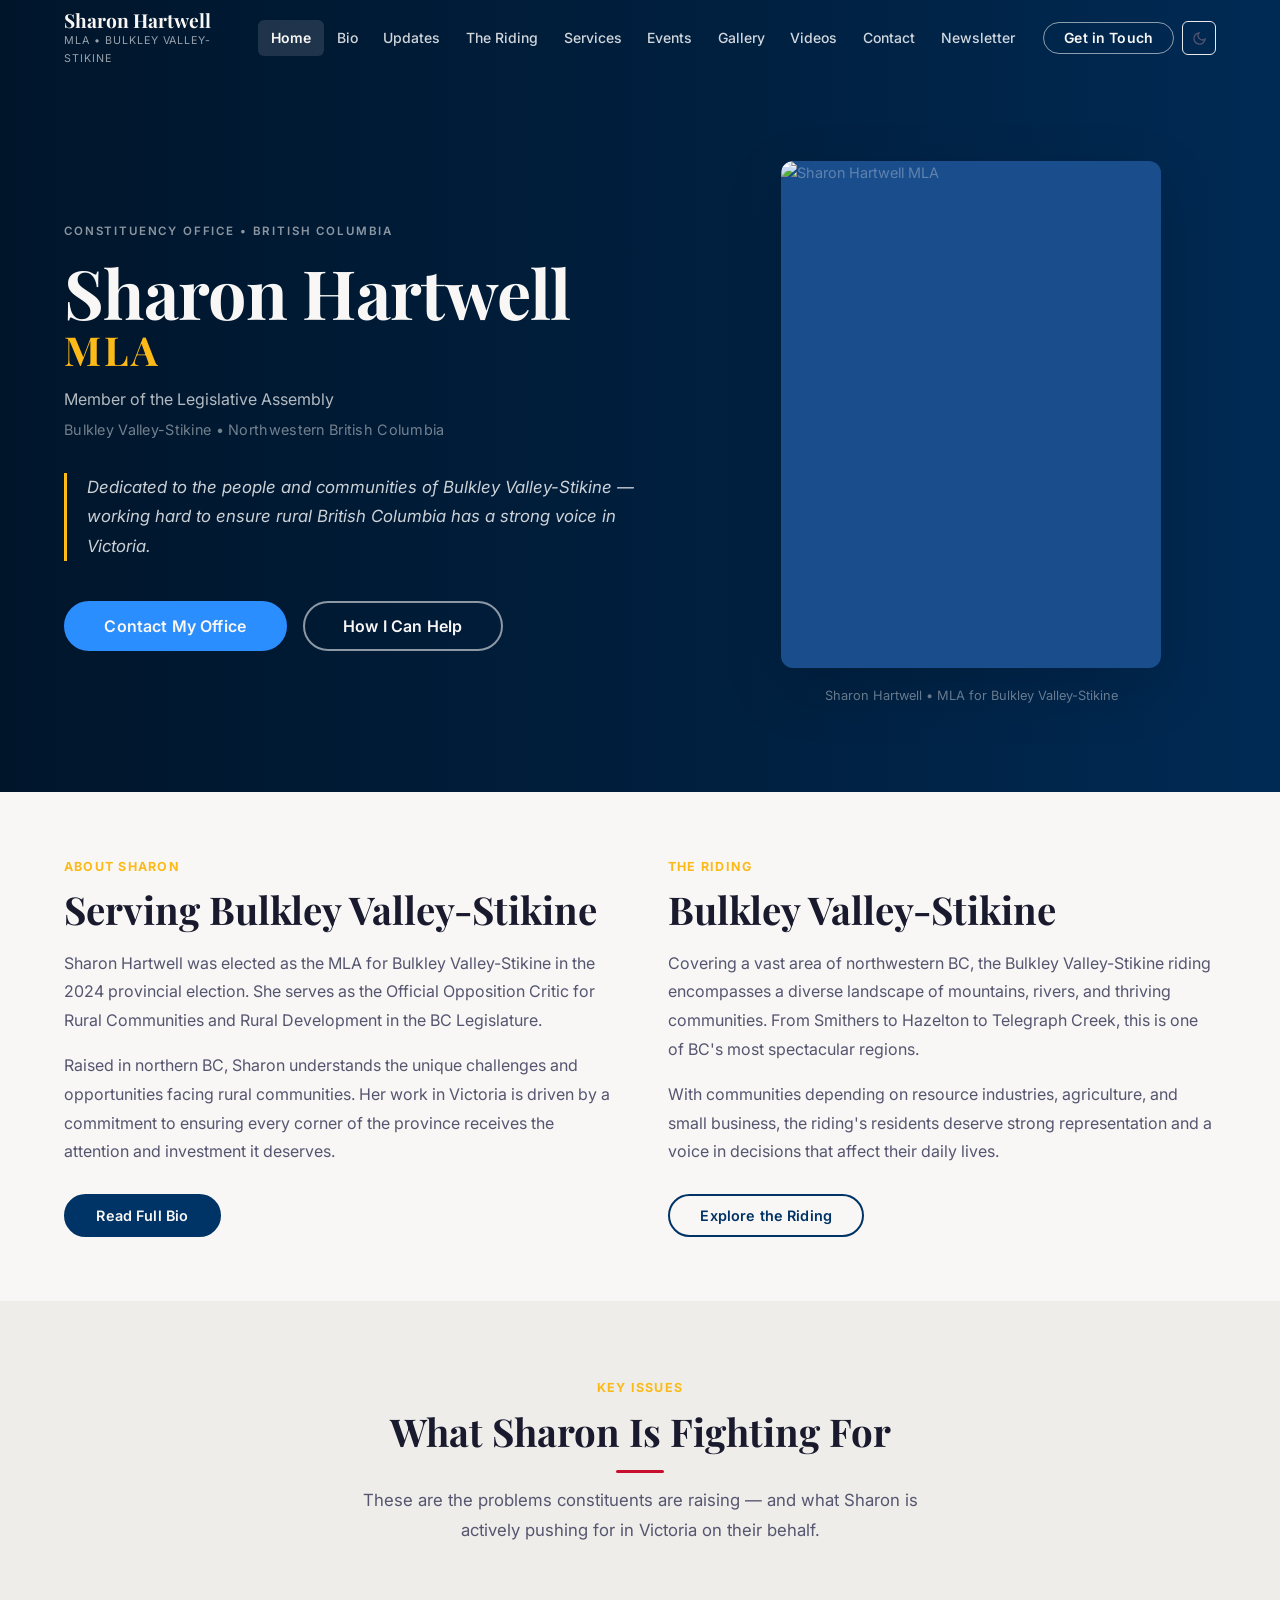
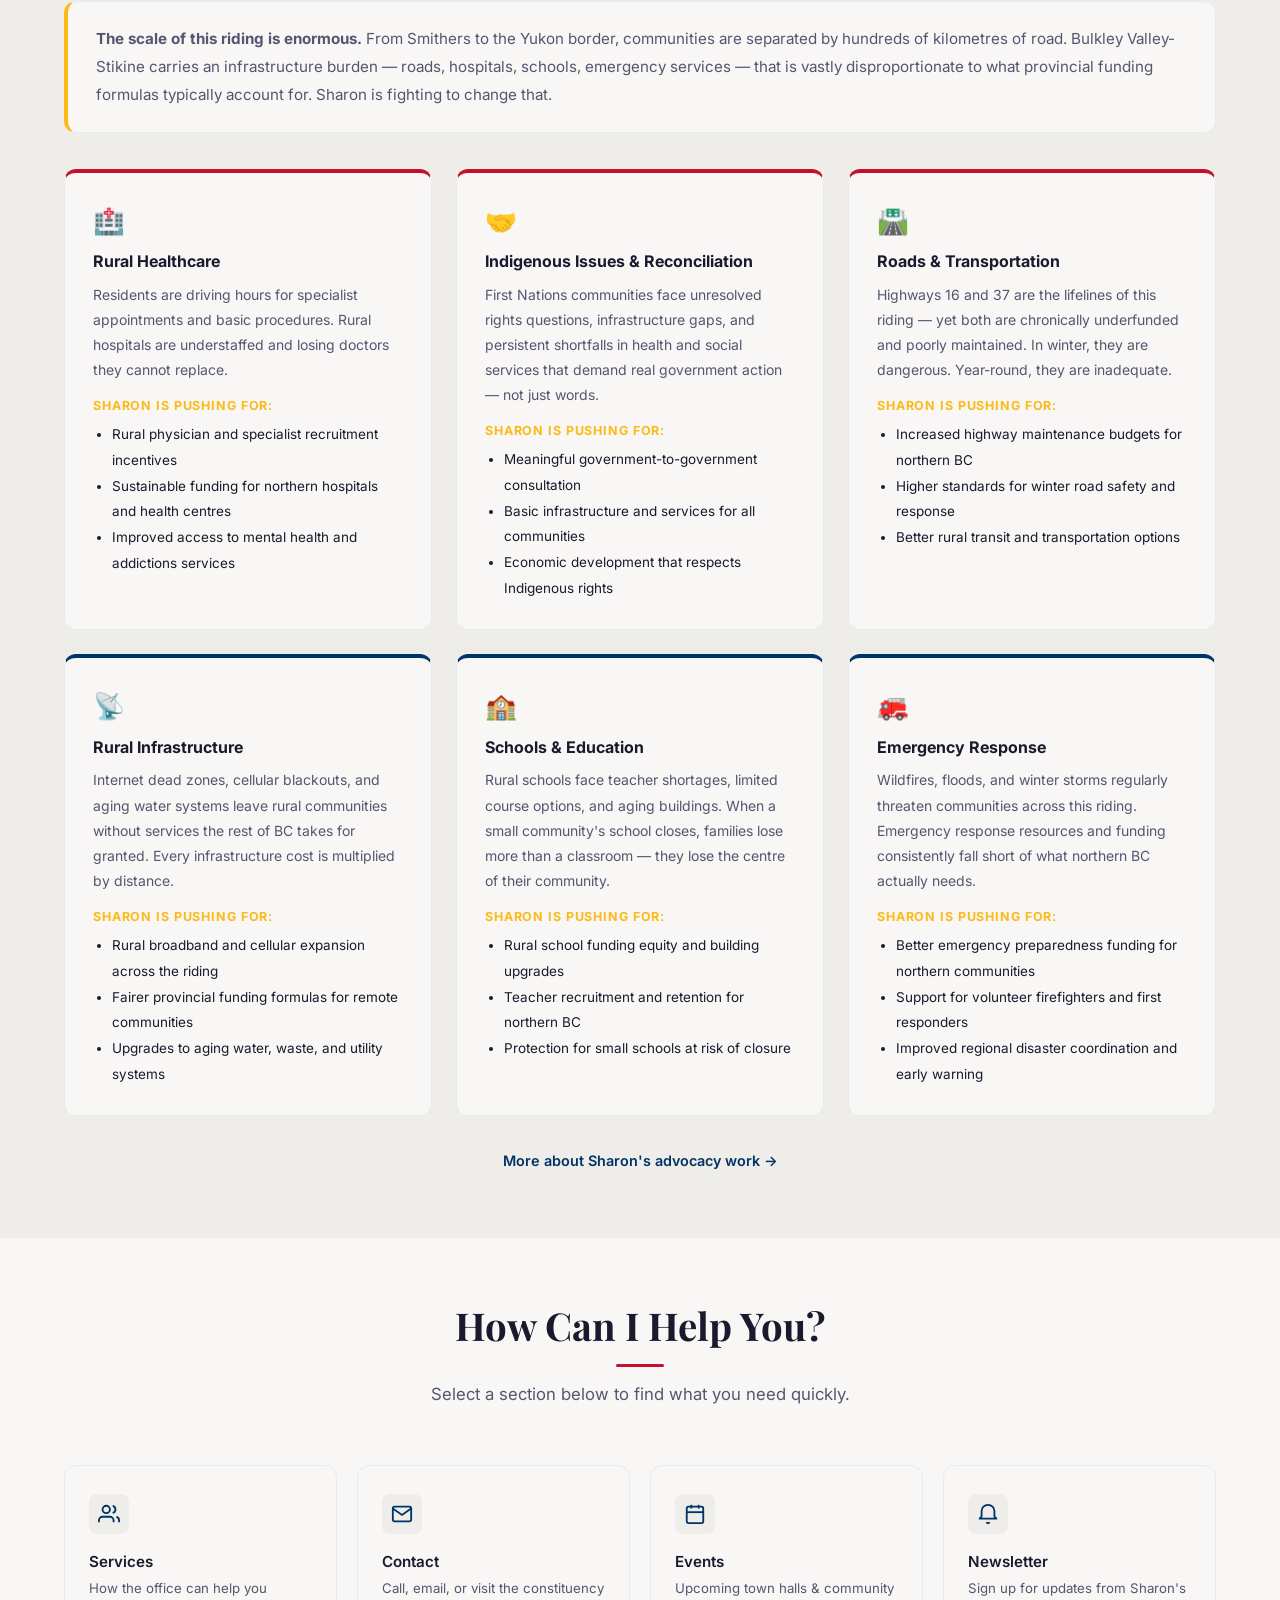
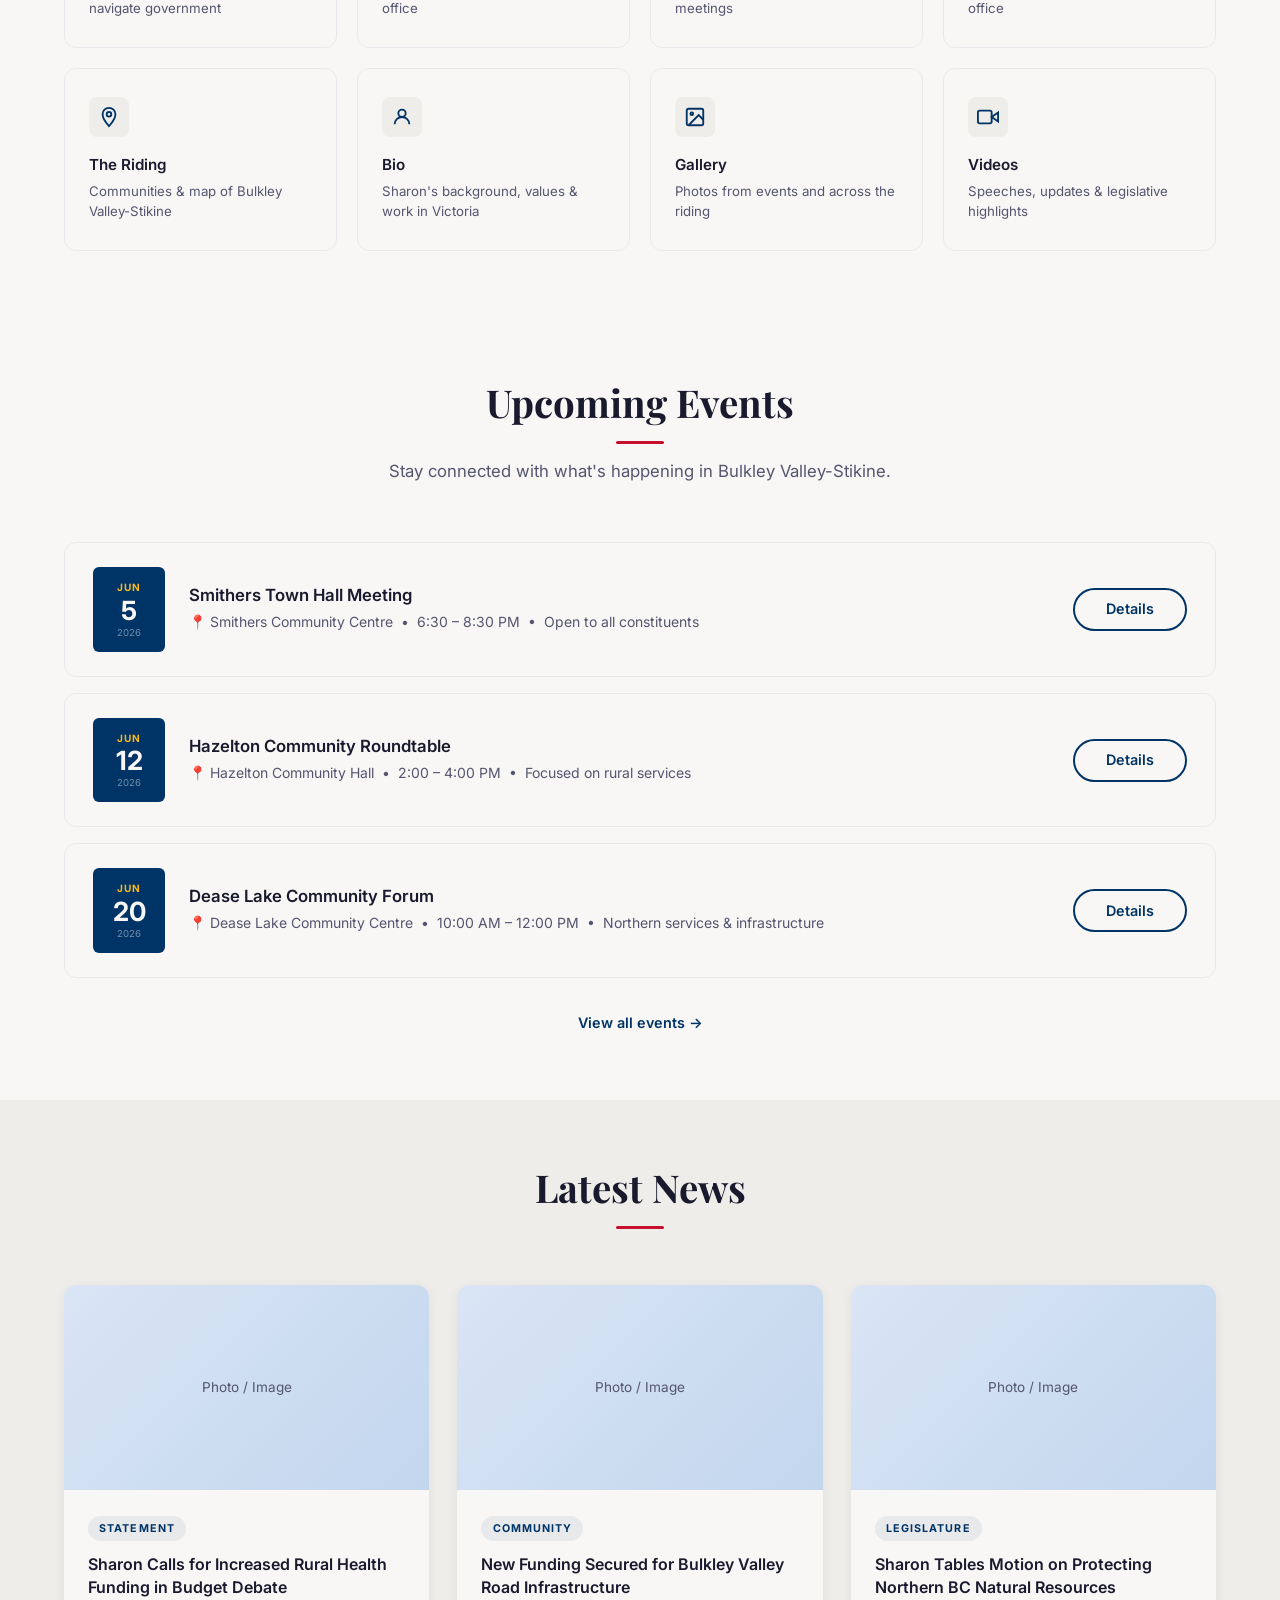
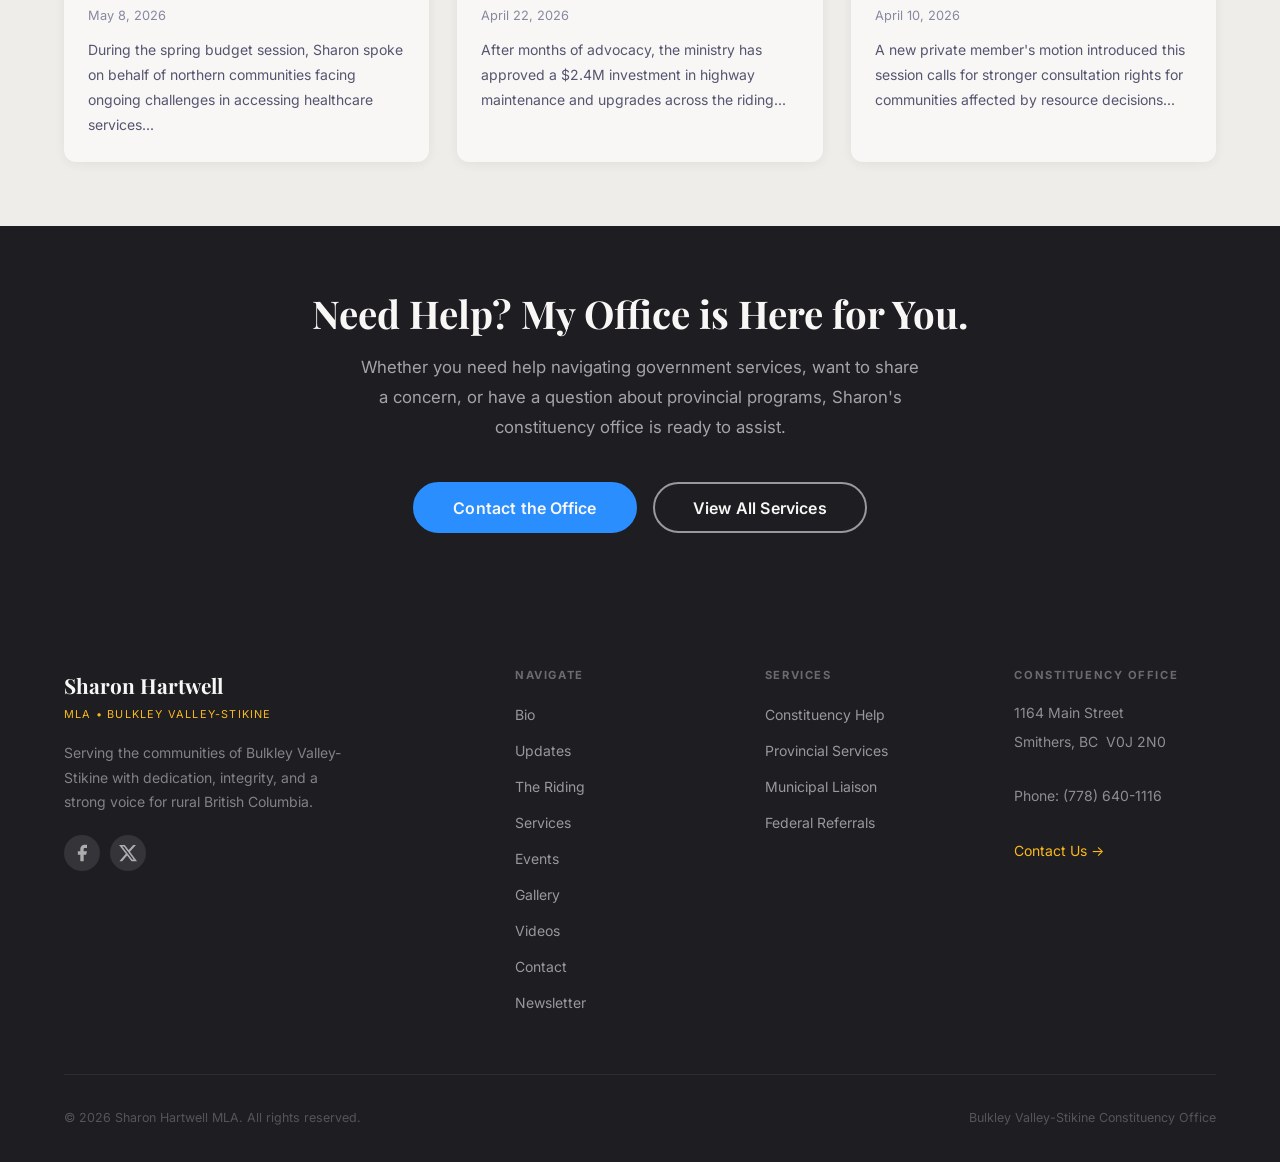
==== commit 586ae449: "Add Sharon Hartwell photo to home page hero and bio page Co-Authored-By: Claude Sonnet 4.6 <noreply@" ====
--- a/index.html
+++ b/index.html
@@ -87,12 +87,7 @@
           </div>
           <div class="hero-photo-wrap">
             <div class="hero-photo">
-              <!-- Replace this div with: <img src="images/sharon-hartwell.jpg" alt="Sharon Hartwell MLA" /> -->
-              <svg viewBox="0 0 64 64" fill="none" stroke="currentColor" stroke-width="1.5">
-                <circle cx="32" cy="22" r="12"/>
-                <path d="M10 54c0-12.15 9.85-22 22-22s22 9.85 22 22"/>
-              </svg>
-              <span>Official Photo</span>
+              <img src="images/Hartwell-Sharon.jpg" alt="Sharon Hartwell MLA" style="width:100%; height:100%; object-fit:cover; border-radius:inherit;" />
             </div>
             <p class="hero-photo-caption">Sharon Hartwell &bull; MLA for Bulkley Valley-Stikine</p>
           </div>
